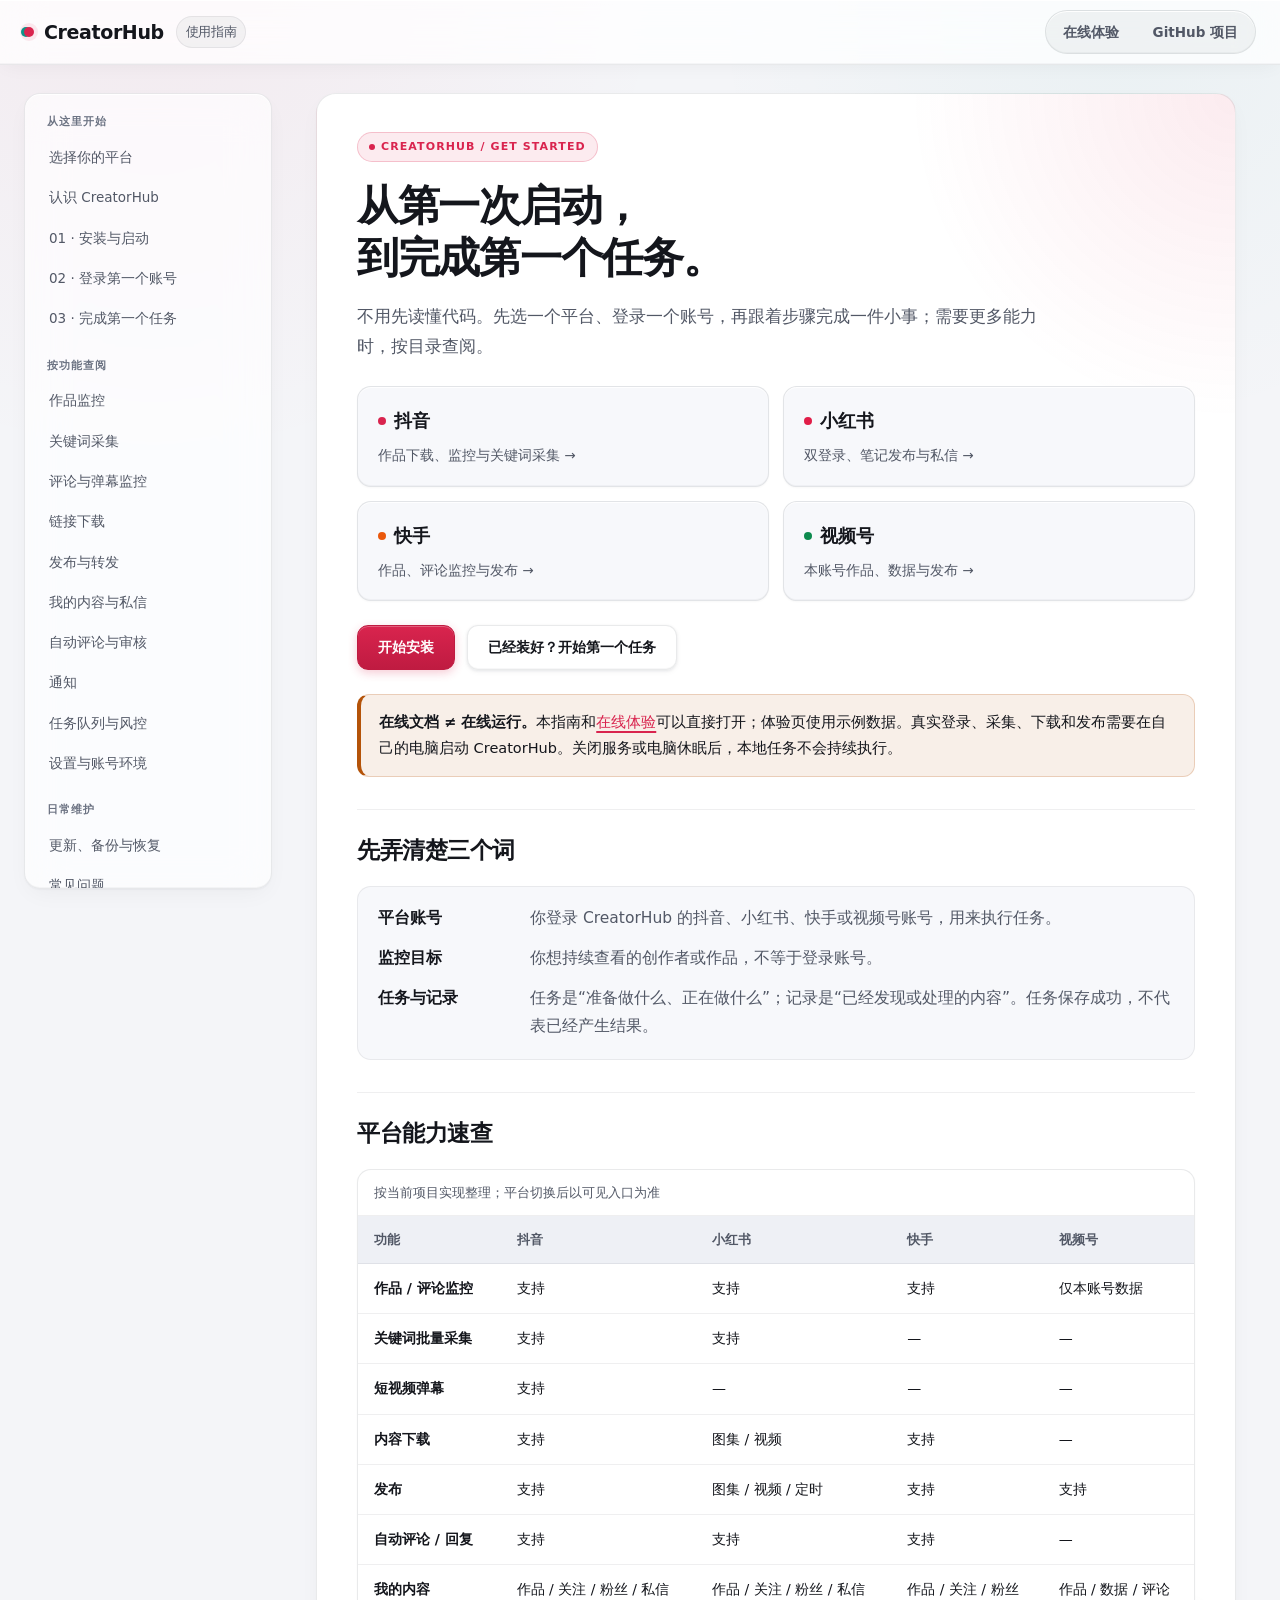
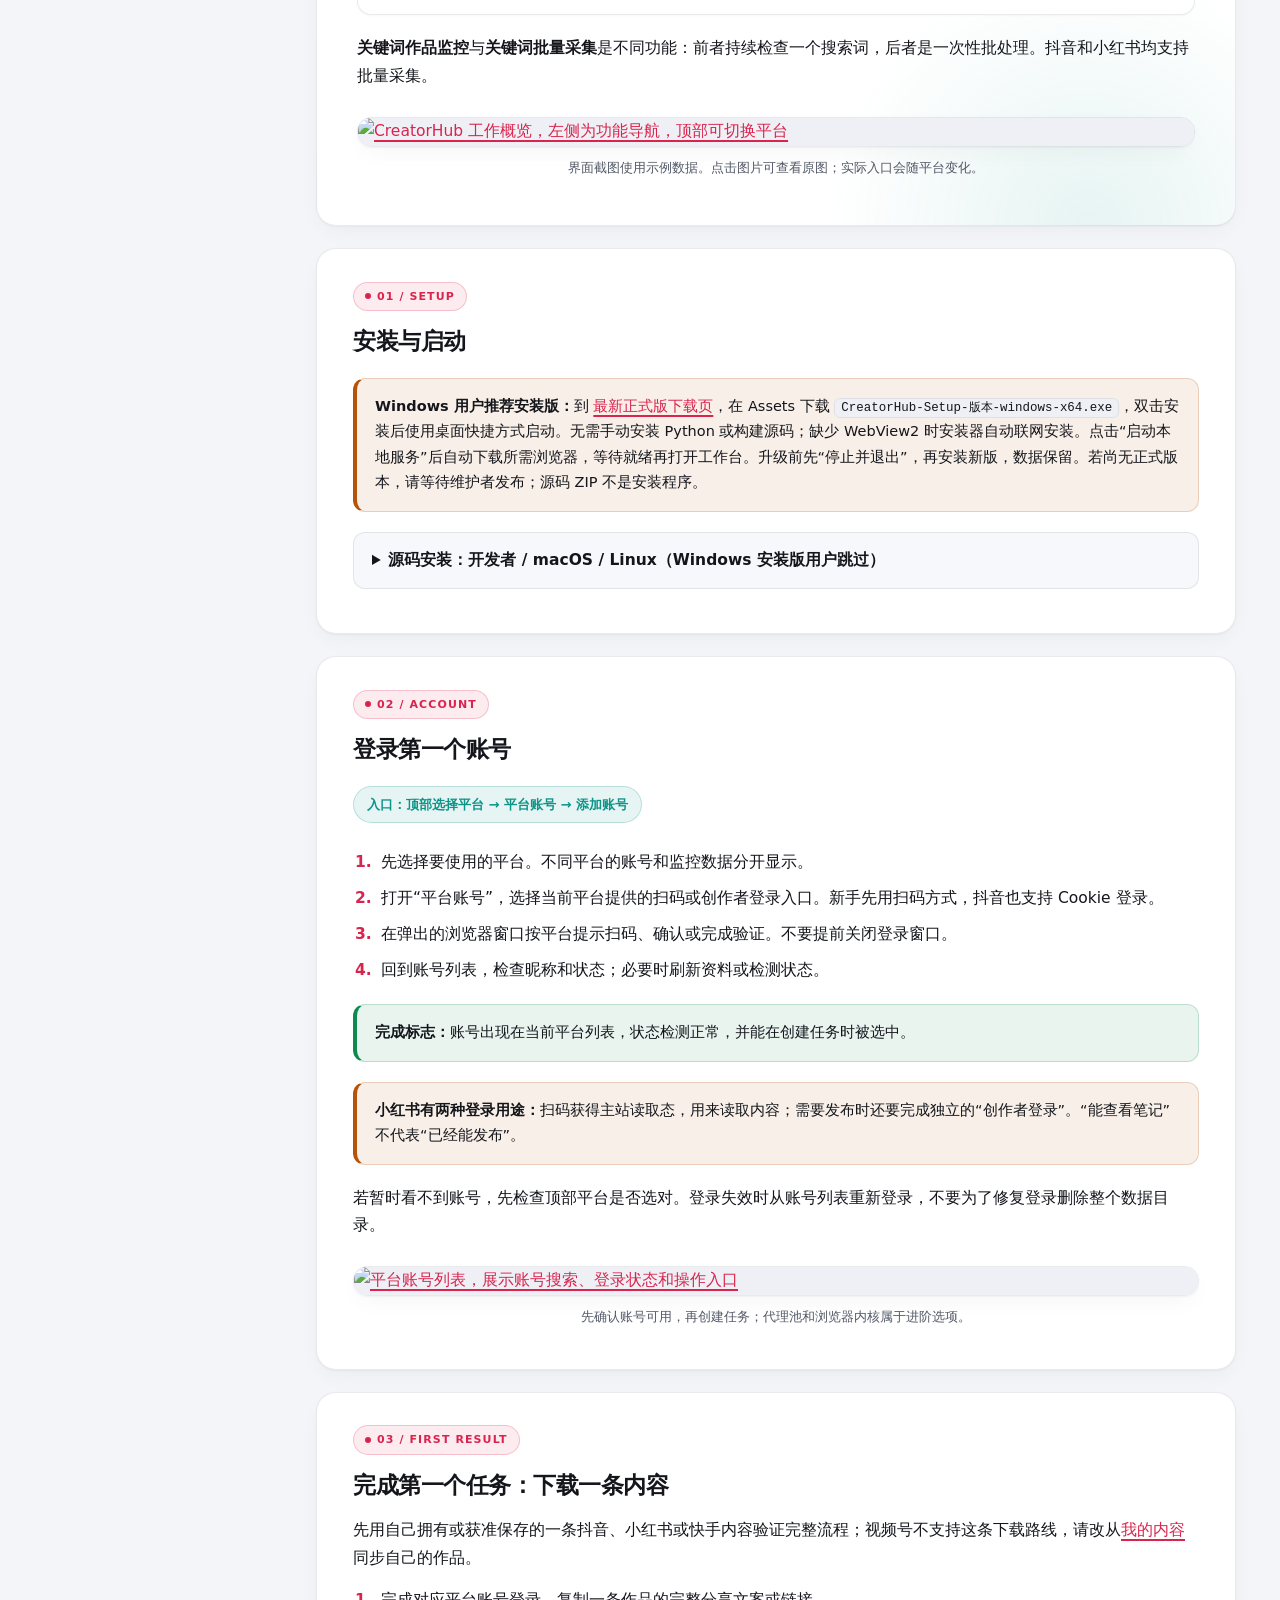
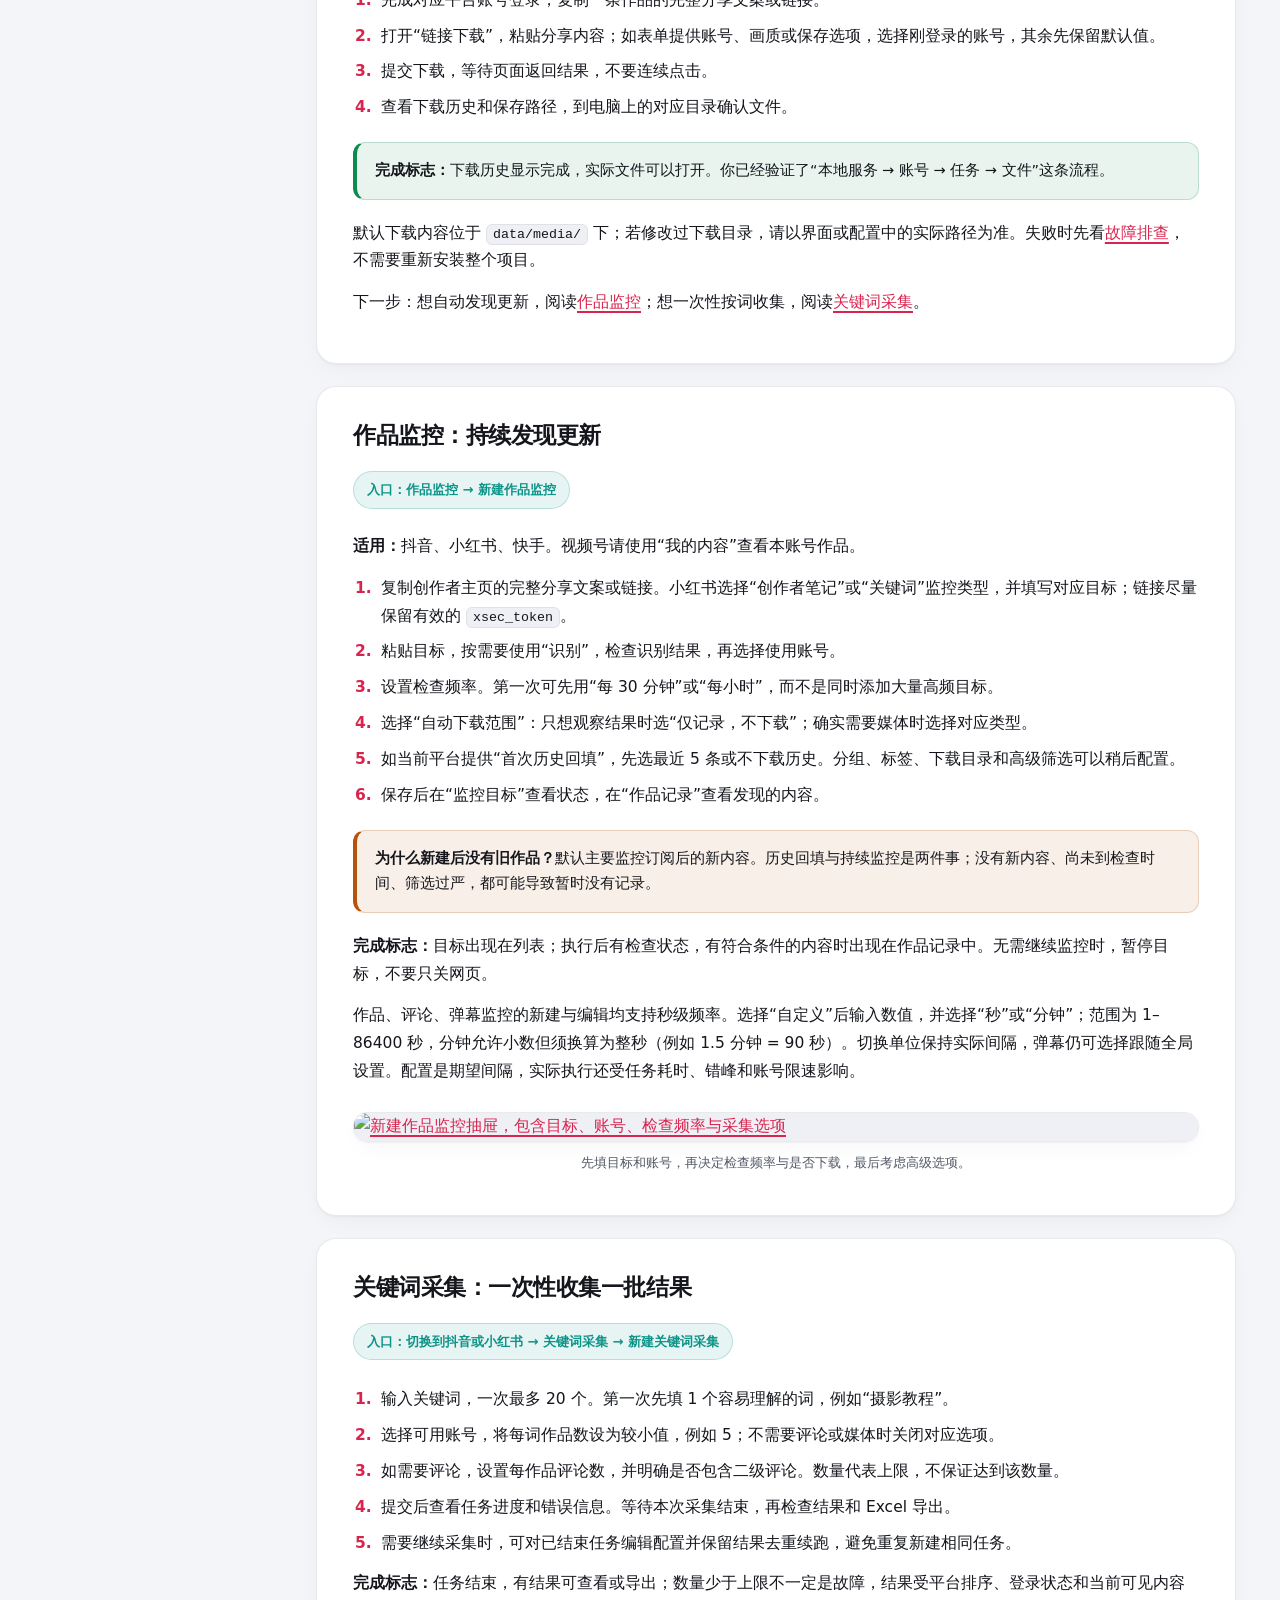
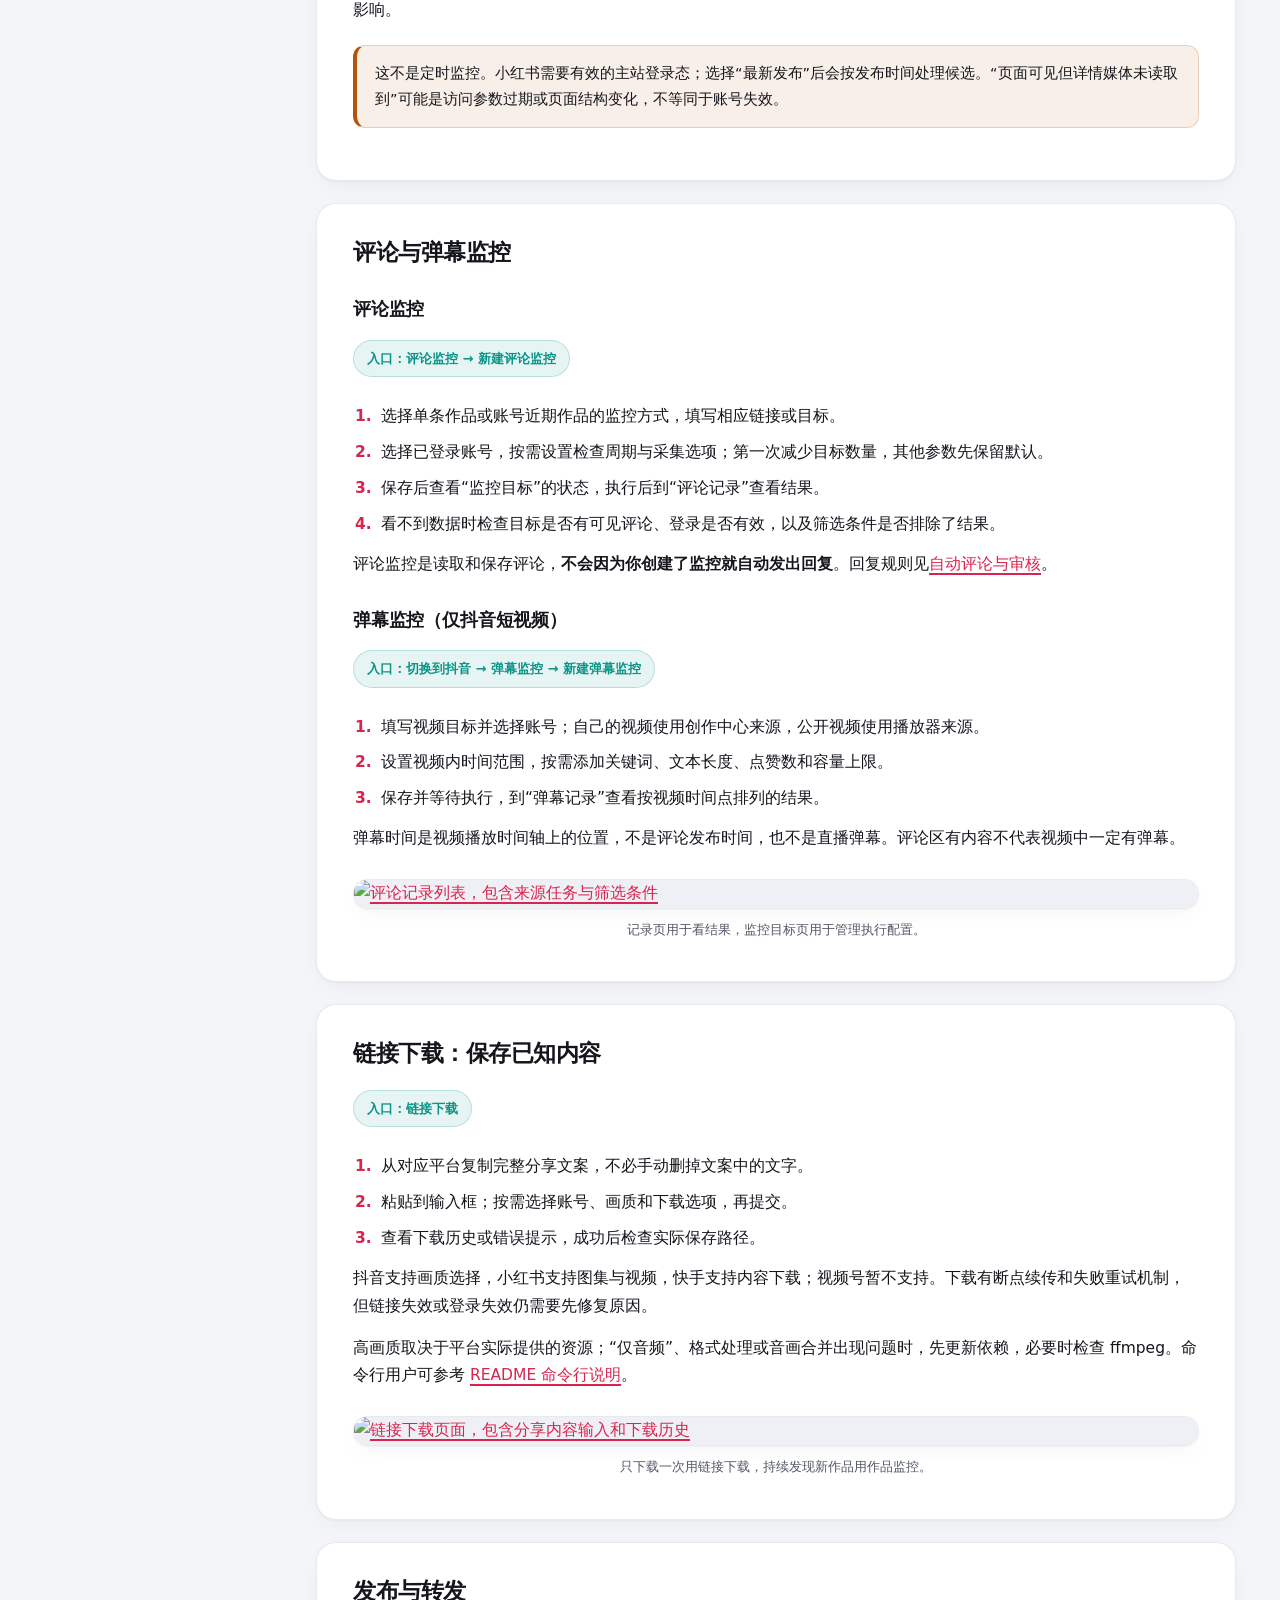
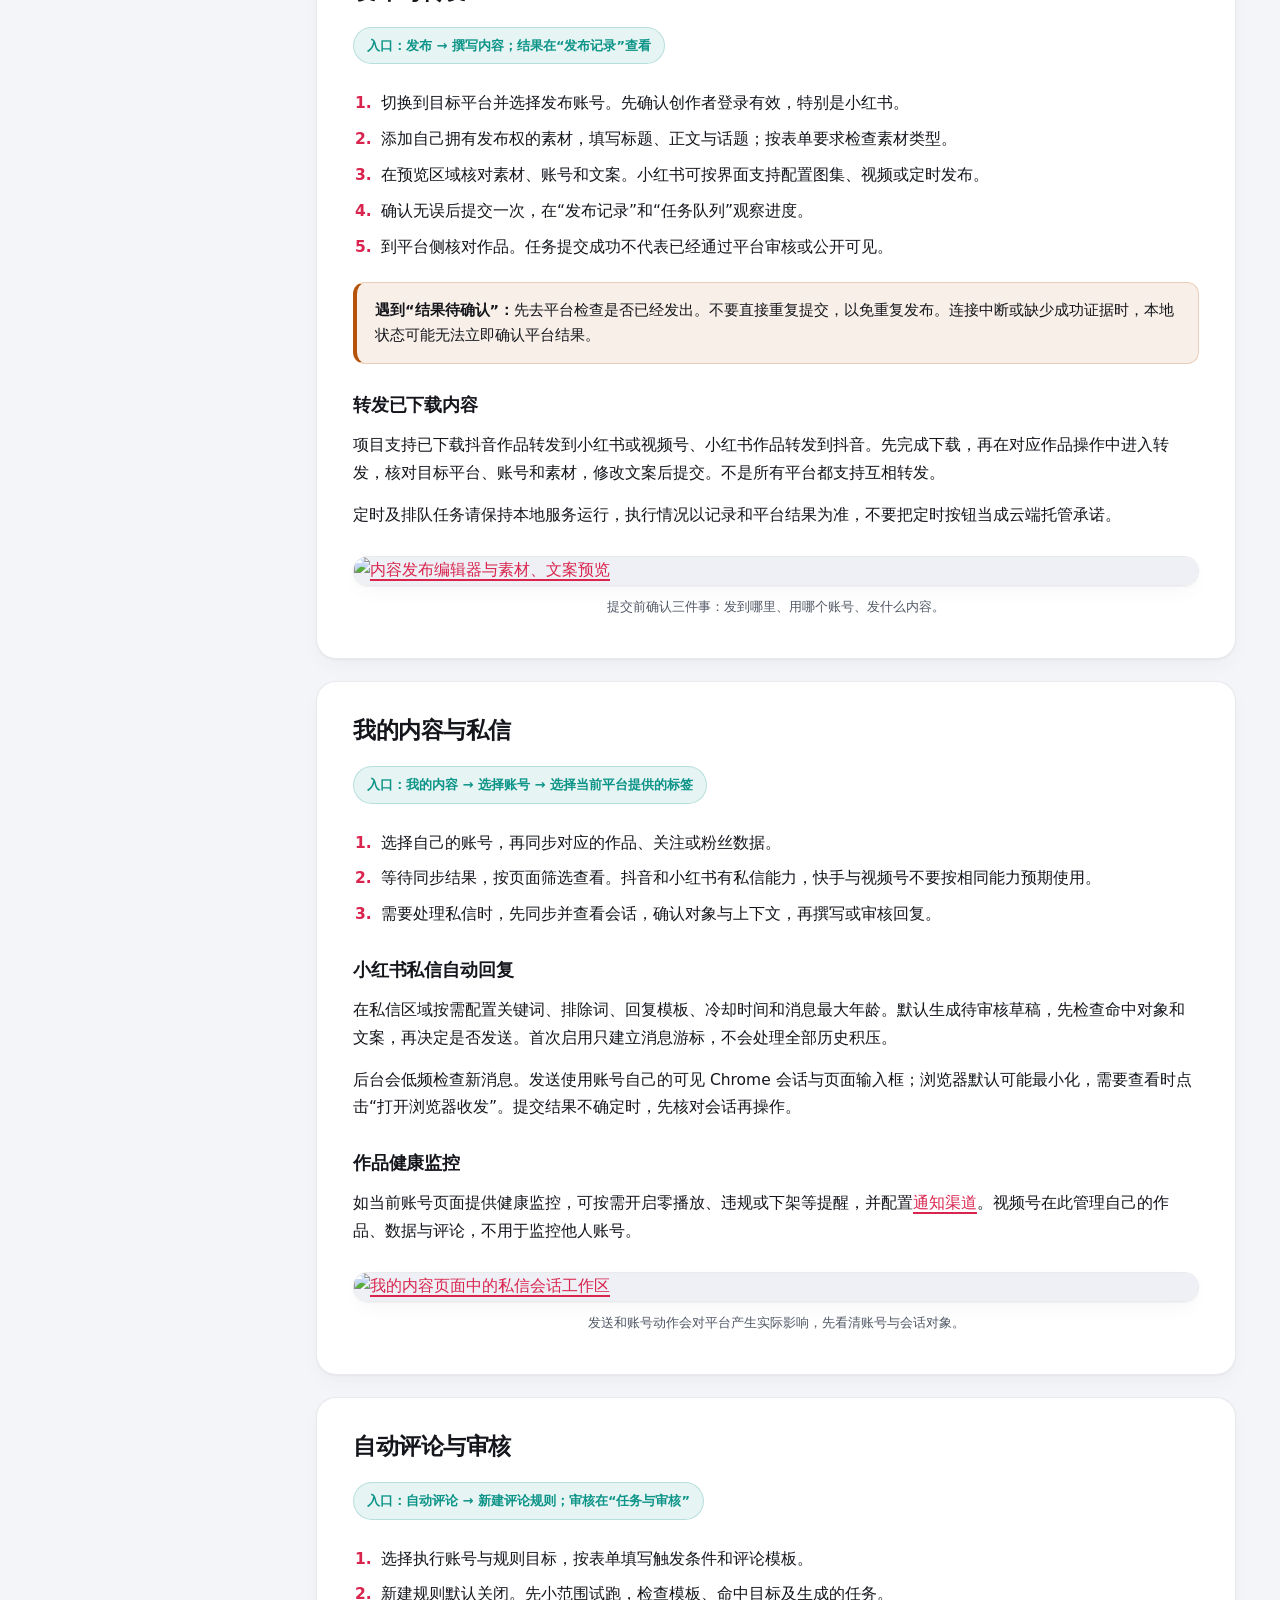
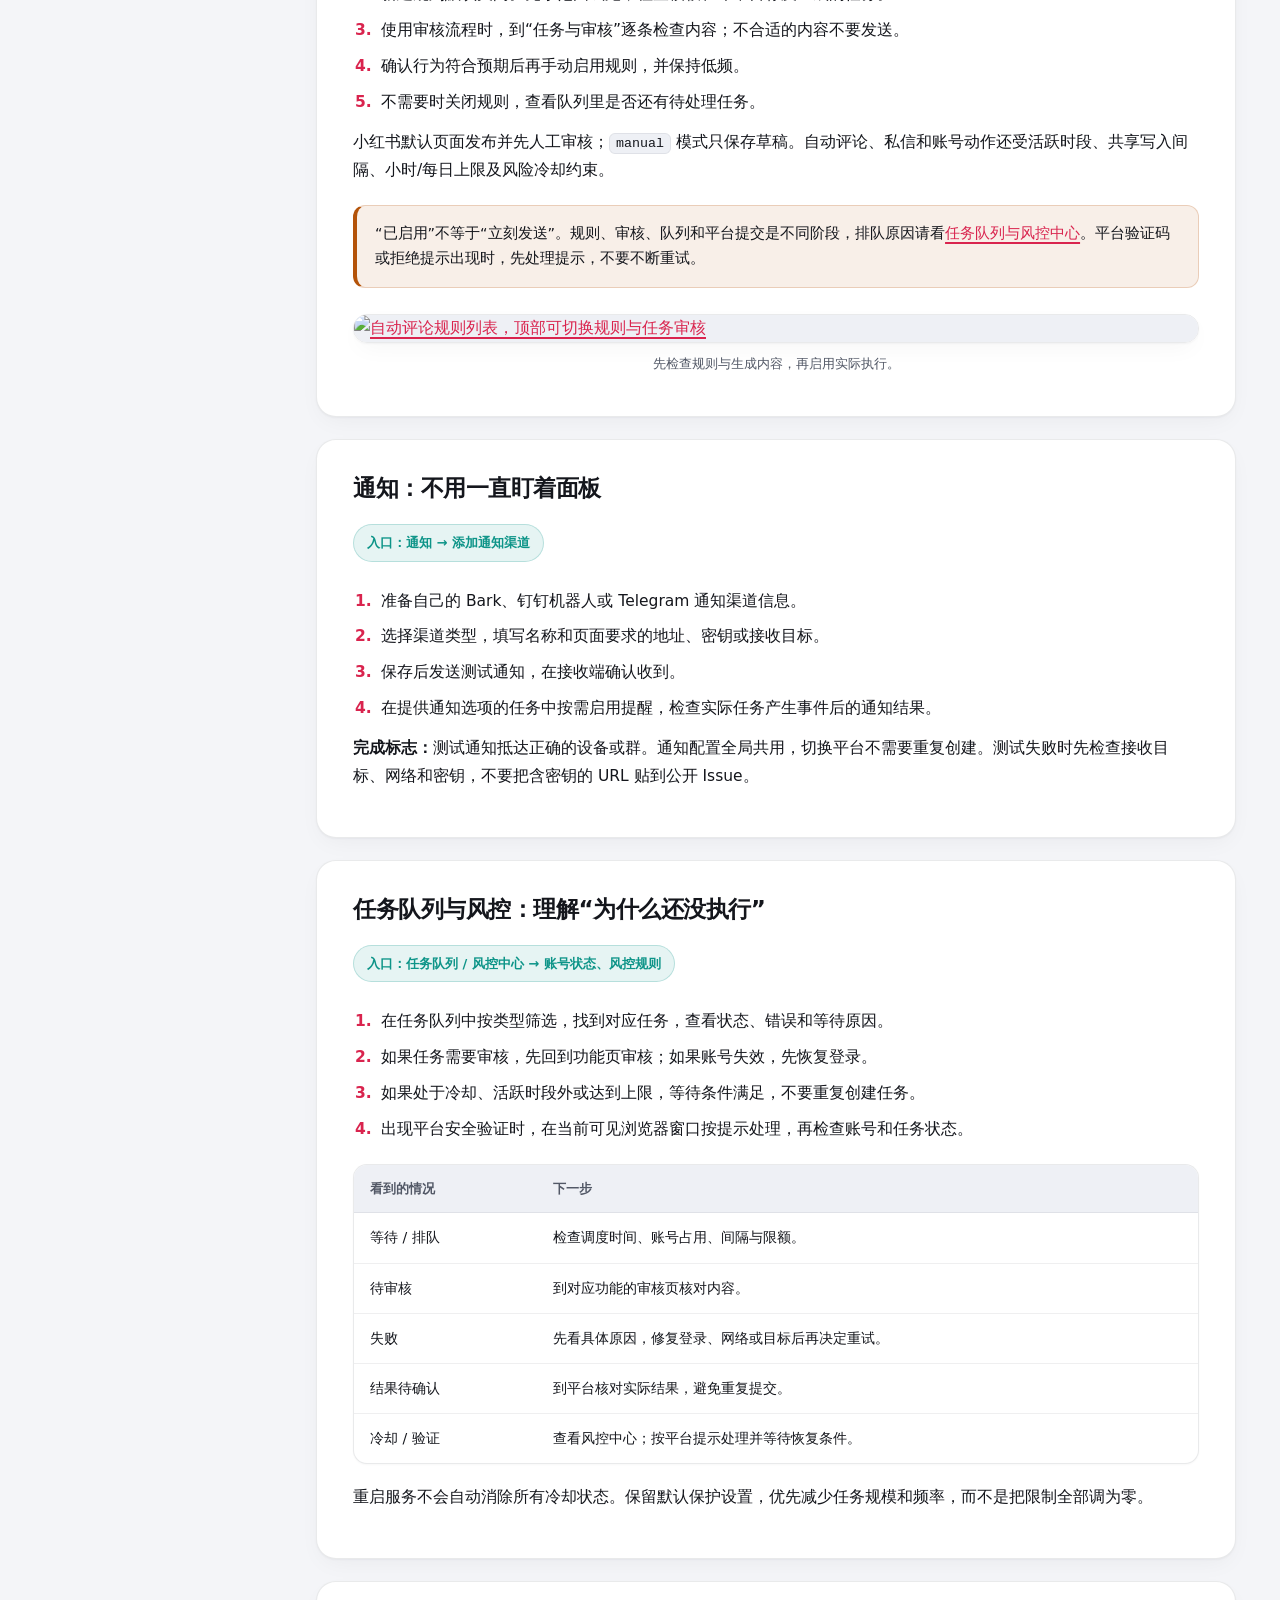
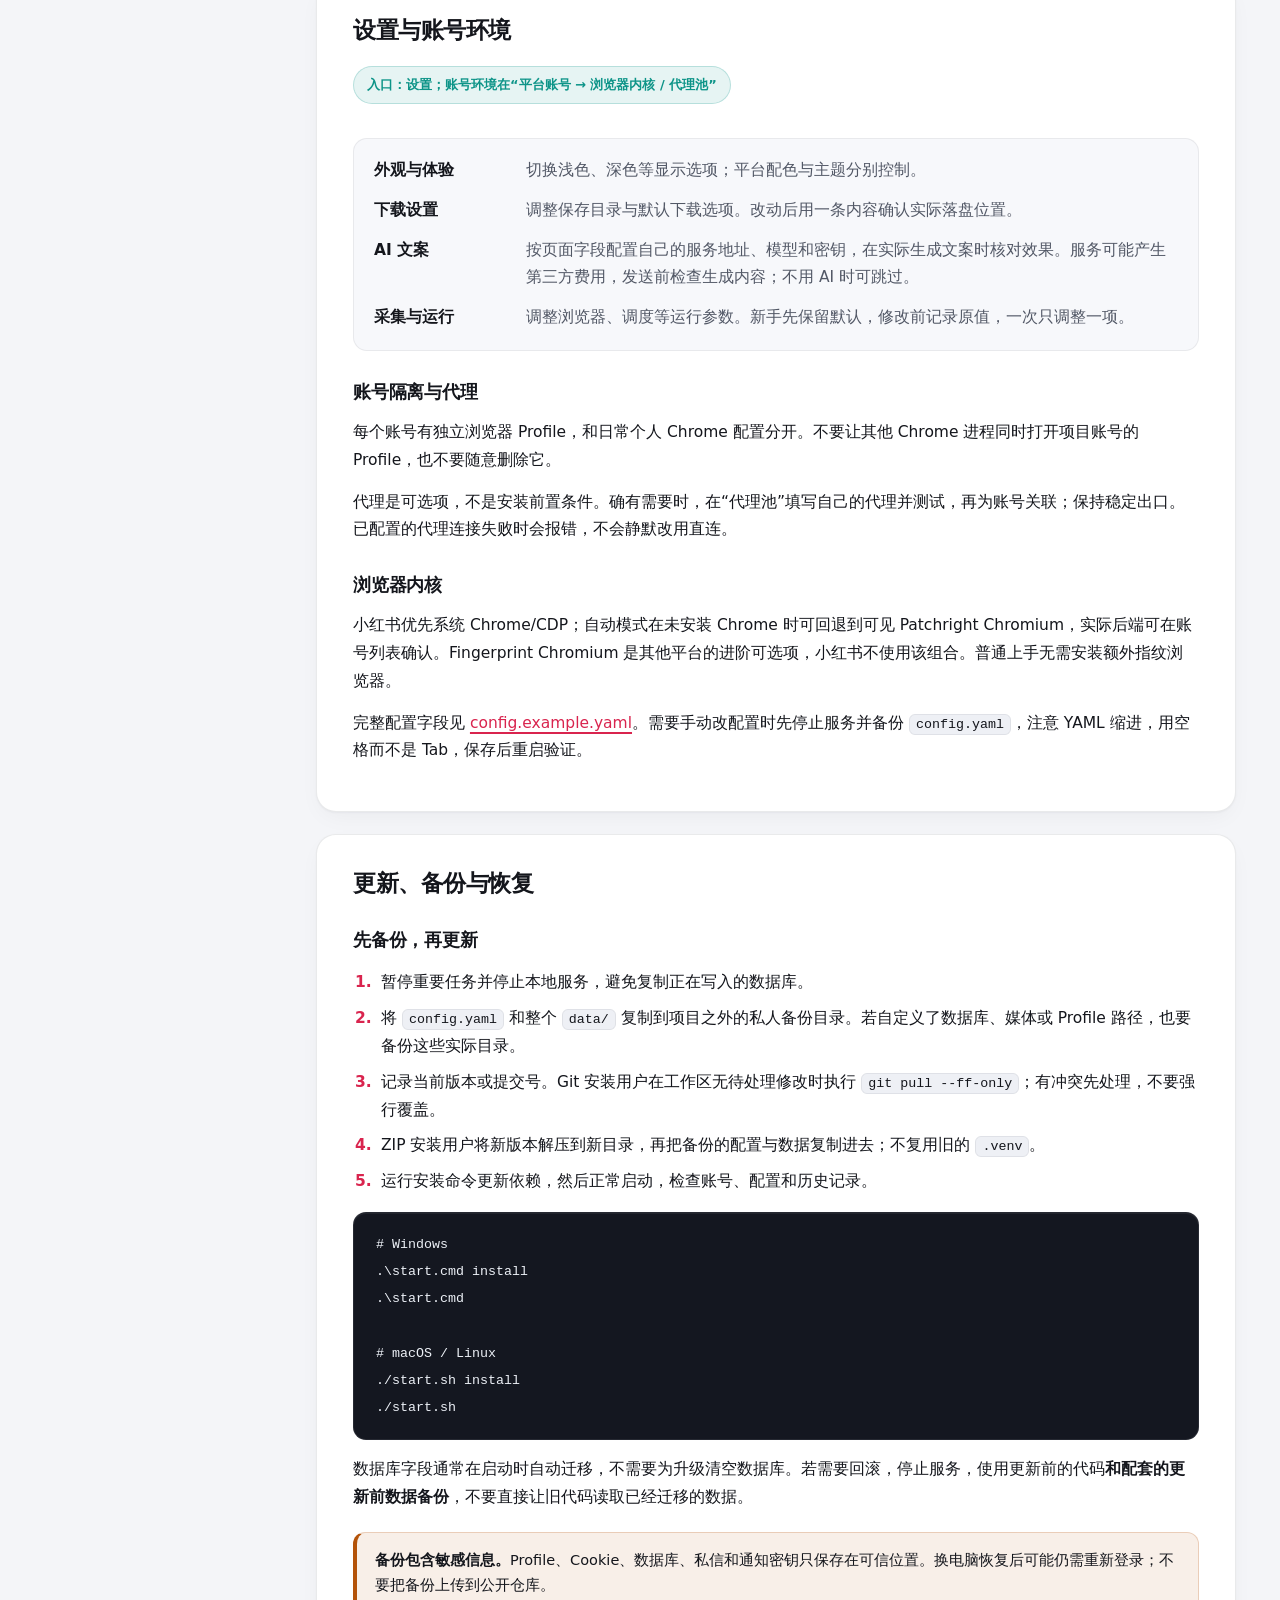
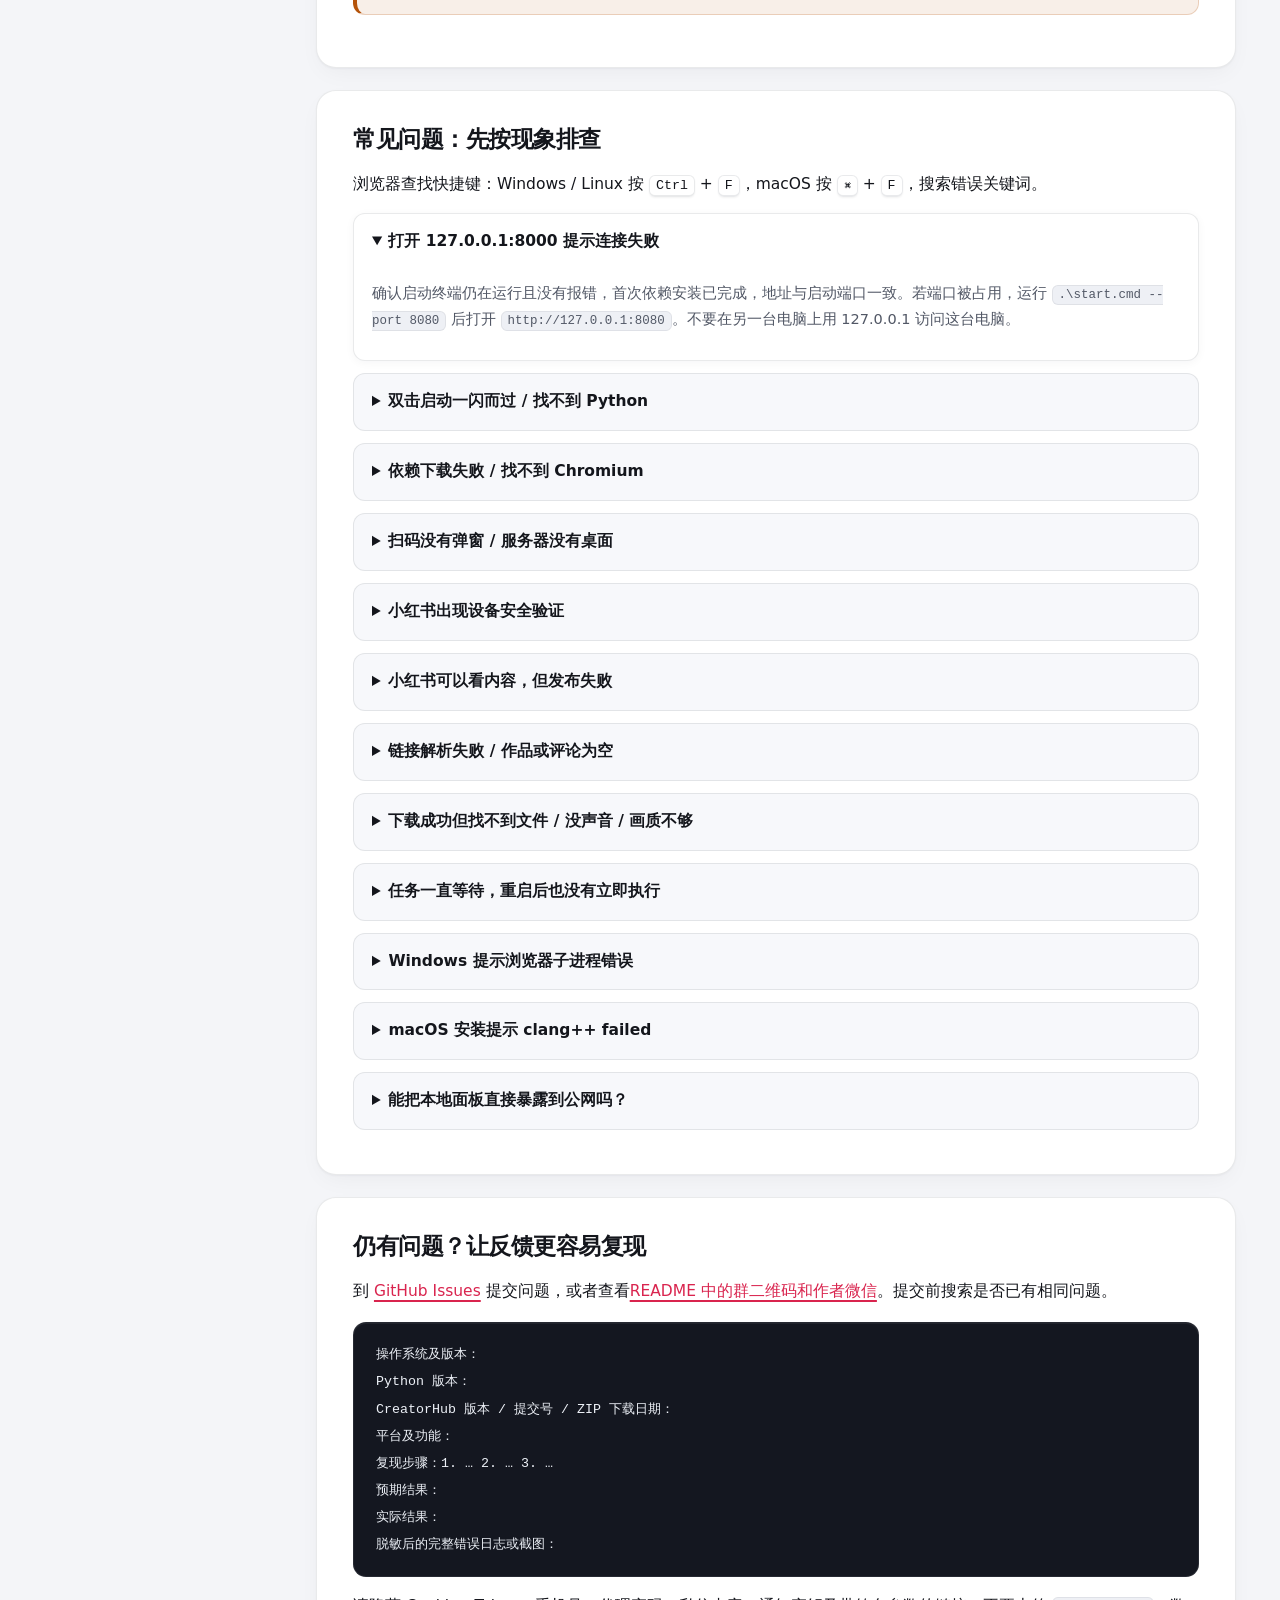
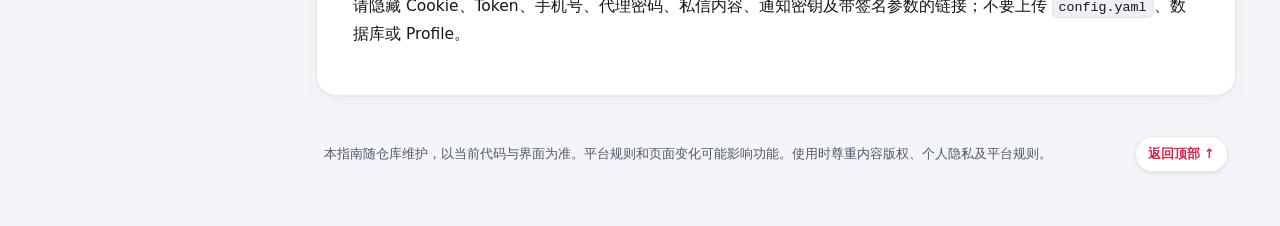
==== guide/index.html @ f1ca38d3 "chore(release): 仓库迁至 ado1270/creatorhub，地址与更新器同步改指新账号 - 18 处旧账号引用改为 ado1270：更新器 REPOSITORY、Release 下" ====
<!doctype html>
<html lang="zh-CN">
<head>
  <meta charset="utf-8">
  <meta name="viewport" content="width=device-width, initial-scale=1">
  <meta name="description" content="CreatorHub 新手使用指南：从下载安装到账号登录、作品监控、关键词采集、发布与常见问题，按步骤完成第一个任务。">
  <title>使用指南 · CreatorHub</title>
  <link rel="stylesheet" href="guide.css">
</head>
<body>
<a class="skip" href="#main">跳到正文</a>
<header class="topbar">
  <a class="brand" href="#welcome">CreatorHub <span>使用指南</span></a>
  <nav aria-label="站点导航"><a href="../">在线体验</a><a href="https://github.com/ado1270/creatorhub">GitHub 项目</a></nav>
</header>
<div class="layout">
  <aside>
    <nav class="toc" aria-label="文档目录">
      <p>从这里开始</p>
      <a href="#platforms">选择你的平台</a>
      <a href="#welcome">认识 CreatorHub</a>
      <a href="#install">01 · 安装与启动</a>
      <a href="#accounts">02 · 登录第一个账号</a>
      <a href="#first-task">03 · 完成第一个任务</a>
      <p>按功能查阅</p>
      <a href="#monitor">作品监控</a><a href="#collection">关键词采集</a>
      <a href="#comments">评论与弹幕监控</a><a href="#download">链接下载</a>
      <a href="#publish">发布与转发</a><a href="#my-content">我的内容与私信</a>
      <a href="#autocomment">自动评论与审核</a><a href="#notifications">通知</a>
      <a href="#queue">任务队列与风控</a><a href="#settings">设置与账号环境</a>
      <p>日常维护</p>
      <a href="#backup">更新、备份与恢复</a><a href="#faq">常见问题</a><a href="#help">反馈问题</a>
    </nav>
  </aside>
  <main id="main">
    <section id="welcome">
      <div class="eyebrow">CREATORHUB / GET STARTED</div>
      <h1>从第一次启动，<br>到完成第一个任务。</h1>
      <p class="lead">不用先读懂代码。先选一个平台、登录一个账号，再跟着步骤完成一件小事；需要更多能力时，按目录查阅。</p>
      <div id="platforms" class="platform-grid" aria-label="按平台开始">
        <a href="douyin/"><strong>抖音</strong><span>作品下载、监控与关键词采集 →</span></a>
        <a href="xhs/"><strong>小红书</strong><span>双登录、笔记发布与私信 →</span></a>
        <a href="kuaishou/"><strong>快手</strong><span>作品、评论监控与发布 →</span></a>
        <a href="shipinhao/"><strong>视频号</strong><span>本账号作品、数据与发布 →</span></a>
      </div>
      <div class="actions"><a class="button" href="#install">开始安装</a><a class="button secondary" href="#first-task">已经装好？开始第一个任务</a></div>
      <div class="note"><strong>在线文档 ≠ 在线运行。</strong>本指南和<a href="../">在线体验</a>可以直接打开；体验页使用示例数据。真实登录、采集、下载和发布需要在自己的电脑启动 CreatorHub。关闭服务或电脑休眠后，本地任务不会持续执行。</div>
      <h2>先弄清楚三个词</h2>
      <dl><dt>平台账号</dt><dd>你登录 CreatorHub 的抖音、小红书、快手或视频号账号，用来执行任务。</dd><dt>监控目标</dt><dd>你想持续查看的创作者或作品，不等于登录账号。</dd><dt>任务与记录</dt><dd>任务是“准备做什么、正在做什么”；记录是“已经发现或处理的内容”。任务保存成功，不代表已经产生结果。</dd></dl>
      <h2>平台能力速查</h2>
      <div class="table-scroll"><table><caption>按当前项目实现整理；平台切换后以可见入口为准</caption><thead><tr><th scope="col">功能</th><th scope="col">抖音</th><th scope="col">小红书</th><th scope="col">快手</th><th scope="col">视频号</th></tr></thead><tbody>
      <tr><th scope="row">作品 / 评论监控</th><td>支持</td><td>支持</td><td>支持</td><td>仅本账号数据</td></tr>
      <tr><th scope="row">关键词批量采集</th><td>支持</td><td>支持</td><td>—</td><td>—</td></tr>
      <tr><th scope="row">短视频弹幕</th><td>支持</td><td>—</td><td>—</td><td>—</td></tr>
      <tr><th scope="row">内容下载</th><td>支持</td><td>图集 / 视频</td><td>支持</td><td>—</td></tr>
      <tr><th scope="row">发布</th><td>支持</td><td>图集 / 视频 / 定时</td><td>支持</td><td>支持</td></tr>
      <tr><th scope="row">自动评论 / 回复</th><td>支持</td><td>支持</td><td>支持</td><td>—</td></tr>
      <tr><th scope="row">我的内容</th><td>作品 / 关注 / 粉丝 / 私信</td><td>作品 / 关注 / 粉丝 / 私信</td><td>作品 / 关注 / 粉丝</td><td>作品 / 数据 / 评论</td></tr>
      </tbody></table></div>
      <p><strong>关键词作品监控</strong>与<strong>关键词批量采集</strong>是不同功能：前者持续检查一个搜索词，后者是一次性批处理。抖音和小红书均支持批量采集。</p>
      <figure><a href="images/overview-douyin.png"><img src="images/overview-douyin.png" alt="CreatorHub 工作概览，左侧为功能导航，顶部可切换平台" width="1600" loading="lazy"></a><figcaption>界面截图使用示例数据。点击图片可查看原图；实际入口会随平台变化。</figcaption></figure>
    </section>

    <section id="install">
      <div class="eyebrow">01 / SETUP</div><h2>安装与启动</h2>
      <div class="note"><strong>Windows 用户推荐安装版：</strong>到 <a href="https://github.com/ado1270/creatorhub/releases/latest">最新正式版下载页</a>，在 Assets 下载 <code>CreatorHub-Setup-版本-windows-x64.exe</code>，双击安装后使用桌面快捷方式启动。无需手动安装 Python 或构建源码；缺少 WebView2 时安装器自动联网安装。点击“启动本地服务”后自动下载所需浏览器，等待就绪再打开工作台。升级前先“停止并退出”，再安装新版，数据保留。若尚无正式版本，请等待维护者发布；源码 ZIP 不是安装程序。</div>
      <details><summary>源码安装：开发者 / macOS / Linux（Windows 安装版用户跳过）</summary>
      <h3>准备什么？</h3>
      <ul><li>一台带桌面环境的 Windows、macOS 或 Linux 电脑，以及能正常访问对应平台的网络。</li><li>Python 3.10 或以上。Windows 安装 Python 时勾选 <code>Add Python to PATH</code>，安装后重新打开终端。</li><li>小红书用户建议准备本机稳定版 Google Chrome。首次安装会下载 Python 依赖和浏览器，请预留时间和磁盘空间。</li></ul>
      <p>正常启动不需要先安装 Node.js，也不需要自行配置数据库。Node.js 仅用于前端开发构建或显式开启小红书 API 发布兼容模式等场景。</p>
      <h3>第一步：下载项目</h3>
      <ol><li>打开 <a href="https://github.com/ado1270/creatorhub">GitHub 项目主页</a>。</li><li>点击 <strong>Code → Download ZIP</strong>，把压缩包完整解压到一个固定文件夹。不要在压缩包里直接启动。</li><li>打开解压后的文件夹，确认能看到 <code>start.cmd</code>、<code>start.sh</code> 和 <code>creatorhub.py</code>。</li></ol>
      <details><summary>已经会用 Git？使用克隆方式</summary><pre><code>git clone https://github.com/ado1270/creatorhub.git
cd creatorhub</code></pre><p>克隆方式便于以后更新；ZIP 方式不要求安装 Git。</p></details>
      <h3>第二步：运行启动脚本</h3>
      <h4>Windows</h4>
      <p>在项目文件夹的地址栏输入 <code>powershell</code> 并回车，打开终端后运行下面这一行。使用终端启动，报错时窗口不会一闪而过。</p>
      <pre><code>.\start.cmd</code></pre>
      <h4>macOS / Linux</h4>
      <p>在终端输入 <code>cd </code>（末尾保留空格），再把项目文件夹拖入终端，回车后运行：</p>
      <pre><code>chmod +x start.sh
./start.sh</code></pre>
      <p>首次运行会创建 <code>.venv</code>、安装依赖和 Chromium，并从示例生成 <code>config.yaml</code>。看到持续下载日志时请等待，不要反复启动。</p>
      <h3>第三步：打开本地面板</h3>
      <p>等待服务启动后，在浏览器打开 <a href="http://127.0.0.1:8000">http://127.0.0.1:8000</a>。这个地址指的是你自己的电脑，不是公共网站。</p>
      <div class="success"><strong>完成标志：</strong>能看到工作概览，切换平台、打开“平台账号”页面。第一次列表为空是正常的。</div>
      <h3>以后怎么启动、怎么停止？</h3>
      <p>下次仍在同一文件夹运行启动脚本。服务运行期间保持终端开启；停止时回到终端按 <kbd>Ctrl</kbd> + <kbd>C</kbd>。仅关闭网页并不会停止后台服务。</p>
      <details><summary>常用排查命令</summary><pre><code>.\start.cmd check
.\start.cmd install
.\start.cmd --port 8080
.\start.cmd --no-open</code></pre><p>依次对应环境自检、安装或更新依赖、换端口、不自动打开网页。换端口后访问 <code>http://127.0.0.1:8080</code>。macOS / Linux 把 <code>.\start.cmd</code> 换成 <code>./start.sh</code>。</p></details>
      </details>
    </section>

    <section id="accounts">
      <div class="eyebrow">02 / ACCOUNT</div><h2>登录第一个账号</h2>
      <p class="path">入口：顶部选择平台 → 平台账号 → 添加账号</p>
      <ol><li>先选择要使用的平台。不同平台的账号和监控数据分开显示。</li><li>打开“平台账号”，选择当前平台提供的扫码或创作者登录入口。新手先用扫码方式，抖音也支持 Cookie 登录。</li><li>在弹出的浏览器窗口按平台提示扫码、确认或完成验证。不要提前关闭登录窗口。</li><li>回到账号列表，检查昵称和状态；必要时刷新资料或检测状态。</li></ol>
      <div class="success"><strong>完成标志：</strong>账号出现在当前平台列表，状态检测正常，并能在创建任务时被选中。</div>
      <div class="note"><strong>小红书有两种登录用途：</strong>扫码获得主站读取态，用来读取内容；需要发布时还要完成独立的“创作者登录”。“能查看笔记”不代表“已经能发布”。</div>
      <p>若暂时看不到账号，先检查顶部平台是否选对。登录失效时从账号列表重新登录，不要为了修复登录删除整个数据目录。</p>
      <figure><a href="images/accounts-list.png"><img src="images/accounts-list.png" alt="平台账号列表，展示账号搜索、登录状态和操作入口" width="1600" loading="lazy"></a><figcaption>先确认账号可用，再创建任务；代理池和浏览器内核属于进阶选项。</figcaption></figure>
    </section>

    <section id="first-task">
      <div class="eyebrow">03 / FIRST RESULT</div><h2>完成第一个任务：下载一条内容</h2>
      <p>先用自己拥有或获准保存的一条抖音、小红书或快手内容验证完整流程；视频号不支持这条下载路线，请改从<a href="#my-content">我的内容</a>同步自己的作品。</p>
      <ol><li>完成对应平台账号登录，复制一条作品的完整分享文案或链接。</li><li>打开“链接下载”，粘贴分享内容；如表单提供账号、画质或保存选项，选择刚登录的账号，其余先保留默认值。</li><li>提交下载，等待页面返回结果，不要连续点击。</li><li>查看下载历史和保存路径，到电脑上的对应目录确认文件。</li></ol>
      <div class="success"><strong>完成标志：</strong>下载历史显示完成，实际文件可以打开。你已经验证了“本地服务 → 账号 → 任务 → 文件”这条流程。</div>
      <p>默认下载内容位于 <code>data/media/</code> 下；若修改过下载目录，请以界面或配置中的实际路径为准。失败时先看<a href="#faq">故障排查</a>，不需要重新安装整个项目。</p>
      <p>下一步：想自动发现更新，阅读<a href="#monitor">作品监控</a>；想一次性按词收集，阅读<a href="#collection">关键词采集</a>。</p>
    </section>

    <section id="monitor">
      <h2>作品监控：持续发现更新</h2><p class="path">入口：作品监控 → 新建作品监控</p>
      <p><strong>适用：</strong>抖音、小红书、快手。视频号请使用“我的内容”查看本账号作品。</p>
      <ol><li>复制创作者主页的完整分享文案或链接。小红书选择“创作者笔记”或“关键词”监控类型，并填写对应目标；链接尽量保留有效的 <code>xsec_token</code>。</li><li>粘贴目标，按需要使用“识别”，检查识别结果，再选择使用账号。</li><li>设置检查频率。第一次可先用“每 30 分钟”或“每小时”，而不是同时添加大量高频目标。</li><li>选择“自动下载范围”：只想观察结果时选“仅记录，不下载”；确实需要媒体时选择对应类型。</li><li>如当前平台提供“首次历史回填”，先选最近 5 条或不下载历史。分组、标签、下载目录和高级筛选可以稍后配置。</li><li>保存后在“监控目标”查看状态，在“作品记录”查看发现的内容。</li></ol>
      <div class="note"><strong>为什么新建后没有旧作品？</strong>默认主要监控订阅后的新内容。历史回填与持续监控是两件事；没有新内容、尚未到检查时间、筛选过严，都可能导致暂时没有记录。</div>
      <p><strong>完成标志：</strong>目标出现在列表；执行后有检查状态，有符合条件的内容时出现在作品记录中。无需继续监控时，暂停目标，不要只关网页。</p>
      <p>作品、评论、弹幕监控的新建与编辑均支持秒级频率。选择“自定义”后输入数值，并选择“秒”或“分钟”；范围为 1–86400 秒，分钟允许小数但须换算为整秒（例如 1.5 分钟 = 90 秒）。切换单位保持实际间隔，弹幕仍可选择跟随全局设置。配置是期望间隔，实际执行还受任务耗时、错峰和账号限速影响。</p>
      <figure><a href="images/monitor-create.png"><img src="images/monitor-create.png" alt="新建作品监控抽屉，包含目标、账号、检查频率与采集选项" width="1600" loading="lazy"></a><figcaption>先填目标和账号，再决定检查频率与是否下载，最后考虑高级选项。</figcaption></figure>
    </section>

    <section id="collection">
      <h2>关键词采集：一次性收集一批结果</h2><p class="path">入口：切换到抖音或小红书 → 关键词采集 → 新建关键词采集</p>
      <ol><li>输入关键词，一次最多 20 个。第一次先填 1 个容易理解的词，例如“摄影教程”。</li><li>选择可用账号，将每词作品数设为较小值，例如 5；不需要评论或媒体时关闭对应选项。</li><li>如需要评论，设置每作品评论数，并明确是否包含二级评论。数量代表上限，不保证达到该数量。</li><li>提交后查看任务进度和错误信息。等待本次采集结束，再检查结果和 Excel 导出。</li><li>需要继续采集时，可对已结束任务编辑配置并保留结果去重续跑，避免重复新建相同任务。</li></ol>
      <p><strong>完成标志：</strong>任务结束，有结果可查看或导出；数量少于上限不一定是故障，结果受平台排序、登录状态和当前可见内容影响。</p>
      <div class="note">这不是定时监控。小红书需要有效的主站登录态；选择“最新发布”后会按发布时间处理候选。“页面可见但详情媒体未读取到”可能是访问参数过期或页面结构变化，不等同于账号失效。</div>
    </section>

    <section id="comments">
      <h2>评论与弹幕监控</h2>
      <h3>评论监控</h3><p class="path">入口：评论监控 → 新建评论监控</p>
      <ol><li>选择单条作品或账号近期作品的监控方式，填写相应链接或目标。</li><li>选择已登录账号，按需设置检查周期与采集选项；第一次减少目标数量，其他参数先保留默认。</li><li>保存后查看“监控目标”的状态，执行后到“评论记录”查看结果。</li><li>看不到数据时检查目标是否有可见评论、登录是否有效，以及筛选条件是否排除了结果。</li></ol>
      <p>评论监控是读取和保存评论，<strong>不会因为你创建了监控就自动发出回复</strong>。回复规则见<a href="#autocomment">自动评论与审核</a>。</p>
      <h3>弹幕监控（仅抖音短视频）</h3><p class="path">入口：切换到抖音 → 弹幕监控 → 新建弹幕监控</p>
      <ol><li>填写视频目标并选择账号；自己的视频使用创作中心来源，公开视频使用播放器来源。</li><li>设置视频内时间范围，按需添加关键词、文本长度、点赞数和容量上限。</li><li>保存并等待执行，到“弹幕记录”查看按视频时间点排列的结果。</li></ol>
      <p>弹幕时间是视频播放时间轴上的位置，不是评论发布时间，也不是直播弹幕。评论区有内容不代表视频中一定有弹幕。</p>
      <figure><a href="images/monitor-comments.png"><img src="images/monitor-comments.png" alt="评论记录列表，包含来源任务与筛选条件" width="1600" loading="lazy"></a><figcaption>记录页用于看结果，监控目标页用于管理执行配置。</figcaption></figure>
    </section>

    <section id="download">
      <h2>链接下载：保存已知内容</h2><p class="path">入口：链接下载</p>
      <ol><li>从对应平台复制完整分享文案，不必手动删掉文案中的文字。</li><li>粘贴到输入框；按需选择账号、画质和下载选项，再提交。</li><li>查看下载历史或错误提示，成功后检查实际保存路径。</li></ol>
      <p>抖音支持画质选择，小红书支持图集与视频，快手支持内容下载；视频号暂不支持。下载有断点续传和失败重试机制，但链接失效或登录失效仍需要先修复原因。</p>
      <p>高画质取决于平台实际提供的资源；“仅音频”、格式处理或音画合并出现问题时，先更新依赖，必要时检查 ffmpeg。命令行用户可参考 <a href="https://github.com/ado1270/creatorhub#分享链接命令行下载">README 命令行说明</a>。</p>
      <figure><a href="images/share-download.png"><img src="images/share-download.png" alt="链接下载页面，包含分享内容输入和下载历史" width="1600" loading="lazy"></a><figcaption>只下载一次用链接下载，持续发现新作品用作品监控。</figcaption></figure>
    </section>

    <section id="publish">
      <h2>发布与转发</h2><p class="path">入口：发布 → 撰写内容；结果在“发布记录”查看</p>
      <ol><li>切换到目标平台并选择发布账号。先确认创作者登录有效，特别是小红书。</li><li>添加自己拥有发布权的素材，填写标题、正文与话题；按表单要求检查素材类型。</li><li>在预览区域核对素材、账号和文案。小红书可按界面支持配置图集、视频或定时发布。</li><li>确认无误后提交一次，在“发布记录”和“任务队列”观察进度。</li><li>到平台侧核对作品。任务提交成功不代表已经通过平台审核或公开可见。</li></ol>
      <div class="note"><strong>遇到“结果待确认”：</strong>先去平台检查是否已经发出。不要直接重复提交，以免重复发布。连接中断或缺少成功证据时，本地状态可能无法立即确认平台结果。</div>
      <h3>转发已下载内容</h3><p>项目支持已下载抖音作品转发到小红书或视频号、小红书作品转发到抖音。先完成下载，再在对应作品操作中进入转发，核对目标平台、账号和素材，修改文案后提交。不是所有平台都支持互相转发。</p>
      <p>定时及排队任务请保持本地服务运行，执行情况以记录和平台结果为准，不要把定时按钮当成云端托管承诺。</p>
      <figure><a href="images/publish-workflow.png"><img src="images/publish-workflow.png" alt="内容发布编辑器与素材、文案预览" width="1600" loading="lazy"></a><figcaption>提交前确认三件事：发到哪里、用哪个账号、发什么内容。</figcaption></figure>
    </section>

    <section id="my-content">
      <h2>我的内容与私信</h2><p class="path">入口：我的内容 → 选择账号 → 选择当前平台提供的标签</p>
      <ol><li>选择自己的账号，再同步对应的作品、关注或粉丝数据。</li><li>等待同步结果，按页面筛选查看。抖音和小红书有私信能力，快手与视频号不要按相同能力预期使用。</li><li>需要处理私信时，先同步并查看会话，确认对象与上下文，再撰写或审核回复。</li></ol>
      <h3>小红书私信自动回复</h3><p>在私信区域按需配置关键词、排除词、回复模板、冷却时间和消息最大年龄。默认生成待审核草稿，先检查命中对象和文案，再决定是否发送。首次启用只建立消息游标，不会处理全部历史积压。</p>
      <p>后台会低频检查新消息。发送使用账号自己的可见 Chrome 会话与页面输入框；浏览器默认可能最小化，需要查看时点击“打开浏览器收发”。提交结果不确定时，先核对会话再操作。</p>
      <h3>作品健康监控</h3><p>如当前账号页面提供健康监控，可按需开启零播放、违规或下架等提醒，并配置<a href="#notifications">通知渠道</a>。视频号在此管理自己的作品、数据与评论，不用于监控他人账号。</p>
      <figure><a href="images/account-hub-dm.png"><img src="images/account-hub-dm.png" alt="我的内容页面中的私信会话工作区" width="1600" loading="lazy"></a><figcaption>发送和账号动作会对平台产生实际影响，先看清账号与会话对象。</figcaption></figure>
    </section>

    <section id="autocomment">
      <h2>自动评论与审核</h2><p class="path">入口：自动评论 → 新建评论规则；审核在“任务与审核”</p>
      <ol><li>选择执行账号与规则目标，按表单填写触发条件和评论模板。</li><li>新建规则默认关闭。先小范围试跑，检查模板、命中目标及生成的任务。</li><li>使用审核流程时，到“任务与审核”逐条检查内容；不合适的内容不要发送。</li><li>确认行为符合预期后再手动启用规则，并保持低频。</li><li>不需要时关闭规则，查看队列里是否还有待处理任务。</li></ol>
      <p>小红书默认页面发布并先人工审核；<code>manual</code> 模式只保存草稿。自动评论、私信和账号动作还受活跃时段、共享写入间隔、小时/每日上限及风险冷却约束。</p>
      <div class="note">“已启用”不等于“立刻发送”。规则、审核、队列和平台提交是不同阶段，排队原因请看<a href="#queue">任务队列与风控中心</a>。平台验证码或拒绝提示出现时，先处理提示，不要不断重试。</div>
      <figure><a href="images/autocomment-rules.png"><img src="images/autocomment-rules.png" alt="自动评论规则列表，顶部可切换规则与任务审核" width="1600" loading="lazy"></a><figcaption>先检查规则与生成内容，再启用实际执行。</figcaption></figure>
    </section>

    <section id="notifications">
      <h2>通知：不用一直盯着面板</h2><p class="path">入口：通知 → 添加通知渠道</p>
      <ol><li>准备自己的 Bark、钉钉机器人或 Telegram 通知渠道信息。</li><li>选择渠道类型，填写名称和页面要求的地址、密钥或接收目标。</li><li>保存后发送测试通知，在接收端确认收到。</li><li>在提供通知选项的任务中按需启用提醒，检查实际任务产生事件后的通知结果。</li></ol>
      <p><strong>完成标志：</strong>测试通知抵达正确的设备或群。通知配置全局共用，切换平台不需要重复创建。测试失败时先检查接收目标、网络和密钥，不要把含密钥的 URL 贴到公开 Issue。</p>
    </section>

    <section id="queue">
      <h2>任务队列与风控：理解“为什么还没执行”</h2><p class="path">入口：任务队列 / 风控中心 → 账号状态、风控规则</p>
      <ol><li>在任务队列中按类型筛选，找到对应任务，查看状态、错误和等待原因。</li><li>如果任务需要审核，先回到功能页审核；如果账号失效，先恢复登录。</li><li>如果处于冷却、活跃时段外或达到上限，等待条件满足，不要重复创建任务。</li><li>出现平台安全验证时，在当前可见浏览器窗口按提示处理，再检查账号和任务状态。</li></ol>
      <div class="table-scroll"><table><thead><tr><th scope="col">看到的情况</th><th scope="col">下一步</th></tr></thead><tbody><tr><td>等待 / 排队</td><td>检查调度时间、账号占用、间隔与限额。</td></tr><tr><td>待审核</td><td>到对应功能的审核页核对内容。</td></tr><tr><td>失败</td><td>先看具体原因，修复登录、网络或目标后再决定重试。</td></tr><tr><td>结果待确认</td><td>到平台核对实际结果，避免重复提交。</td></tr><tr><td>冷却 / 验证</td><td>查看风控中心；按平台提示处理并等待恢复条件。</td></tr></tbody></table></div>
      <p>重启服务不会自动消除所有冷却状态。保留默认保护设置，优先减少任务规模和频率，而不是把限制全部调为零。</p>
    </section>

    <section id="settings">
      <h2>设置与账号环境</h2><p class="path">入口：设置；账号环境在“平台账号 → 浏览器内核 / 代理池”</p>
      <dl><dt>外观与体验</dt><dd>切换浅色、深色等显示选项；平台配色与主题分别控制。</dd><dt>下载设置</dt><dd>调整保存目录与默认下载选项。改动后用一条内容确认实际落盘位置。</dd><dt>AI 文案</dt><dd>按页面字段配置自己的服务地址、模型和密钥，在实际生成文案时核对效果。服务可能产生第三方费用，发送前检查生成内容；不用 AI 时可跳过。</dd><dt>采集与运行</dt><dd>调整浏览器、调度等运行参数。新手先保留默认，修改前记录原值，一次只调整一项。</dd></dl>
      <h3>账号隔离与代理</h3><p>每个账号有独立浏览器 Profile，和日常个人 Chrome 配置分开。不要让其他 Chrome 进程同时打开项目账号的 Profile，也不要随意删除它。</p>
      <p>代理是可选项，不是安装前置条件。确有需要时，在“代理池”填写自己的代理并测试，再为账号关联；保持稳定出口。已配置的代理连接失败时会报错，不会静默改用直连。</p>
      <h3>浏览器内核</h3><p>小红书优先系统 Chrome/CDP；自动模式在未安装 Chrome 时可回退到可见 Patchright Chromium，实际后端可在账号列表确认。Fingerprint Chromium 是其他平台的进阶可选项，小红书不使用该组合。普通上手无需安装额外指纹浏览器。</p>
      <p>完整配置字段见 <a href="https://github.com/ado1270/creatorhub/blob/main/config.example.yaml">config.example.yaml</a>。需要手动改配置时先停止服务并备份 <code>config.yaml</code>，注意 YAML 缩进，用空格而不是 Tab，保存后重启验证。</p>
    </section>

    <section id="backup">
      <h2>更新、备份与恢复</h2>
      <h3>先备份，再更新</h3><ol><li>暂停重要任务并停止本地服务，避免复制正在写入的数据库。</li><li>将 <code>config.yaml</code> 和整个 <code>data/</code> 复制到项目之外的私人备份目录。若自定义了数据库、媒体或 Profile 路径，也要备份这些实际目录。</li><li>记录当前版本或提交号。Git 安装用户在工作区无待处理修改时执行 <code>git pull --ff-only</code>；有冲突先处理，不要强行覆盖。</li><li>ZIP 安装用户将新版本解压到新目录，再把备份的配置与数据复制进去；不复用旧的 <code>.venv</code>。</li><li>运行安装命令更新依赖，然后正常启动，检查账号、配置和历史记录。</li></ol>
      <pre><code># Windows
.\start.cmd install
.\start.cmd

# macOS / Linux
./start.sh install
./start.sh</code></pre>
      <p>数据库字段通常在启动时自动迁移，不需要为升级清空数据库。若需要回滚，停止服务，使用更新前的代码<strong>和配套的更新前数据备份</strong>，不要直接让旧代码读取已经迁移的数据。</p>
      <div class="note"><strong>备份包含敏感信息。</strong>Profile、Cookie、数据库、私信和通知密钥只保存在可信位置。换电脑恢复后可能仍需重新登录；不要把备份上传到公开仓库。</div>
    </section>

    <section id="faq">
      <h2>常见问题：先按现象排查</h2>
      <p>浏览器查找快捷键：Windows / Linux 按 <kbd>Ctrl</kbd> + <kbd>F</kbd>，macOS 按 <kbd>⌘</kbd> + <kbd>F</kbd>，搜索错误关键词。</p>
      <details open><summary>打开 127.0.0.1:8000 提示连接失败</summary><p>确认启动终端仍在运行且没有报错，首次依赖安装已完成，地址与启动端口一致。若端口被占用，运行 <code>.\start.cmd --port 8080</code> 后打开 <code>http://127.0.0.1:8080</code>。不要在另一台电脑上用 127.0.0.1 访问这台电脑。</p></details>
      <details><summary>双击启动一闪而过 / 找不到 Python</summary><p>按安装章节在终端中启动以保留错误信息。确认安装了 Python 3.10+ 并加入 PATH，重新打开终端；Windows 可用 <code>py -3 --version</code> 查看版本，macOS / Linux 使用 <code>python3 --version</code>。</p></details>
      <details><summary>依赖下载失败 / 找不到 Chromium</summary><p>先检查网络和磁盘，再在项目目录运行 <code>.\start.cmd install</code>（macOS / Linux：<code>./start.sh install</code>）。若仍提示浏览器缺失，使用项目虚拟环境修复，避免把浏览器装到另一个 Python 环境：</p><pre><code># Windows
.\.venv\Scripts\python.exe -m patchright install chromium
# macOS / Linux
./.venv/bin/python -m patchright install chromium</code></pre></details>
      <details><summary>扫码没有弹窗 / 服务器没有桌面</summary><p>扫码需要桌面环境，检查窗口是否最小化、后台打开或被其他窗口遮住。无桌面的服务器不是本指南的入门运行方式；先在自己的桌面电脑完成安装与登录。</p></details>
      <details><summary>小红书出现设备安全验证</summary><p>使用本机稳定版 Chrome，保持原账号 Profile 和网络稳定，在当前浏览器窗口完成平台验证。自动任务会暂停，不要反复刷新、重新建号或删除登录目录。</p></details>
      <details><summary>小红书可以看内容，但发布失败</summary><p>主站扫码登录与创作者登录相互独立。先完成创作者登录，再检查素材要求和发布记录。若提示“结果待确认”，先在平台核对，不要立即重发。</p></details>
      <details><summary>链接解析失败 / 作品或评论为空</summary><p>确认平台选对、账号有效、作品在浏览器里可见，重新复制完整分享文案。小红书保留有效的 <code>xsec_token</code>。检查任务执行时间、历史回填、筛选条件及平台本身是否有可见结果。</p></details>
      <details><summary>下载成功但找不到文件 / 没声音 / 画质不够</summary><p>查看下载记录与当前保存目录，默认文件在 <code>data/media/</code> 下。媒体处理异常先更新依赖；项目可使用 Python 依赖附带的 ffmpeg，也可使用加入 PATH 的系统 ffmpeg。画质还受源资源限制。</p></details>
      <details><summary>任务一直等待，重启后也没有立即执行</summary><p>查看“任务队列”和“风控中心”的账号状态，确认审核、活跃时段、限额、共享间隔、代理和风险冷却。等待不是卡死的充分证据，重复提交可能制造重复任务。</p></details>
      <details><summary>Windows 提示浏览器子进程错误</summary><p>先使用项目启动脚本和单 worker，不要额外添加 <code>--workers</code>。更新依赖并运行 <code>.\start.cmd check</code>，仍失败时保留完整错误日志。</p></details>
      <details><summary>macOS 安装提示 clang++ failed</summary><p>先备份数据并更新项目，停止服务，把项目内的旧 <code>.venv</code> 重命名留作排查，再执行 <code>./start.sh install</code> 重建环境。不要改动系统 Python 或误删 <code>data/</code>。</p></details>
      <details><summary>能把本地面板直接暴露到公网吗？</summary><p>入门时保持默认回环地址，仅在本机使用。面板管理登录态及真实发布操作，公开访问需要另行评估身份认证、访问控制和网络保护，不要直接做公网端口映射。</p></details>
    </section>

    <section id="help">
      <h2>仍有问题？让反馈更容易复现</h2>
      <p>到 <a href="https://github.com/ado1270/creatorhub/issues">GitHub Issues</a> 提交问题，或者查看<a href="https://github.com/ado1270/creatorhub#交流群">README 中的群二维码和作者微信</a>。提交前搜索是否已有相同问题。</p>
      <pre><code>操作系统及版本：
Python 版本：
CreatorHub 版本 / 提交号 / ZIP 下载日期：
平台及功能：
复现步骤：1. … 2. … 3. …
预期结果：
实际结果：
脱敏后的完整错误日志或截图：</code></pre>
      <p>请隐藏 Cookie、Token、手机号、代理密码、私信内容、通知密钥及带签名参数的链接；不要上传 <code>config.yaml</code>、数据库或 Profile。</p>
    </section>
    <footer>本指南随仓库维护，以当前代码与界面为准。平台规则和页面变化可能影响功能。使用时尊重内容版权、个人隐私及平台规则。<a href="#welcome">返回顶部 ↑</a></footer>
  </main>
</div>
</body>
</html>
---- guide/guide.css ----
/* CreatorHub Documentation Guide — iOS Liquid Glass Three-Tier Material Language */
:root {
  color-scheme: light dark;
  /* Layer 1: Quiet neutral canvas with subtle ambient atmosphere */
  --bg: #f4f5f8;
  --ambient-glow:
    radial-gradient(840px circle at 12% -6%, rgba(217, 36, 78, 0.055), transparent 62%),
    radial-gradient(720px circle at 88% 2%, rgba(13, 148, 136, 0.045), transparent 58%);

  /* Layer 2: Solid content surfaces for cards, tables, callouts & accordions */
  --paper: #ffffff;
  --surface-2: #f7f8fb;
  --soft: #eef0f5;
  --line: rgba(15, 23, 42, 0.09);
  --line-soft: rgba(15, 23, 42, 0.065);
  --sh-card: 0 1px 2px rgba(15, 23, 42, 0.04), 0 8px 24px -6px rgba(15, 23, 42, 0.05);
  --sh-card-hover: 0 3px 8px rgba(15, 23, 42, 0.06), 0 14px 32px -8px rgba(15, 23, 42, 0.09);

  /* Layer 3: Liquid Glass topbar, sticky TOC & floating pills */
  --glass-bg: rgba(255, 255, 255, 0.76);
  --glass-sidebar-bg: rgba(255, 255, 255, 0.68);
  --glass-well-bg: rgba(15, 23, 42, 0.045);
  --glass-pill-bg: rgba(255, 255, 255, 0.94);
  --glass-border: rgba(255, 255, 255, 0.84);
  --glass-rim: rgba(15, 23, 42, 0.085);
  --glass-specular: inset 0 1px 0 rgba(255, 255, 255, 0.92), inset 0 -1px 0 rgba(15, 23, 42, 0.03);
  --glass-blur: blur(20px) saturate(180%);
  --sh-pill: 0 1px 3px rgba(15, 23, 42, 0.08), 0 2px 6px rgba(15, 23, 42, 0.04);

  /* Typography & semantic accents (WCAG AA >= 4.5:1) */
  --ink: #14161c;
  --muted: #525866;
  --faint: #6c7383;
  --accent: #d9244e;
  --accent-hover: #bf1b41;
  --accent-soft: rgba(217, 36, 78, 0.09);
  --accent-rim: rgba(217, 36, 78, 0.22);
  --teal: #0d9488;
  --teal-soft: rgba(13, 148, 136, 0.10);
  --ok: #0d8a4e;
  --ok-bg: rgba(13, 138, 78, 0.09);
  --ok-rim: rgba(13, 138, 78, 0.22);
  --warn: #b45309;
  --warn-bg: rgba(180, 83, 9, 0.09);
  --warn-rim: rgba(180, 83, 9, 0.22);
  --code-bg: #141720;
  --code-ink: #edf1f7;
}

@media (prefers-color-scheme: dark) {
  :root:not([data-theme="light"]) {
    --bg: #0d0e12;
    --ambient-glow:
      radial-gradient(840px circle at 12% -6%, rgba(244, 63, 94, 0.075), transparent 62%),
      radial-gradient(720px circle at 88% 2%, rgba(45, 212, 191, 0.05), transparent 58%);
    --paper: #161820;
    --surface-2: #1b1e28;
    --soft: #1f2330;
    --line: rgba(255, 255, 255, 0.095);
    --line-soft: rgba(255, 255, 255, 0.065);
    --sh-card: 0 1px 2px rgba(0, 0, 0, 0.34), 0 10px 28px -8px rgba(0, 0, 0, 0.44);
    --sh-card-hover: 0 3px 8px rgba(0, 0, 0, 0.44), 0 16px 36px -8px rgba(0, 0, 0, 0.56);
    --glass-bg: rgba(22, 25, 34, 0.76);
    --glass-sidebar-bg: rgba(20, 23, 31, 0.72);
    --glass-well-bg: rgba(255, 255, 255, 0.055);
    --glass-pill-bg: rgba(36, 40, 52, 0.92);
    --glass-border: rgba(255, 255, 255, 0.11);
    --glass-rim: rgba(255, 255, 255, 0.09);
    --glass-specular: inset 0 1px 0 rgba(255, 255, 255, 0.11), inset 0 -1px 0 rgba(0, 0, 0, 0.32);
    --sh-pill: 0 1px 3px rgba(0, 0, 0, 0.38), 0 2px 8px rgba(0, 0, 0, 0.24);
    --ink: #f1f3f8;
    --muted: #9ba3b4;
    --faint: #788093;
    --accent: #f43f5e;
    --accent-hover: #fb5673;
    --accent-soft: rgba(244, 63, 94, 0.15);
    --accent-rim: rgba(244, 63, 94, 0.30);
    --teal: #2dd4bf;
    --teal-soft: rgba(45, 212, 191, 0.14);
    --ok: #34d399;
    --ok-bg: rgba(52, 211, 153, 0.12);
    --ok-rim: rgba(52, 211, 153, 0.25);
    --warn: #fbbf24;
    --warn-bg: rgba(251, 191, 36, 0.12);
    --warn-rim: rgba(251, 191, 36, 0.25);
    --code-bg: #0f1117;
    --code-ink: #e8ecf4;
  }
}

:root[data-theme="dark"] {
  --bg: #0d0e12;
  --ambient-glow:
    radial-gradient(840px circle at 12% -6%, rgba(244, 63, 94, 0.075), transparent 62%),
    radial-gradient(720px circle at 88% 2%, rgba(45, 212, 191, 0.05), transparent 58%);
  --paper: #161820;
  --surface-2: #1b1e28;
  --soft: #1f2330;
  --line: rgba(255, 255, 255, 0.095);
  --line-soft: rgba(255, 255, 255, 0.065);
  --sh-card: 0 1px 2px rgba(0, 0, 0, 0.34), 0 10px 28px -8px rgba(0, 0, 0, 0.44);
  --sh-card-hover: 0 3px 8px rgba(0, 0, 0, 0.44), 0 16px 36px -8px rgba(0, 0, 0, 0.56);
  --glass-bg: rgba(22, 25, 34, 0.76);
  --glass-sidebar-bg: rgba(20, 23, 31, 0.72);
  --glass-well-bg: rgba(255, 255, 255, 0.055);
  --glass-pill-bg: rgba(36, 40, 52, 0.92);
  --glass-border: rgba(255, 255, 255, 0.11);
  --glass-rim: rgba(255, 255, 255, 0.09);
  --glass-specular: inset 0 1px 0 rgba(255, 255, 255, 0.11), inset 0 -1px 0 rgba(0, 0, 0, 0.32);
  --sh-pill: 0 1px 3px rgba(0, 0, 0, 0.38), 0 2px 8px rgba(0, 0, 0, 0.24);
  --ink: #f1f3f8;
  --muted: #9ba3b4;
  --faint: #788093;
  --accent: #f43f5e;
  --accent-hover: #fb5673;
  --accent-soft: rgba(244, 63, 94, 0.15);
  --accent-rim: rgba(244, 63, 94, 0.30);
  --teal: #2dd4bf;
  --teal-soft: rgba(45, 212, 191, 0.14);
  --ok: #34d399;
  --ok-bg: rgba(52, 211, 153, 0.12);
  --ok-rim: rgba(52, 211, 153, 0.25);
  --warn: #fbbf24;
  --warn-bg: rgba(251, 191, 36, 0.12);
  --warn-rim: rgba(251, 191, 36, 0.25);
  --code-bg: #0f1117;
  --code-ink: #e8ecf4;
}

@supports not ((backdrop-filter: blur(1px)) or (-webkit-backdrop-filter: blur(1px))) {
  :root {
    --glass-bg: var(--paper);
    --glass-sidebar-bg: var(--paper);
  }
}

* { box-sizing: border-box; }
html {
  scroll-padding-top: 88px;
  scroll-behavior: smooth;
}
body {
  margin: 0;
  background: var(--bg);
  background-image: var(--ambient-glow);
  background-attachment: fixed;
  color: var(--ink);
  font-family: -apple-system, BlinkMacSystemFont, "SF Pro Text", "PingFang SC", "Segoe UI Variable Text", "Segoe UI", "Microsoft YaHei UI", system-ui, sans-serif;
  font-size: 15.5px;
  line-height: 1.8;
  -webkit-font-smoothing: antialiased;
  text-rendering: optimizeLegibility;
}
::selection {
  background: var(--accent-soft);
  color: var(--ink);
}

a {
  color: var(--accent);
  text-underline-offset: 4px;
  text-decoration-thickness: 1.5px;
  transition: color .15s ease, background-color .15s ease, border-color .15s ease, box-shadow .15s ease;
}
a:hover {
  color: var(--accent-hover);
  text-decoration-thickness: 2px;
}
a:focus-visible, summary:focus-visible {
  outline: none;
  box-shadow: 0 0 0 3px var(--accent-soft), 0 0 0 1.5px var(--accent);
  border-radius: 6px;
}

/* Layer 3: Sticky Liquid Glass Topbar */
.topbar {
  position: sticky;
  top: 0;
  z-index: 30;
  min-height: 64px;
  display: flex;
  align-items: center;
  justify-content: space-between;
  gap: 20px;
  padding: 10px max(24px, calc((100vw - 1280px) / 2));
  background: var(--glass-bg);
  backdrop-filter: var(--glass-blur);
  -webkit-backdrop-filter: var(--glass-blur);
  border-bottom: 1px solid var(--glass-rim);
  box-shadow: var(--glass-specular), 0 4px 20px -4px rgba(15, 23, 42, 0.05);
}
.brand {
  display: inline-flex;
  align-items: center;
  gap: 10px;
  font-weight: 760;
  font-size: 19px;
  letter-spacing: -0.02em;
  color: var(--ink);
  text-decoration: none;
  white-space: nowrap;
}
.brand::before {
  content: "";
  width: 10px;
  height: 10px;
  border-radius: 999px;
  background: var(--accent);
  box-shadow: -3px 0 0 var(--teal), 0 0 0 4px var(--accent-soft);
}
.brand span {
  font-weight: 560;
  font-size: 13px;
  margin-left: 2px;
  padding: 3px 9px;
  border-radius: 999px;
  background: var(--glass-well-bg);
  border: 1px solid var(--line-soft);
  color: var(--muted);
}
.topbar nav {
  display: flex;
  align-items: center;
  gap: 8px;
  padding: 4px;
  border-radius: 999px;
  background: var(--glass-well-bg);
  border: 1px solid var(--glass-rim);
  box-shadow: var(--glass-specular);
  font-size: 13.5px;
}
.topbar nav a {
  padding: 5px 13px;
  border-radius: 999px;
  text-decoration: none;
  font-weight: 600;
  color: var(--muted);
}
.topbar nav a:hover {
  color: var(--ink);
  background: var(--glass-pill-bg);
  box-shadow: var(--sh-pill), var(--glass-specular);
}

/* Main Documentation Layout */
.layout {
  max-width: 1280px;
  margin: 0 auto;
  display: grid;
  grid-template-columns: 248px minmax(0, 1fr);
  gap: 44px;
  padding: 28px 24px 56px;
  align-items: start;
}

/* Layer 3: Liquid Glass Sticky Sidebar TOC */
.toc {
  position: sticky;
  top: 86px;
  max-height: calc(100vh - 104px);
  overflow-y: auto;
  padding: 14px 12px 18px;
  border-radius: 16px;
  background: var(--glass-sidebar-bg);
  backdrop-filter: var(--glass-blur);
  -webkit-backdrop-filter: var(--glass-blur);
  border: 1px solid var(--glass-rim);
  box-shadow: var(--sh-card), var(--glass-specular);
  font-size: 13.5px;
  scrollbar-width: thin;
}
.toc p {
  font-weight: 700;
  color: var(--faint);
  margin: 18px 10px 6px;
  font-size: 11px;
  letter-spacing: 0.08em;
  text-transform: uppercase;
}
.toc p:first-child {
  margin-top: 4px;
}
.toc a {
  display: flex;
  align-items: center;
  padding: 6px 11px;
  margin: 2px 0;
  border-radius: 9px;
  text-decoration: none;
  color: var(--muted);
  font-weight: 540;
  border: 1px solid transparent;
}
.toc a:hover {
  color: var(--ink);
  background: var(--glass-pill-bg);
  border-color: var(--glass-rim);
  box-shadow: var(--sh-pill), var(--glass-specular);
}

/* Layer 2: Solid Editorial Content Sections */
main {
  min-width: 0;
  max-width: 920px;
  display: grid;
  grid-template-columns: minmax(0, 1fr);
  gap: 22px;
}
section {
  padding: 32px 36px;
  border-radius: 20px;
  background: var(--paper);
  border: 1px solid var(--line);
  box-shadow: var(--sh-card);
  scroll-margin-top: 84px;
}
section#welcome, section#start {
  position: relative;
  overflow: hidden;
  padding: 38px 40px;
  background:
    radial-gradient(480px circle at 100% 0%, var(--accent-soft), transparent 68%),
    radial-gradient(380px circle at 84% 100%, var(--teal-soft), transparent 68%),
    var(--paper);
}
section:target {
  border-color: var(--accent-rim);
  box-shadow: 0 0 0 3px var(--accent-soft), var(--sh-card);
}
section:target > h2 {
  color: var(--accent);
}

.eyebrow {
  display: inline-flex;
  align-items: center;
  gap: 6px;
  padding: 4px 11px;
  border-radius: 999px;
  background: var(--accent-soft);
  border: 1px solid var(--accent-rim);
  color: var(--accent);
  font-size: 11px;
  font-weight: 700;
  letter-spacing: 0.1em;
  margin: 0 0 14px;
}
.eyebrow::before {
  content: "";
  width: 6px;
  height: 6px;
  border-radius: 50%;
  background: var(--accent);
}

h1 {
  font-size: clamp(28px, 3.6vw, 42px);
  line-height: 1.24;
  letter-spacing: -0.03em;
  font-weight: 760;
  margin: 4px 0 18px;
}
h2 {
  font-size: 23px;
  line-height: 1.4;
  font-weight: 720;
  margin: 0 0 16px;
  letter-spacing: -0.02em;
}
section h2:not(:first-child):not(.eyebrow + h2) {
  margin-top: 32px;
  padding-top: 24px;
  border-top: 1px solid var(--line-soft);
}
h3 {
  font-size: 17.5px;
  font-weight: 680;
  margin: 26px 0 10px;
  letter-spacing: -0.01em;
}
h4 {
  font-size: 15px;
  font-weight: 650;
  margin: 18px 0 6px;
}
p {
  margin: 10px 0 14px;
}
.lead {
  font-size: 17px;
  line-height: 1.75;
  color: var(--muted);
  max-width: 66ch;
}

/* Platform Cards Grid */
.platform-grid {
  display: grid;
  grid-template-columns: repeat(2, minmax(0, 1fr));
  gap: 14px;
  margin: 24px 0;
}
.platform-grid a {
  position: relative;
  border: 1px solid var(--line);
  border-radius: 14px;
  padding: 18px 20px;
  text-decoration: none;
  background: var(--surface-2);
  box-shadow: 0 1px 2px rgba(15, 23, 42, 0.03), var(--glass-specular);
  transition: transform .16s cubic-bezier(.22, 1, .36, 1), border-color .16s ease, box-shadow .16s ease, background .16s ease;
}
.platform-grid a:hover {
  background: var(--paper);
  border-color: var(--accent-rim);
  box-shadow: var(--sh-card-hover);
  transform: translateY(-2px);
}
.platform-grid strong {
  display: flex;
  align-items: center;
  gap: 8px;
  font-size: 18px;
  font-weight: 700;
  color: var(--ink);
}
.platform-grid strong::before {
  content: "";
  width: 8px;
  height: 8px;
  border-radius: 999px;
  background: var(--accent);
}
.platform-grid a:nth-child(2) strong::before { background: #e11d48; }
.platform-grid a:nth-child(3) strong::before { background: #ea580c; }
.platform-grid a:nth-child(4) strong::before { background: var(--ok); }
.platform-grid span {
  display: block;
  color: var(--muted);
  font-size: 13.5px;
  margin-top: 6px;
}

/* Buttons & Actions */
.actions {
  display: flex;
  flex-wrap: wrap;
  gap: 12px;
  margin: 24px 0;
}
.button {
  display: inline-flex;
  align-items: center;
  justify-content: center;
  min-height: 40px;
  padding: 9px 20px;
  border-radius: 11px;
  background: linear-gradient(180deg, var(--accent) 0%, var(--accent-hover) 100%);
  border: 1px solid var(--accent-hover);
  box-shadow: 0 3px 10px rgba(217, 36, 78, 0.24), inset 0 1px 0 rgba(255, 255, 255, 0.26);
  color: #ffffff;
  text-decoration: none;
  font-weight: 650;
  font-size: 14px;
  transition: transform .14s ease, box-shadow .14s ease, background .14s ease;
}
.button:hover {
  color: #ffffff;
  background: var(--accent-hover);
  box-shadow: 0 6px 16px rgba(217, 36, 78, 0.32), inset 0 1px 0 rgba(255, 255, 255, 0.30);
  text-decoration: none;
}
.button:active {
  transform: scale(0.98);
}
.button.secondary {
  background: var(--glass-pill-bg);
  color: var(--ink);
  border: 1px solid var(--line);
  box-shadow: var(--sh-pill), var(--glass-specular);
}
.button.secondary:hover {
  color: var(--accent);
  border-color: var(--accent-rim);
  background: var(--paper);
}

/* Callouts & Breadcrumb Path */
.note, .success {
  padding: 15px 18px;
  margin: 20px 0;
  border-radius: 12px;
  border: 1px solid var(--warn-rim);
  border-left: 4px solid var(--warn);
  background: var(--warn-bg);
  font-size: 14.5px;
  line-height: 1.75;
}
.success {
  border-color: var(--ok-rim);
  border-left-color: var(--ok);
  background: var(--ok-bg);
}
.path {
  display: inline-block;
  font-size: 13px;
  font-weight: 600;
  color: var(--teal);
  padding: 6px 13px;
  margin: 4px 0 14px;
  background: var(--teal-soft);
  border: 1px solid rgba(13, 148, 136, 0.22);
  border-radius: 999px;
}

ol, ul {
  padding-left: 24px;
  margin: 12px 0;
}
li {
  padding-left: 4px;
  margin: 8px 0;
}
li::marker {
  color: var(--accent);
  font-weight: 650;
}

dl {
  display: grid;
  grid-template-columns: 132px 1fr;
  gap: 12px 20px;
  margin: 20px 0;
  padding: 18px 20px;
  border-radius: 14px;
  background: var(--surface-2);
  border: 1px solid var(--line-soft);
}
dt {
  font-weight: 700;
  color: var(--ink);
}
dd {
  margin: 0;
  color: var(--muted);
}

code, kbd {
  font-family: "SF Mono", "JetBrains Mono", Consolas, monospace;
  font-size: .86em;
  background: var(--soft);
  border: 1px solid var(--line-soft);
  padding: 2px 6px;
  border-radius: 6px;
  overflow-wrap: anywhere;
}
pre {
  padding: 18px 22px;
  margin: 16px 0;
  background: var(--code-bg);
  color: var(--code-ink);
  border: 1px solid rgba(255, 255, 255, 0.08);
  border-radius: 13px;
  box-shadow: inset 0 1px 0 rgba(255, 255, 255, 0.06);
  overflow: auto;
  line-height: 1.75;
}
pre code {
  background: transparent;
  border: 0;
  padding: 0;
  color: inherit;
  overflow-wrap: normal;
}
kbd {
  background: var(--glass-pill-bg);
  border: 1px solid var(--line);
  border-bottom-width: 2px;
  box-shadow: 0 1px 2px rgba(0, 0, 0, 0.05);
}

/* Tables */
.table-scroll {
  overflow-x: auto;
  margin: 20px 0;
  border: 1px solid var(--line);
  border-radius: 14px;
  background: var(--paper);
  box-shadow: 0 1px 2px rgba(15, 23, 42, 0.03);
}
table {
  border-collapse: collapse;
  width: 100%;
  font-size: 14px;
  min-width: 560px;
}
caption {
  text-align: left;
  color: var(--muted);
  padding: 12px 16px 10px;
  font-size: 12.5px;
  border-bottom: 1px solid var(--line-soft);
}
th, td {
  padding: 12px 16px;
  text-align: left;
  border-bottom: 1px solid var(--line-soft);
  vertical-align: top;
}
tbody tr:last-child th,
tbody tr:last-child td {
  border-bottom: 0;
}
tbody tr:hover {
  background: var(--surface-2);
}
thead {
  background: var(--soft);
  font-size: 13px;
  color: var(--muted);
}
tbody th {
  font-weight: 650;
  min-width: 135px;
  color: var(--ink);
}

/* Figures & Screenshots */
figure {
  margin: 26px 0 8px;
}
figure a {
  display: block;
  border-radius: 14px;
  overflow: hidden;
  border: 1px solid var(--line);
  box-shadow: var(--sh-card);
  transition: box-shadow .18s ease, border-color .18s ease, transform .18s ease;
}
figure a:hover {
  border-color: var(--accent-rim);
  box-shadow: var(--sh-card-hover);
  transform: translateY(-1px);
}
img {
  display: block;
  max-width: 100%;
  height: auto;
  background: var(--soft);
}
figcaption {
  font-size: 12.5px;
  color: var(--muted);
  margin-top: 10px;
  text-align: center;
}

/* Accordions (details/summary) */
details {
  border: 1px solid var(--line);
  border-radius: 12px;
  background: var(--surface-2);
  margin: 12px 0;
  padding: 0 18px;
  transition: border-color .15s ease, background .15s ease;
}
details:hover {
  border-color: color-mix(in srgb, var(--ink) 16%, var(--line));
}
details[open] {
  background: var(--paper);
  padding-bottom: 14px;
  box-shadow: 0 2px 10px rgba(15, 23, 42, 0.04);
}
summary {
  padding: 14px 0;
  cursor: pointer;
  font-weight: 650;
  color: var(--ink);
  user-select: none;
}
details p {
  font-size: 14.5px;
  color: var(--muted);
}

footer {
  font-size: 13px;
  color: var(--muted);
  padding: 18px 8px 0;
  display: flex;
  align-items: center;
  justify-content: space-between;
  flex-wrap: wrap;
  gap: 12px;
}
footer a {
  font-weight: 650;
  text-decoration: none;
  padding: 5px 12px;
  border-radius: 999px;
  background: var(--glass-pill-bg);
  border: 1px solid var(--line);
  box-shadow: var(--sh-pill);
}

.skip {
  position: fixed;
  top: -100px;
  left: 16px;
  background: var(--accent);
  color: #fff;
  font-weight: 650;
  padding: 10px 16px;
  border-radius: 10px;
  box-shadow: var(--sh-card-hover);
  z-index: 50;
  text-decoration: none;
}
.skip:focus { top: 12px; }

@media (max-width: 1000px) {
  .layout {
    gap: 24px;
    grid-template-columns: 210px minmax(0, 1fr);
  }
  section, section#welcome, section#start {
    padding: 26px 26px;
  }
}

@media (max-width: 760px) {
  .topbar {
    position: sticky;
    align-items: center;
    flex-wrap: wrap;
    gap: 10px;
    padding: 12px 18px;
  }
  .layout {
    display: block;
    padding: 16px 16px 40px;
  }
  .toc {
    position: static;
    max-height: none;
    display: flex;
    flex-wrap: wrap;
    gap: 6px;
    padding: 14px;
    margin-bottom: 18px;
  }
  .toc p {
    flex-basis: 100%;
    margin: 8px 4px 2px;
  }
  .toc a {
    padding: 5px 10px;
    background: var(--glass-pill-bg);
    border: 1px solid var(--line-soft);
    border-radius: 999px;
    font-size: 12.5px;
  }
  section, section#welcome, section#start {
    padding: 22px 18px;
    border-radius: 16px;
  }
  html { scroll-padding-top: 72px; }
  h2 { font-size: 21px; }
  dl { grid-template-columns: 1fr; gap: 4px; }
  dd { margin-bottom: 10px; }
  .note, .success { padding: 14px 16px; }
  pre { padding: 14px 16px; }
  .actions { flex-direction: column; align-items: stretch; }
}

@media (max-width: 550px) {
  .platform-grid { grid-template-columns: 1fr; }
  .topbar nav { flex-wrap: wrap; }
}

@media (prefers-reduced-motion: reduce) {
  *, *::before, *::after {
    transition: none !important;
    animation: none !important;
    scroll-behavior: auto !important;
  }
}

@media print {
  .topbar, aside, .actions, .skip { display: none; }
  .layout { display: block; padding: 0; }
  main { max-width: none; }
  section { padding: 20px 0; border: 0; box-shadow: none; }
  details { break-inside: avoid; }
  pre { white-space: pre-wrap; }
  figure { break-inside: avoid; }
  a { color: inherit; }
  body { font-size: 11pt; background: #fff; }
}
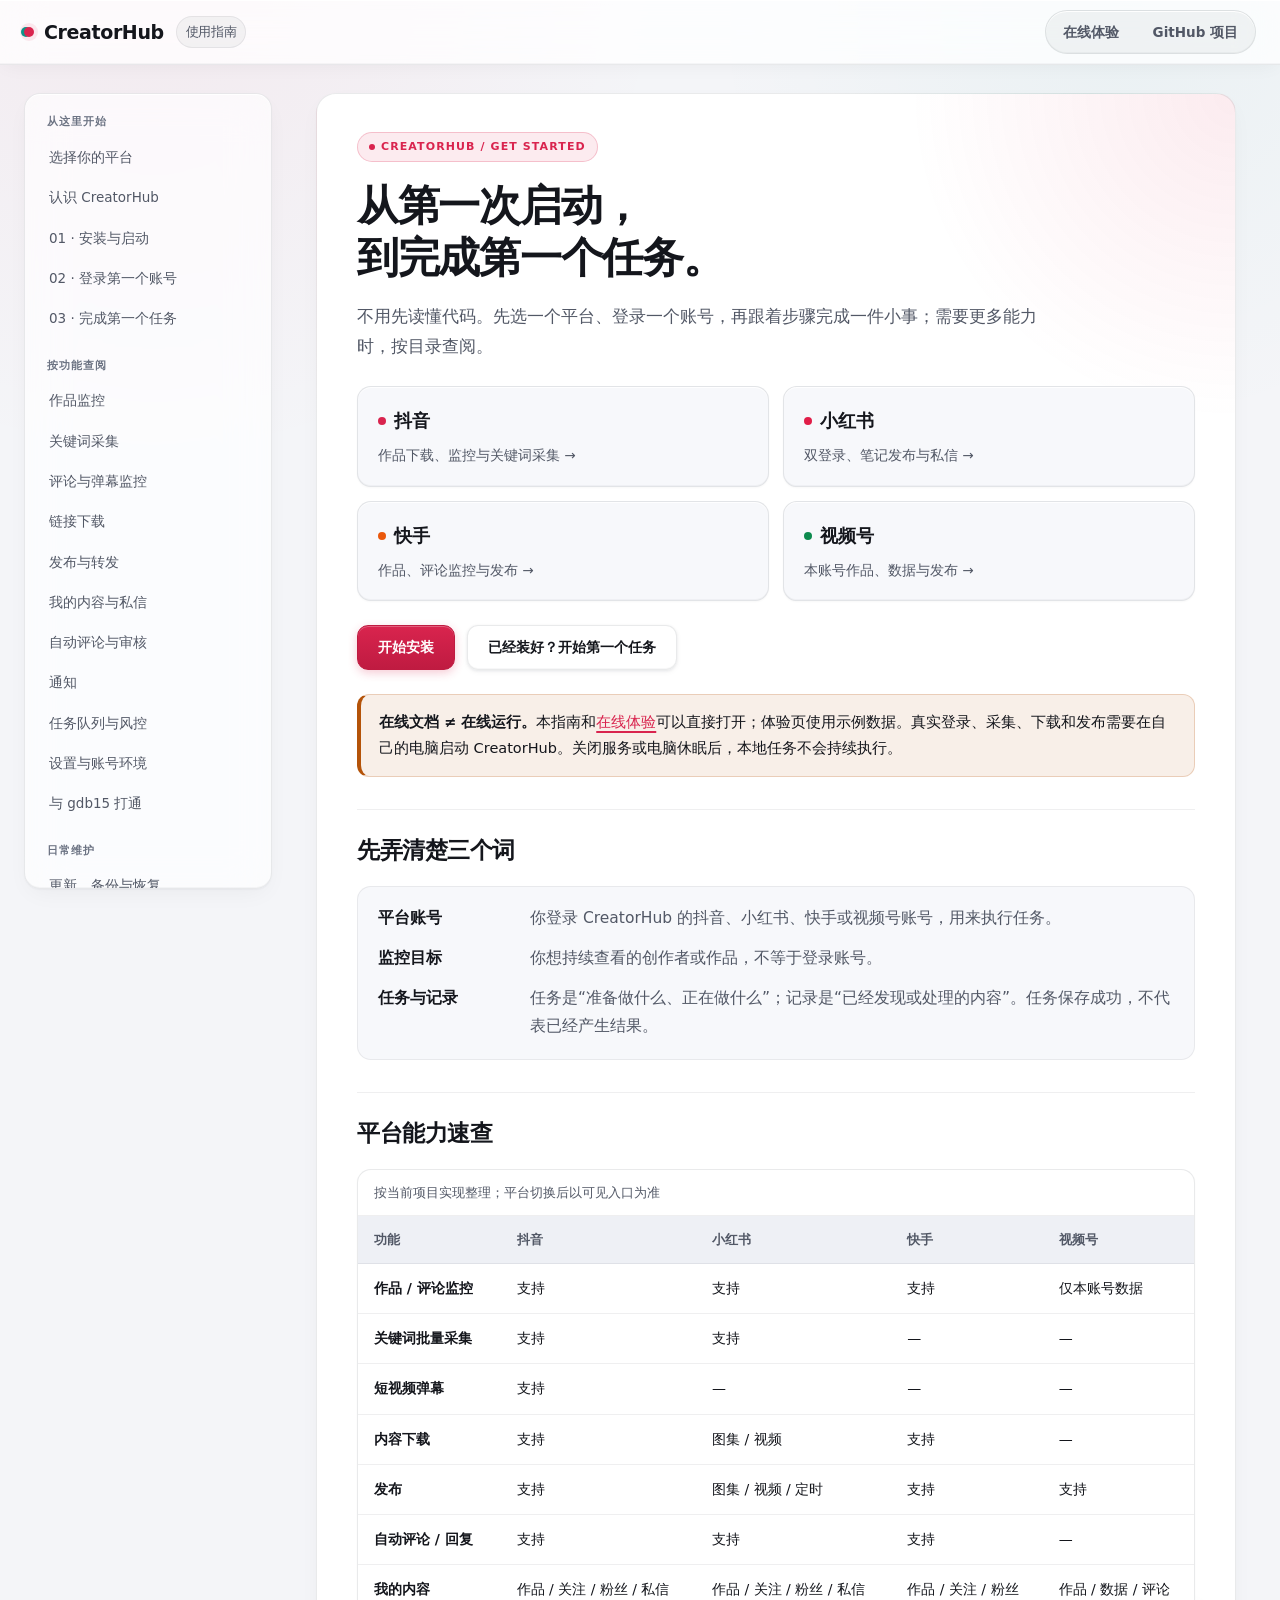
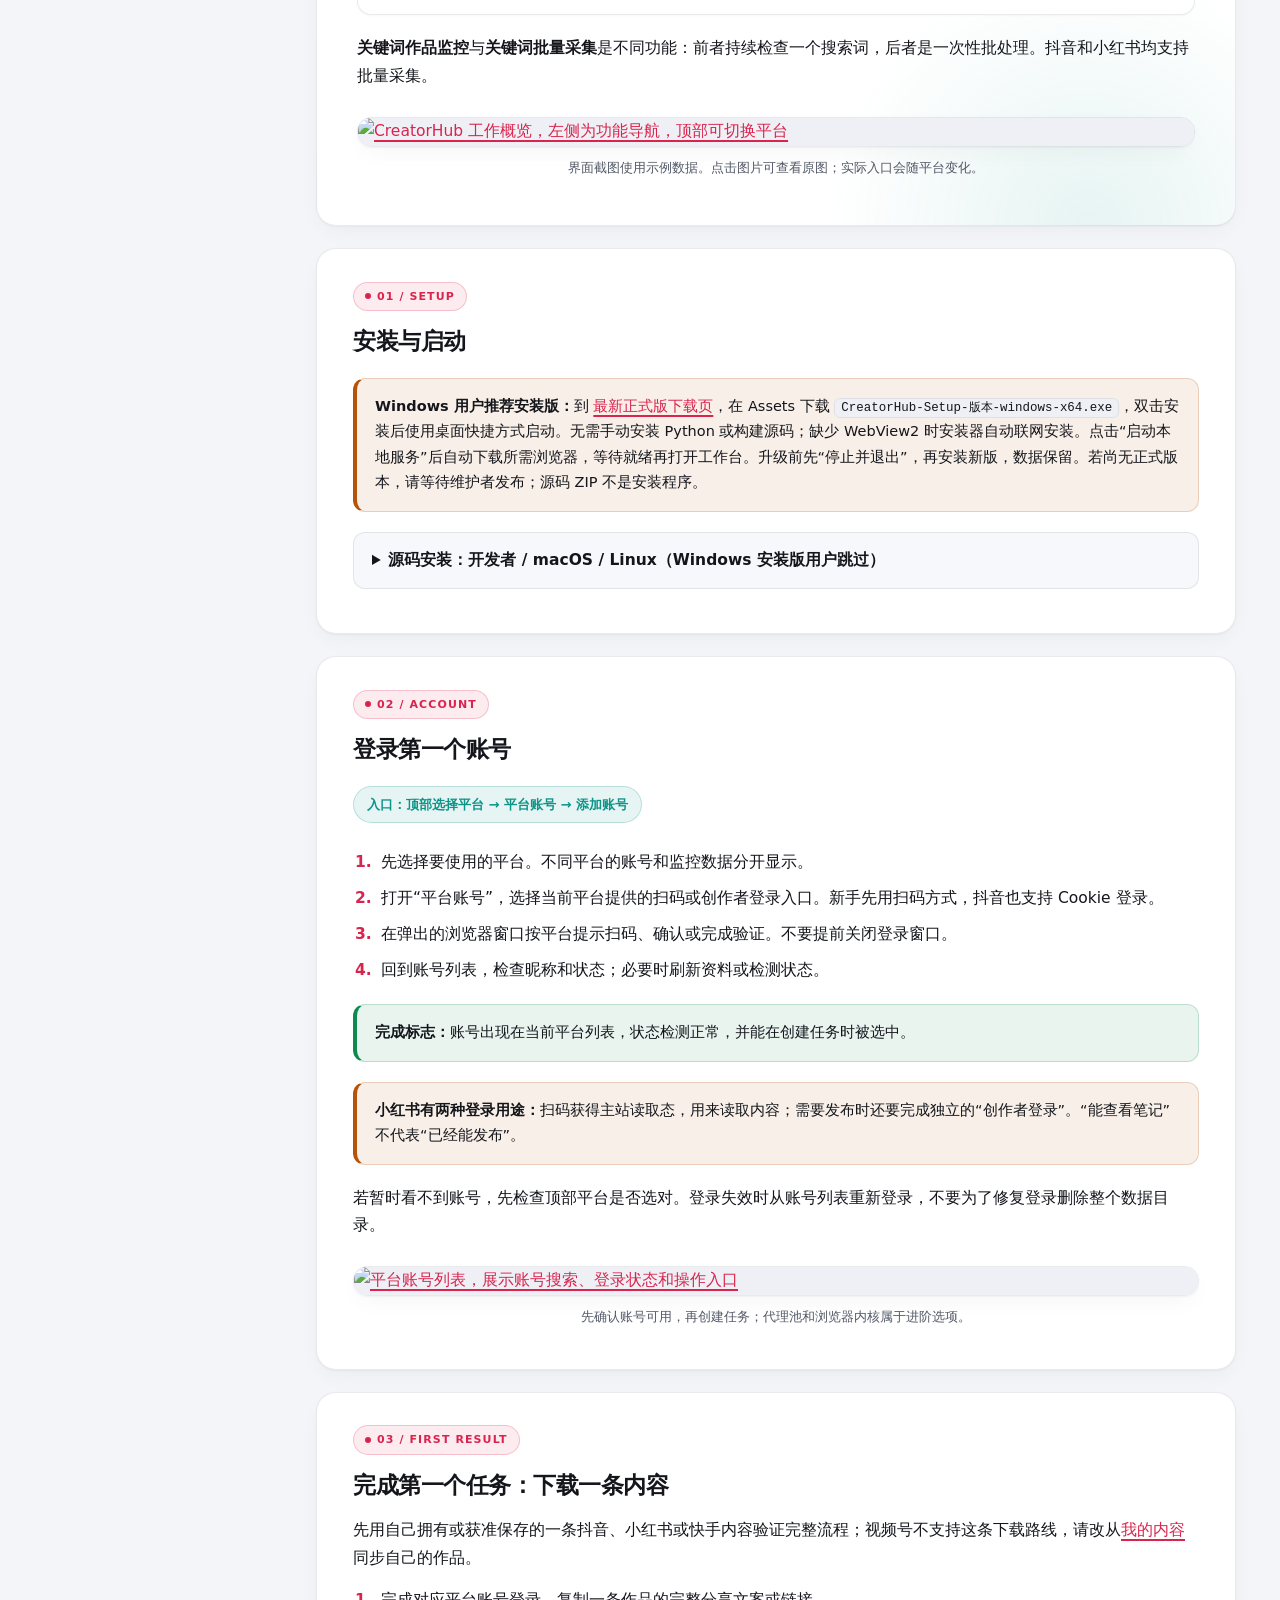
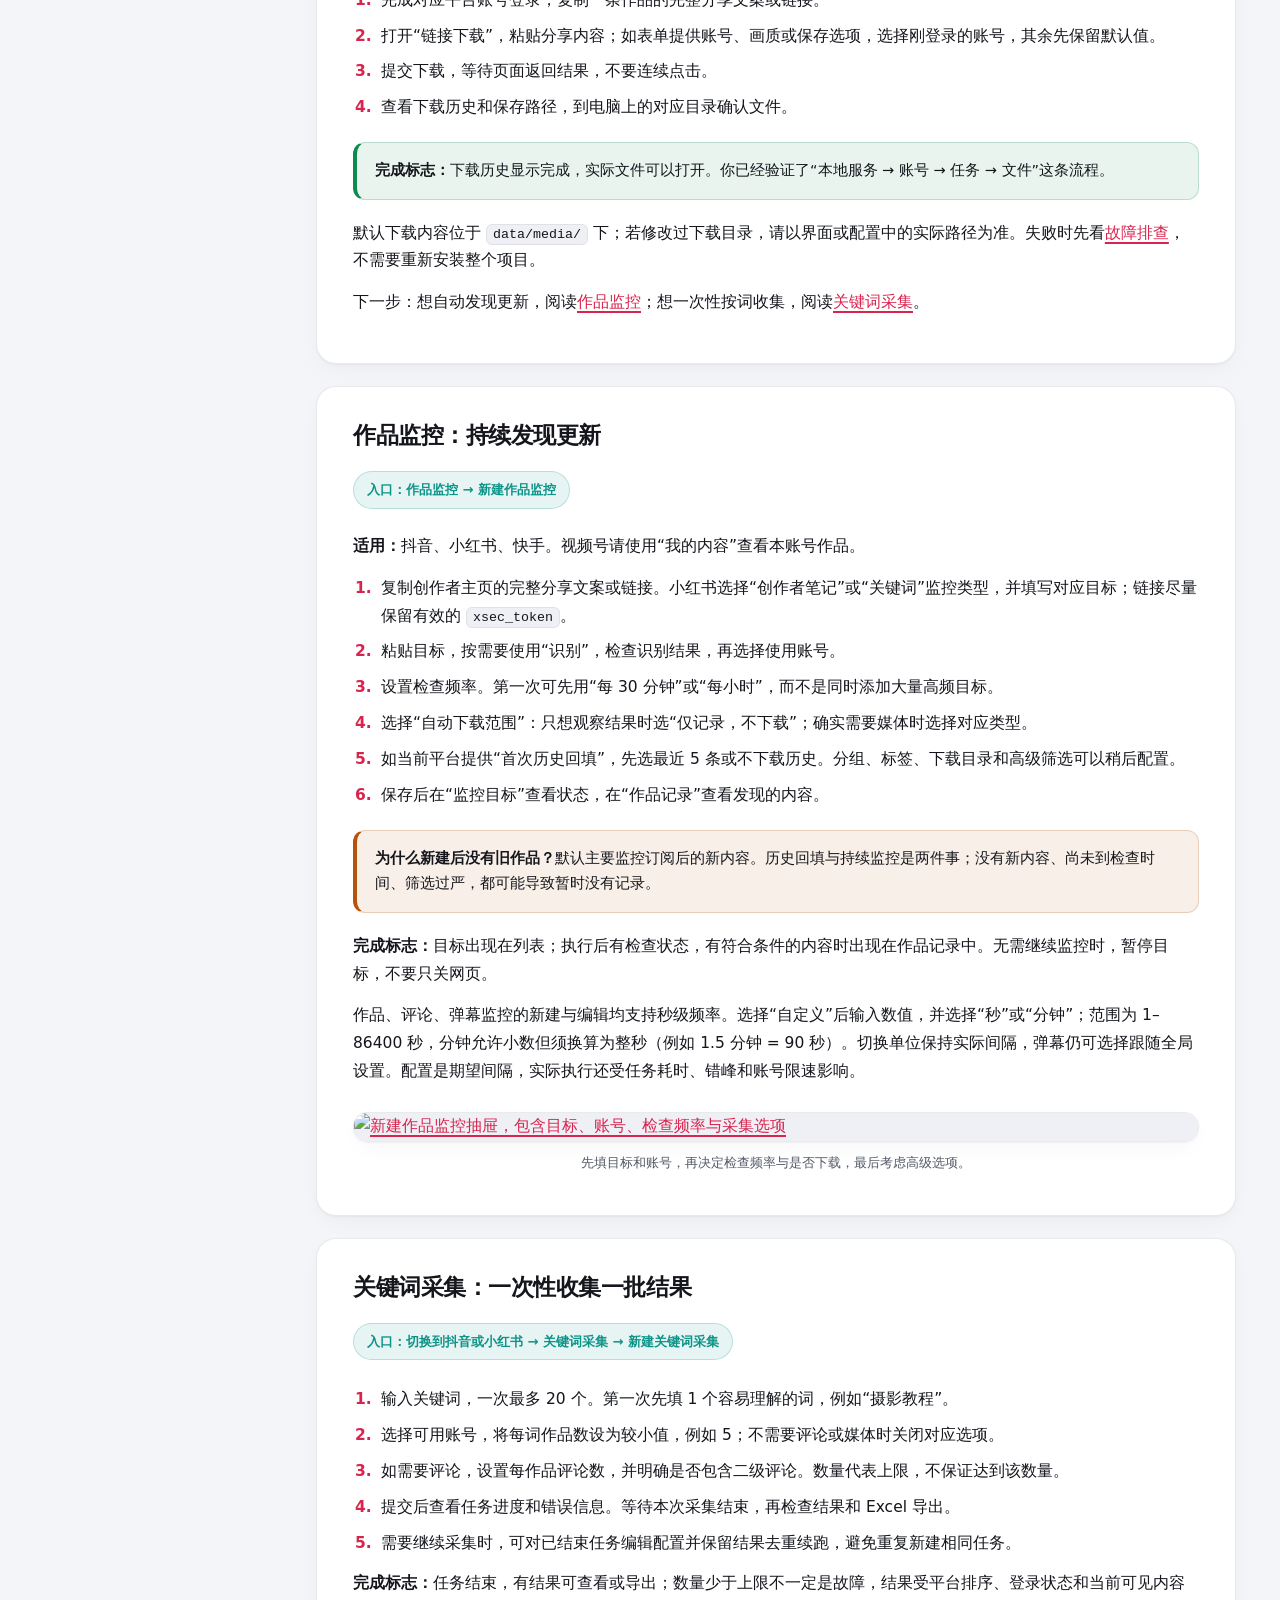
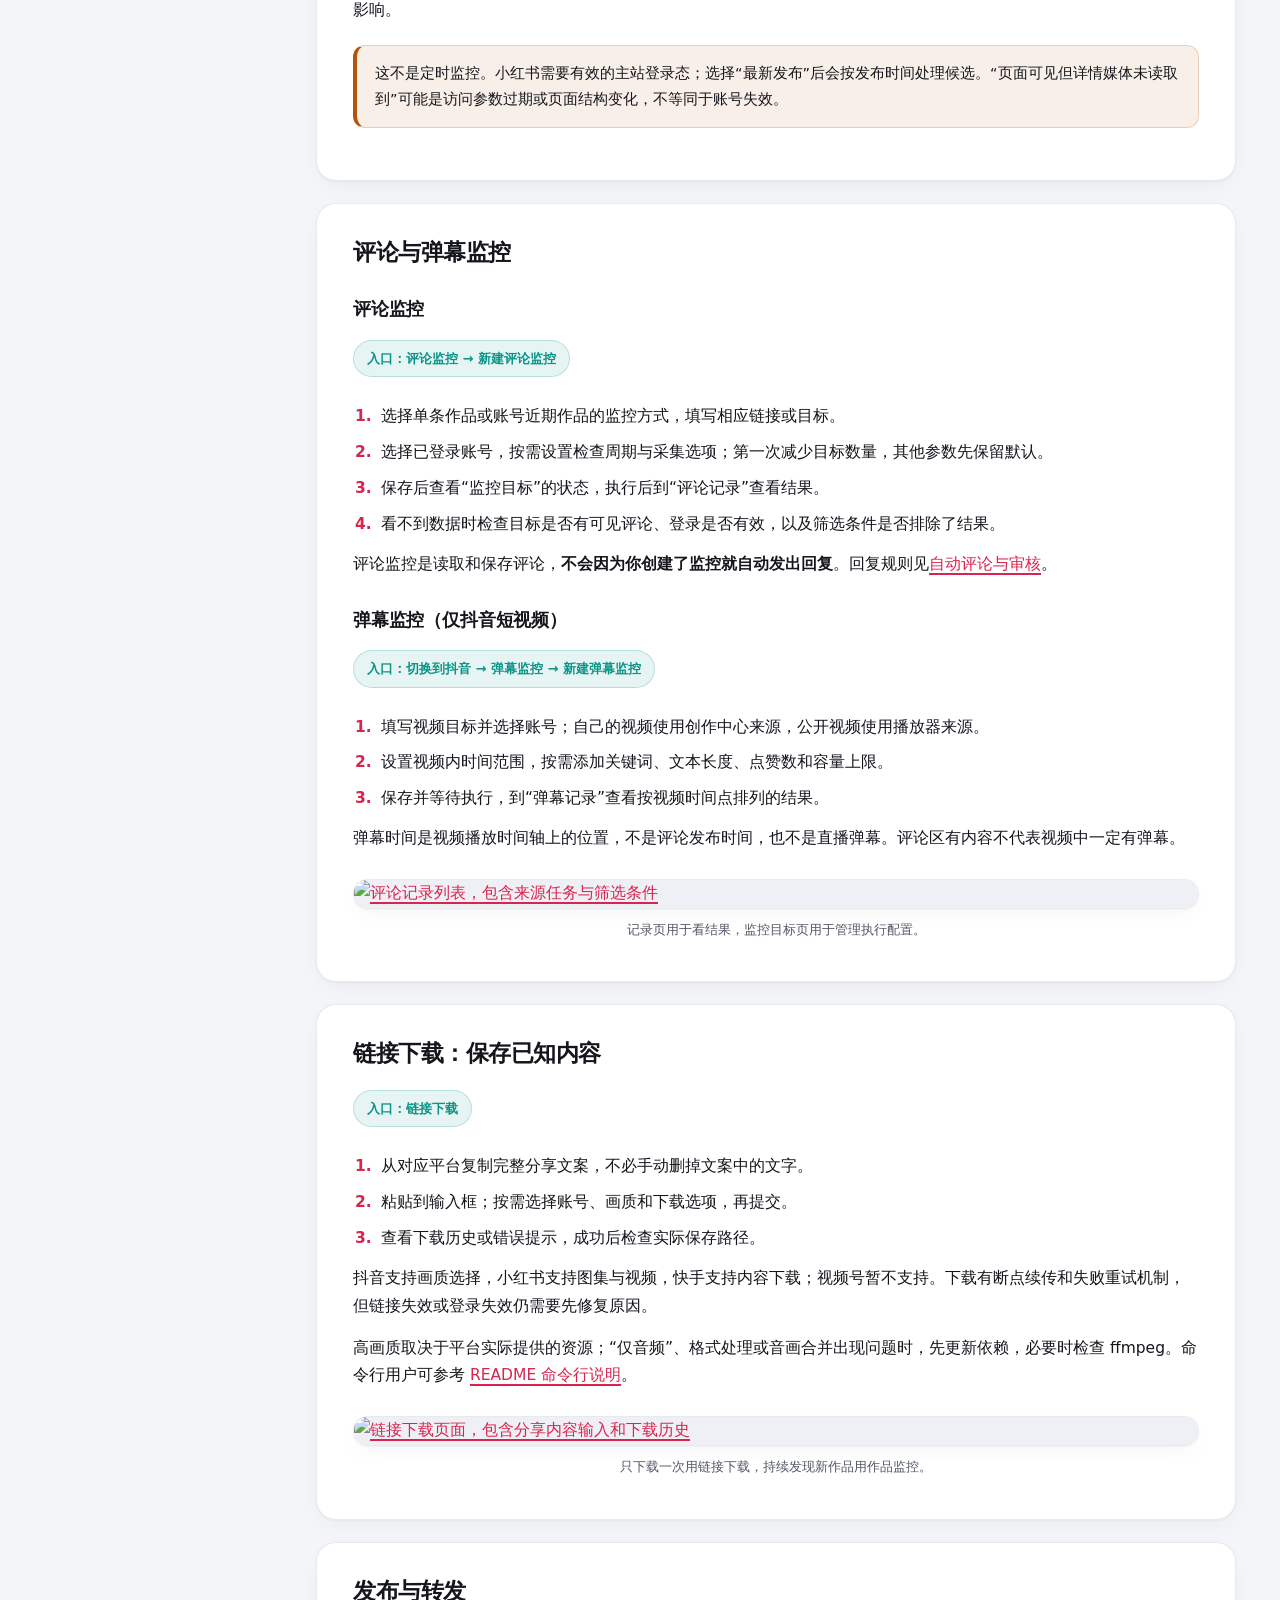
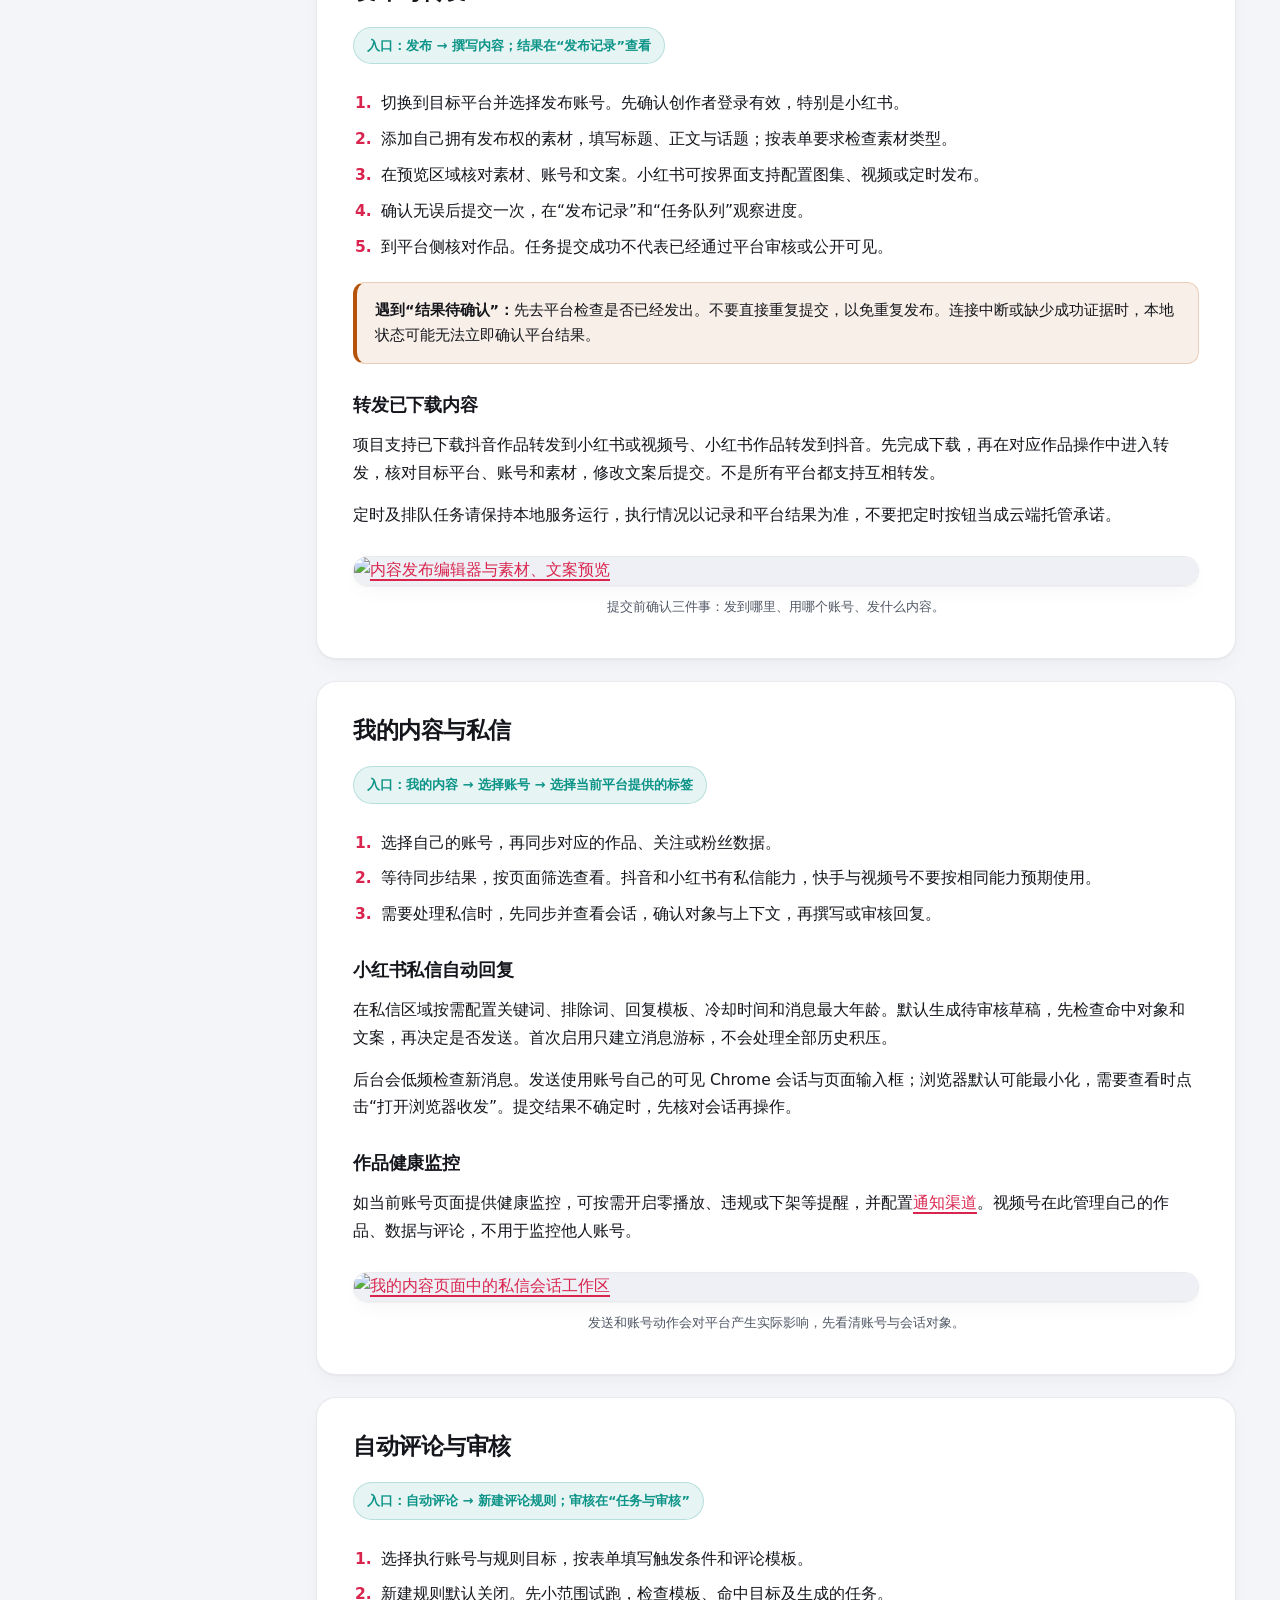
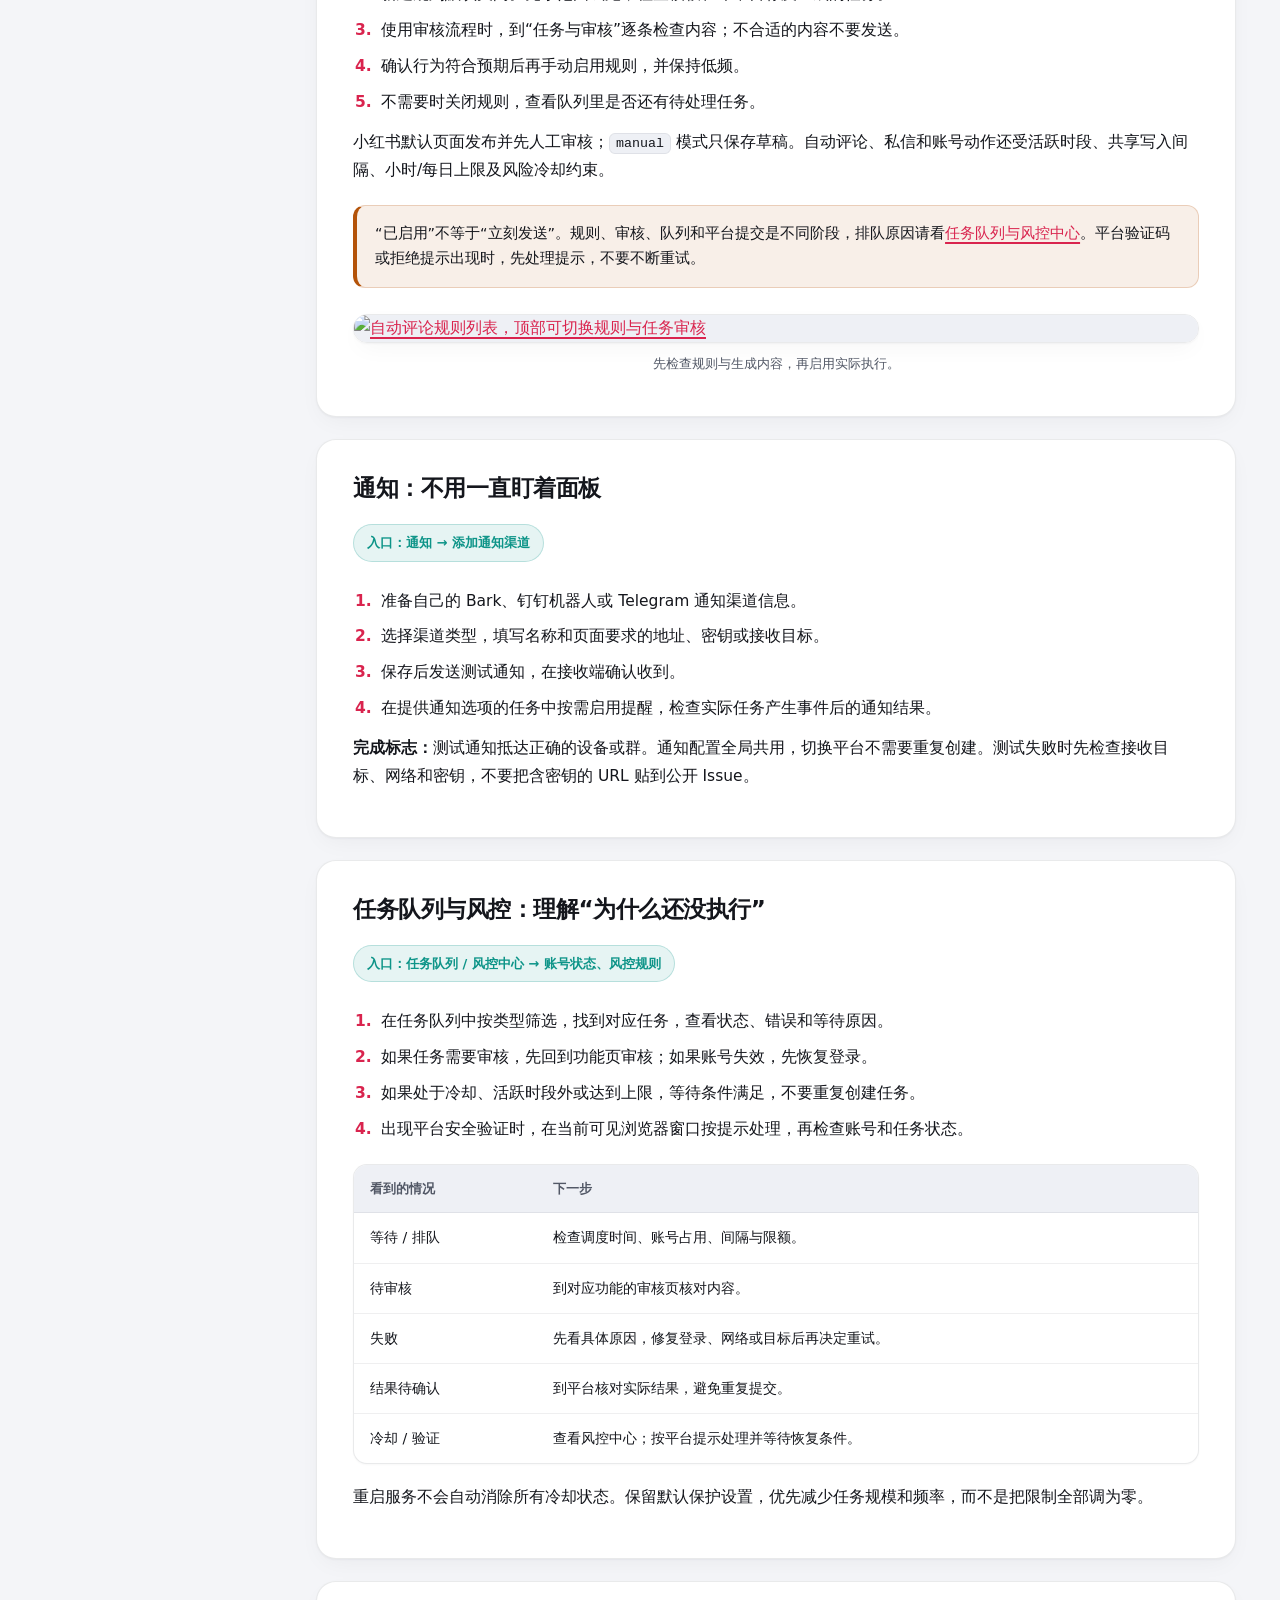
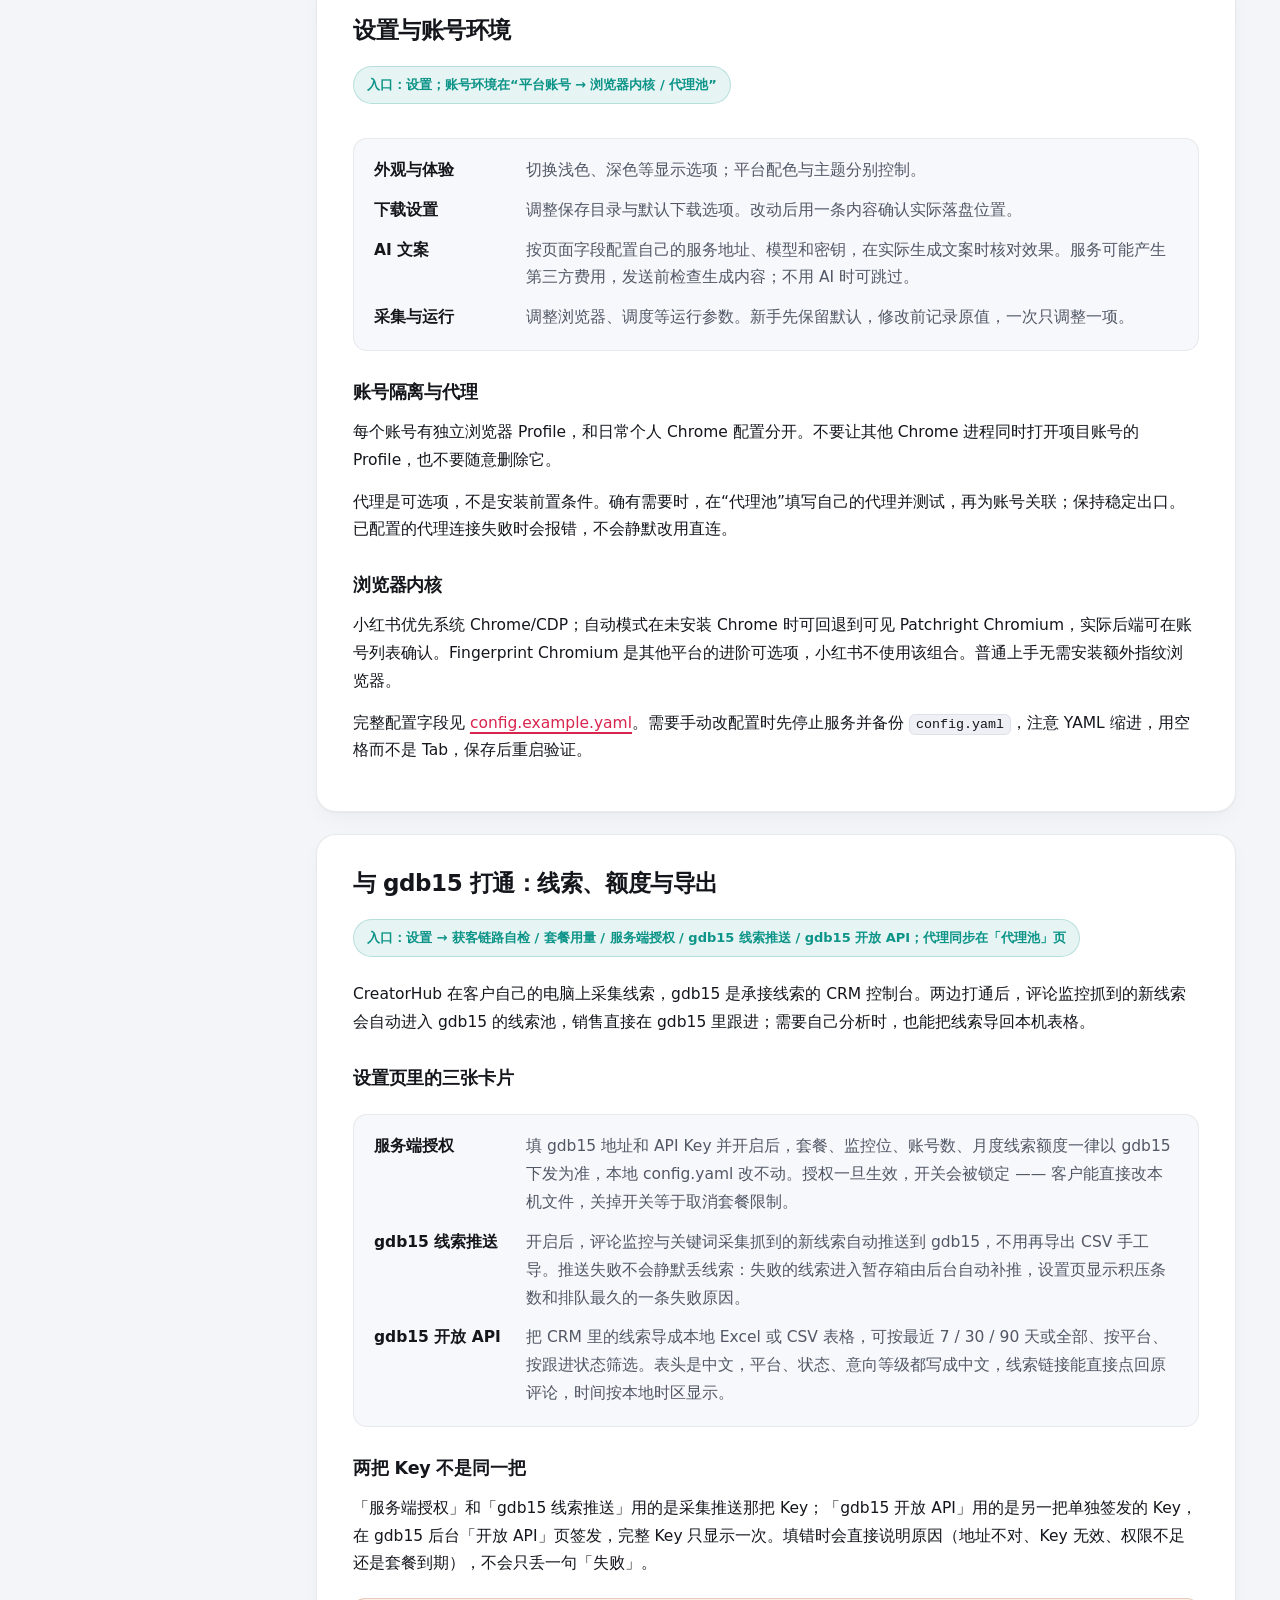
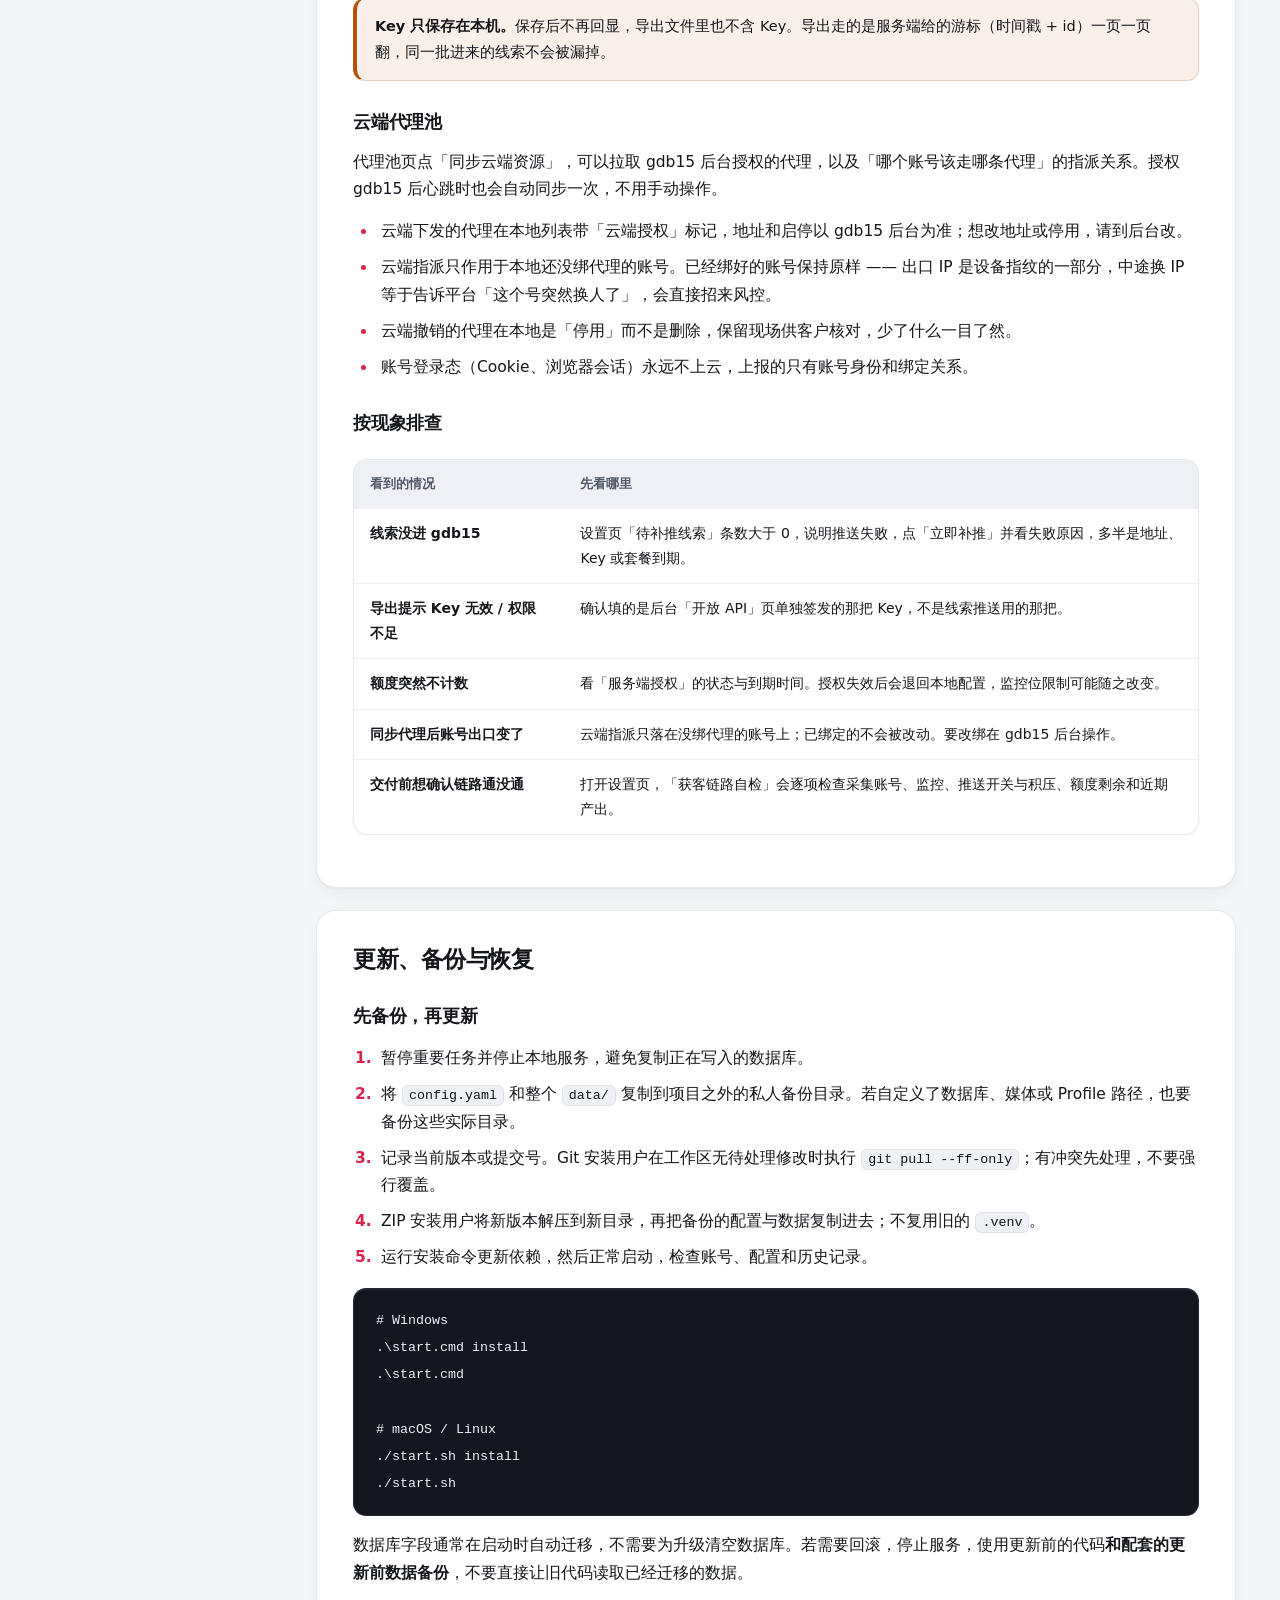
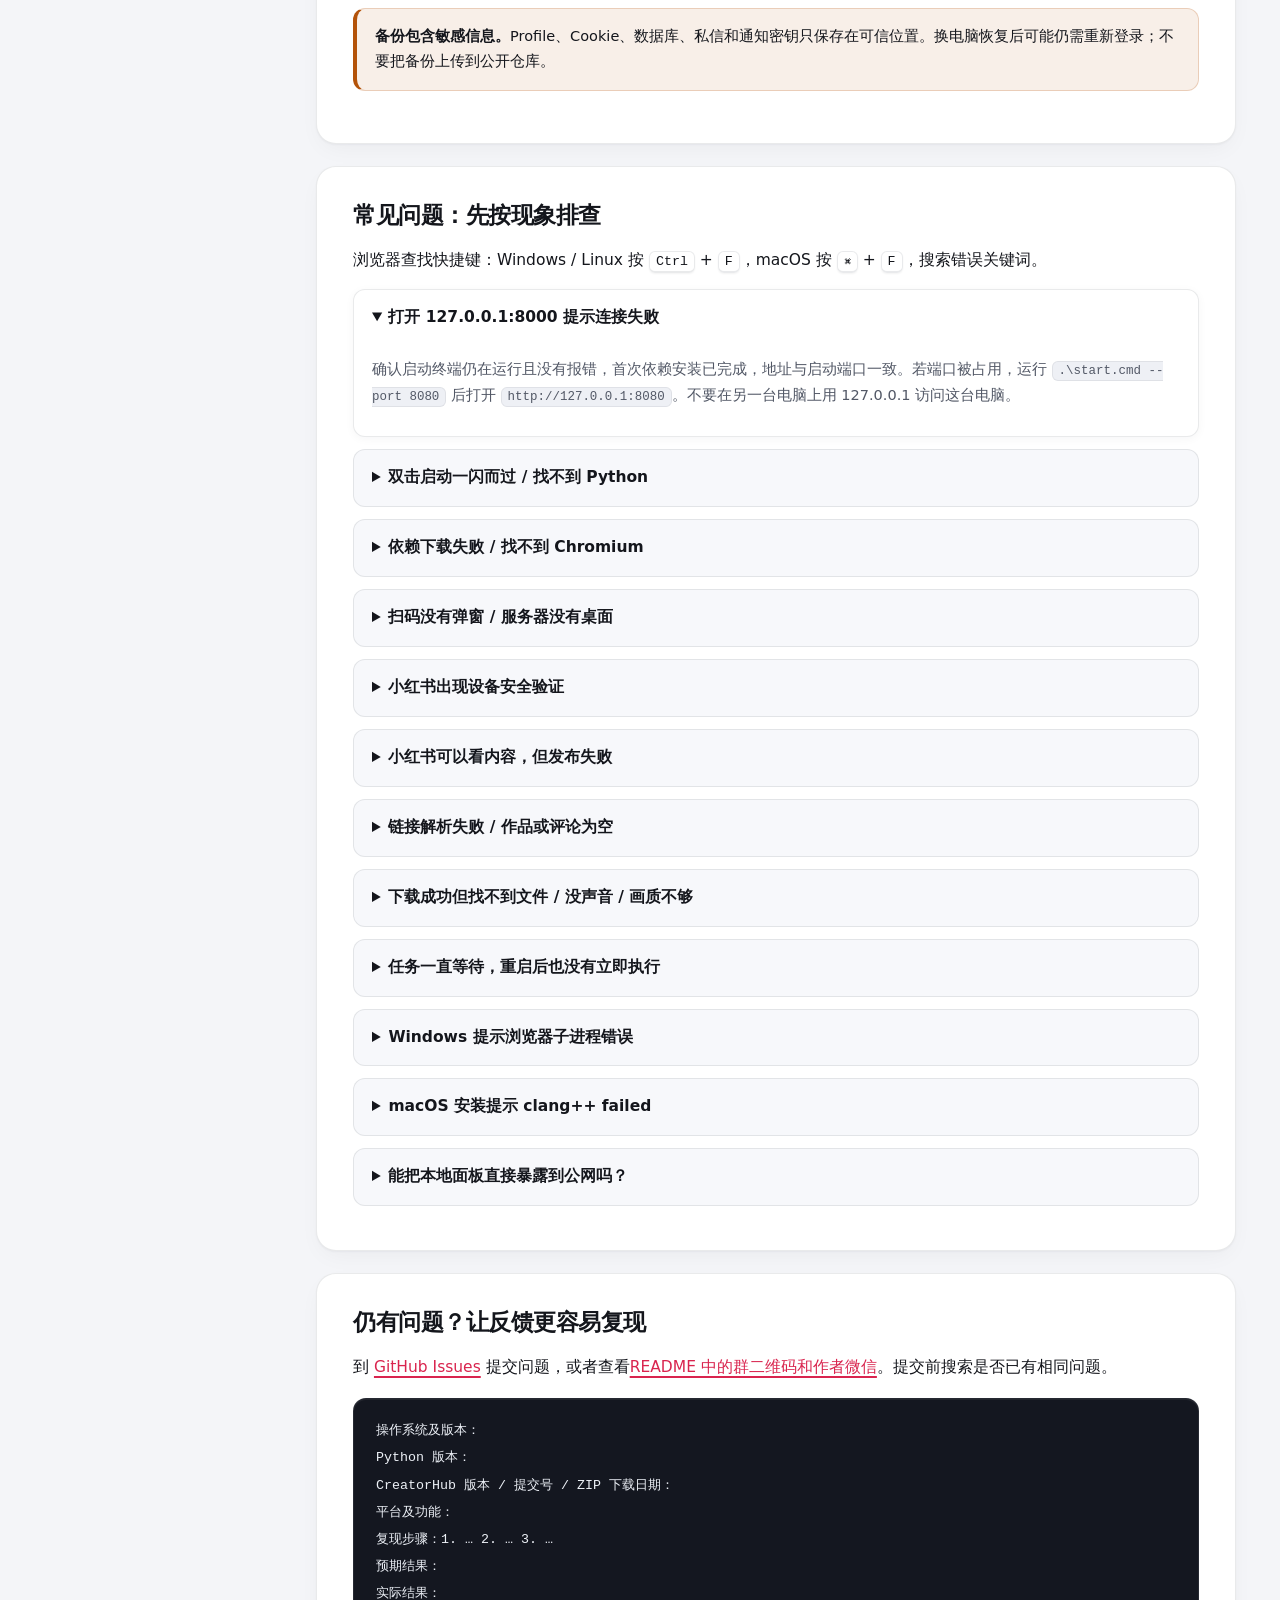
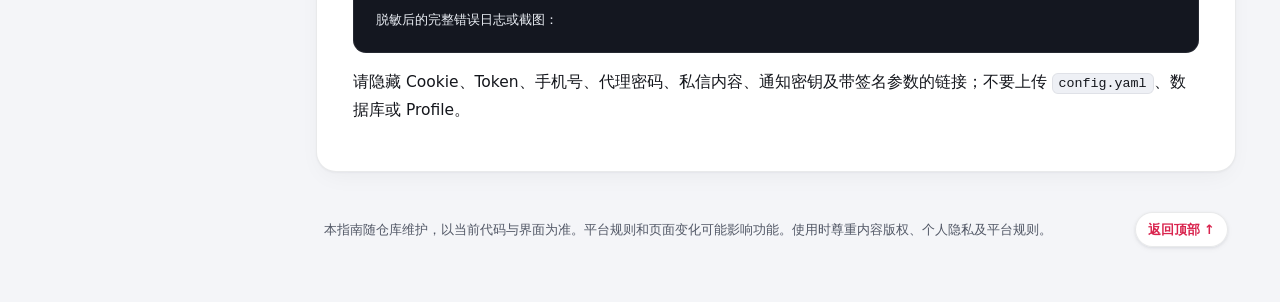
==== commit 90bba3da: "docs: guide 增加「与 gdb15 打通」章节（推送/额度/代理池/开放 API）" ====
--- a/guide/index.html
+++ b/guide/index.html
@@ -28,6 +28,7 @@
       <a href="#publish">发布与转发</a><a href="#my-content">我的内容与私信</a>
       <a href="#autocomment">自动评论与审核</a><a href="#notifications">通知</a>
       <a href="#queue">任务队列与风控</a><a href="#settings">设置与账号环境</a>
+      <a href="#gdb15">与 gdb15 打通</a>
       <p>日常维护</p>
       <a href="#backup">更新、备份与恢复</a><a href="#faq">常见问题</a><a href="#help">反馈问题</a>
     </nav>
@@ -196,6 +197,43 @@
       <p>完整配置字段见 <a href="https://github.com/ado1270/creatorhub/blob/main/config.example.yaml">config.example.yaml</a>。需要手动改配置时先停止服务并备份 <code>config.yaml</code>，注意 YAML 缩进，用空格而不是 Tab，保存后重启验证。</p>
     </section>
 
+    <section id="gdb15">
+      <h2>与 gdb15 打通：线索、额度与导出</h2><p class="path">入口：设置 → 获客链路自检 / 套餐用量 / 服务端授权 / gdb15 线索推送 / gdb15 开放 API；代理同步在「代理池」页</p>
+      <p>CreatorHub 在客户自己的电脑上采集线索，gdb15 是承接线索的 CRM 控制台。两边打通后，评论监控抓到的新线索会自动进入 gdb15 的线索池，销售直接在 gdb15 里跟进；需要自己分析时，也能把线索导回本机表格。</p>
+
+      <h3>设置页里的三张卡片</h3>
+      <dl>
+        <dt>服务端授权</dt>
+        <dd>填 gdb15 地址和 API Key 并开启后，套餐、监控位、账号数、月度线索额度一律以 gdb15 下发为准，本地 config.yaml 改不动。授权一旦生效，开关会被锁定 —— 客户能直接改本机文件，关掉开关等于取消套餐限制。</dd>
+        <dt>gdb15 线索推送</dt>
+        <dd>开启后，评论监控与关键词采集抓到的新线索自动推送到 gdb15，不用再导出 CSV 手工导。推送失败不会静默丢线索：失败的线索进入暂存箱由后台自动补推，设置页显示积压条数和排队最久的一条失败原因。</dd>
+        <dt>gdb15 开放 API</dt>
+        <dd>把 CRM 里的线索导成本地 Excel 或 CSV 表格，可按最近 7 / 30 / 90 天或全部、按平台、按跟进状态筛选。表头是中文，平台、状态、意向等级都写成中文，线索链接能直接点回原评论，时间按本地时区显示。</dd>
+      </dl>
+
+      <h3>两把 Key 不是同一把</h3>
+      <p>「服务端授权」和「gdb15 线索推送」用的是采集推送那把 Key；「gdb15 开放 API」用的是另一把单独签发的 Key，在 gdb15 后台「开放 API」页签发，完整 Key 只显示一次。填错时会直接说明原因（地址不对、Key 无效、权限不足还是套餐到期），不会只丢一句「失败」。</p>
+      <div class="note"><strong>Key 只保存在本机。</strong>保存后不再回显，导出文件里也不含 Key。导出走的是服务端给的游标（时间戳 + id）一页一页翻，同一批进来的线索不会被漏掉。</div>
+
+      <h3>云端代理池</h3>
+      <p>代理池页点「同步云端资源」，可以拉取 gdb15 后台授权的代理，以及「哪个账号该走哪条代理」的指派关系。授权 gdb15 后心跳时也会自动同步一次，不用手动操作。</p>
+      <ul>
+        <li>云端下发的代理在本地列表带「云端授权」标记，地址和启停以 gdb15 后台为准；想改地址或停用，请到后台改。</li>
+        <li>云端指派只作用于本地还没绑代理的账号。已经绑好的账号保持原样 —— 出口 IP 是设备指纹的一部分，中途换 IP 等于告诉平台「这个号突然换人了」，会直接招来风控。</li>
+        <li>云端撤销的代理在本地是「停用」而不是删除，保留现场供客户核对，少了什么一目了然。</li>
+        <li>账号登录态（Cookie、浏览器会话）永远不上云，上报的只有账号身份和绑定关系。</li>
+      </ul>
+
+      <h3>按现象排查</h3>
+      <div class="table-scroll"><table><thead><tr><th scope="col">看到的情况</th><th scope="col">先看哪里</th></tr></thead><tbody>
+        <tr><th scope="row">线索没进 gdb15</th><td>设置页「待补推线索」条数大于 0，说明推送失败，点「立即补推」并看失败原因，多半是地址、Key 或套餐到期。</td></tr>
+        <tr><th scope="row">导出提示 Key 无效 / 权限不足</th><td>确认填的是后台「开放 API」页单独签发的那把 Key，不是线索推送用的那把。</td></tr>
+        <tr><th scope="row">额度突然不计数</th><td>看「服务端授权」的状态与到期时间。授权失效后会退回本地配置，监控位限制可能随之改变。</td></tr>
+        <tr><th scope="row">同步代理后账号出口变了</th><td>云端指派只落在没绑代理的账号上；已绑定的不会被改动。要改绑在 gdb15 后台操作。</td></tr>
+        <tr><th scope="row">交付前想确认链路通没通</th><td>打开设置页，「获客链路自检」会逐项检查采集账号、监控、推送开关与积压、额度剩余和近期产出。</td></tr>
+      </tbody></table></div>
+    </section>
+
     <section id="backup">
       <h2>更新、备份与恢复</h2>
       <h3>先备份，再更新</h3><ol><li>暂停重要任务并停止本地服务，避免复制正在写入的数据库。</li><li>将 <code>config.yaml</code> 和整个 <code>data/</code> 复制到项目之外的私人备份目录。若自定义了数据库、媒体或 Profile 路径，也要备份这些实际目录。</li><li>记录当前版本或提交号。Git 安装用户在工作区无待处理修改时执行 <code>git pull --ff-only</code>；有冲突先处理，不要强行覆盖。</li><li>ZIP 安装用户将新版本解压到新目录，再把备份的配置与数据复制进去；不复用旧的 <code>.venv</code>。</li><li>运行安装命令更新依赖，然后正常启动，检查账号、配置和历史记录。</li></ol>
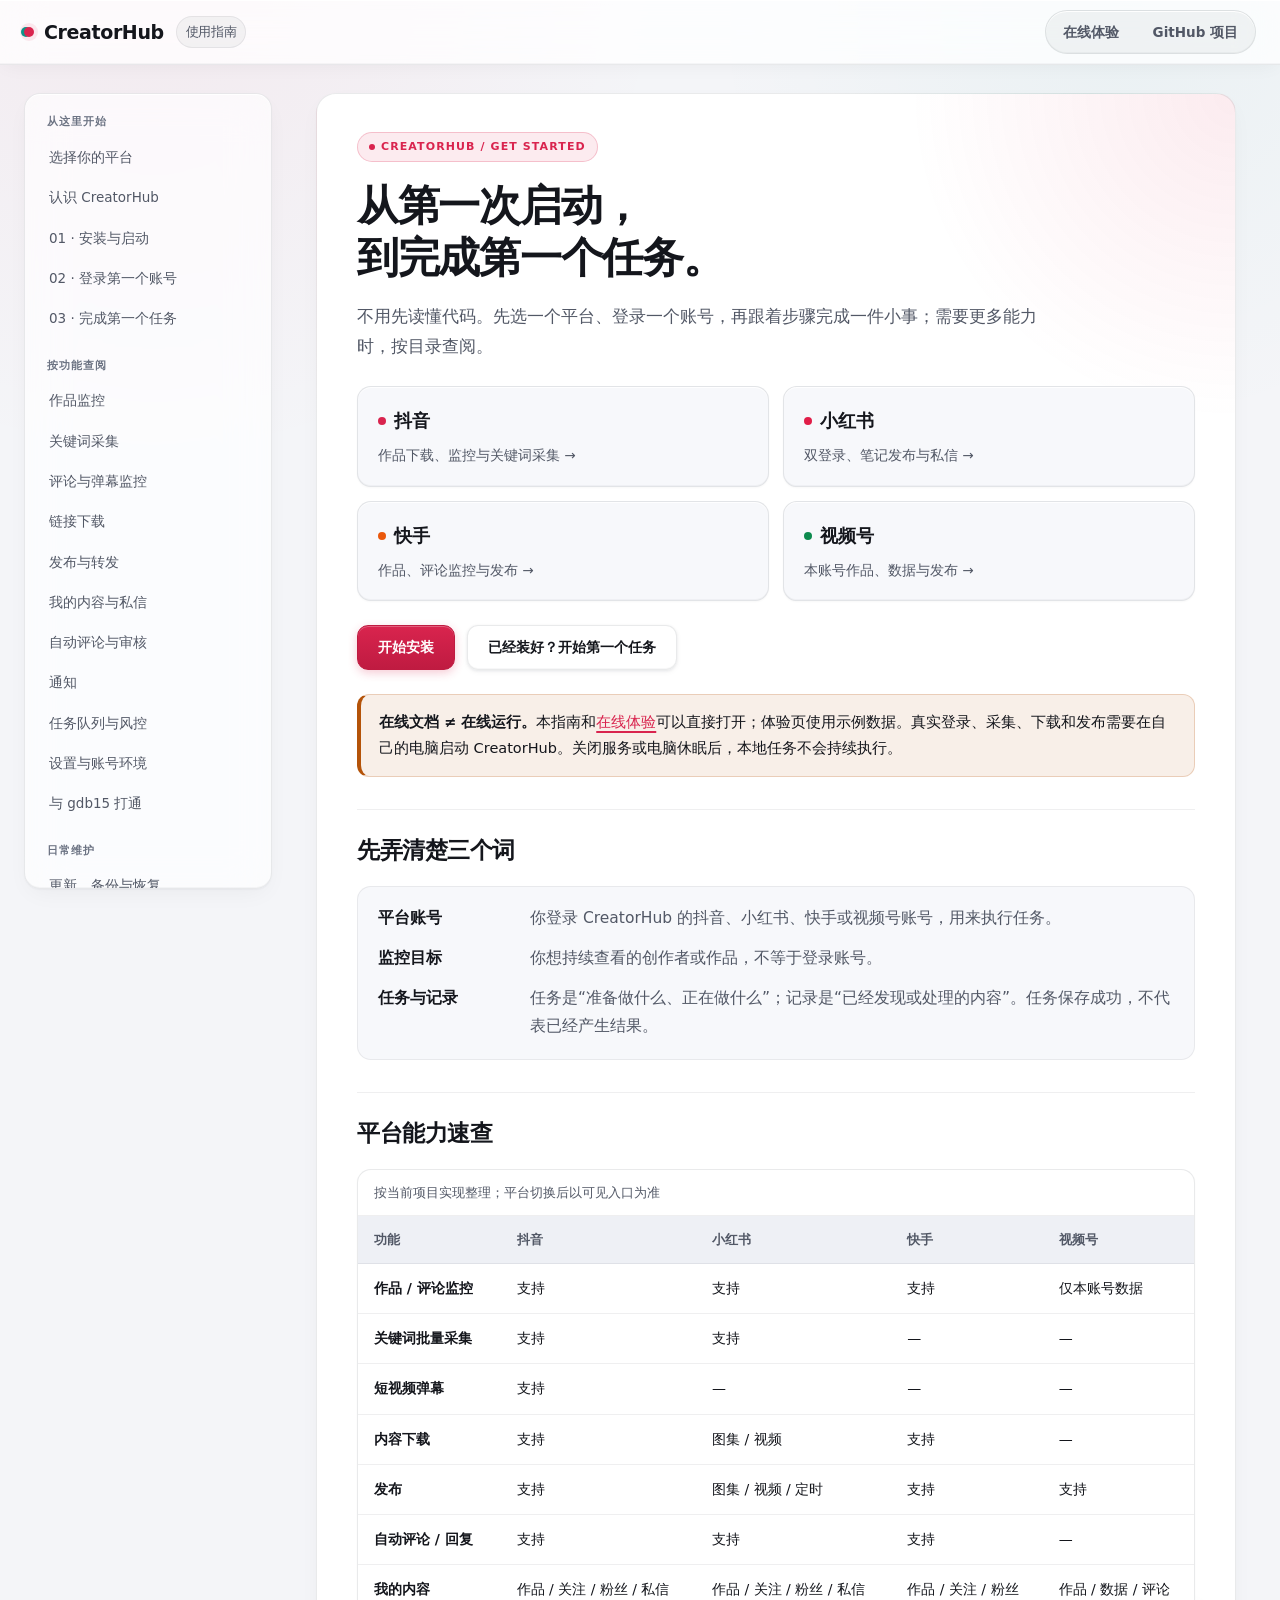
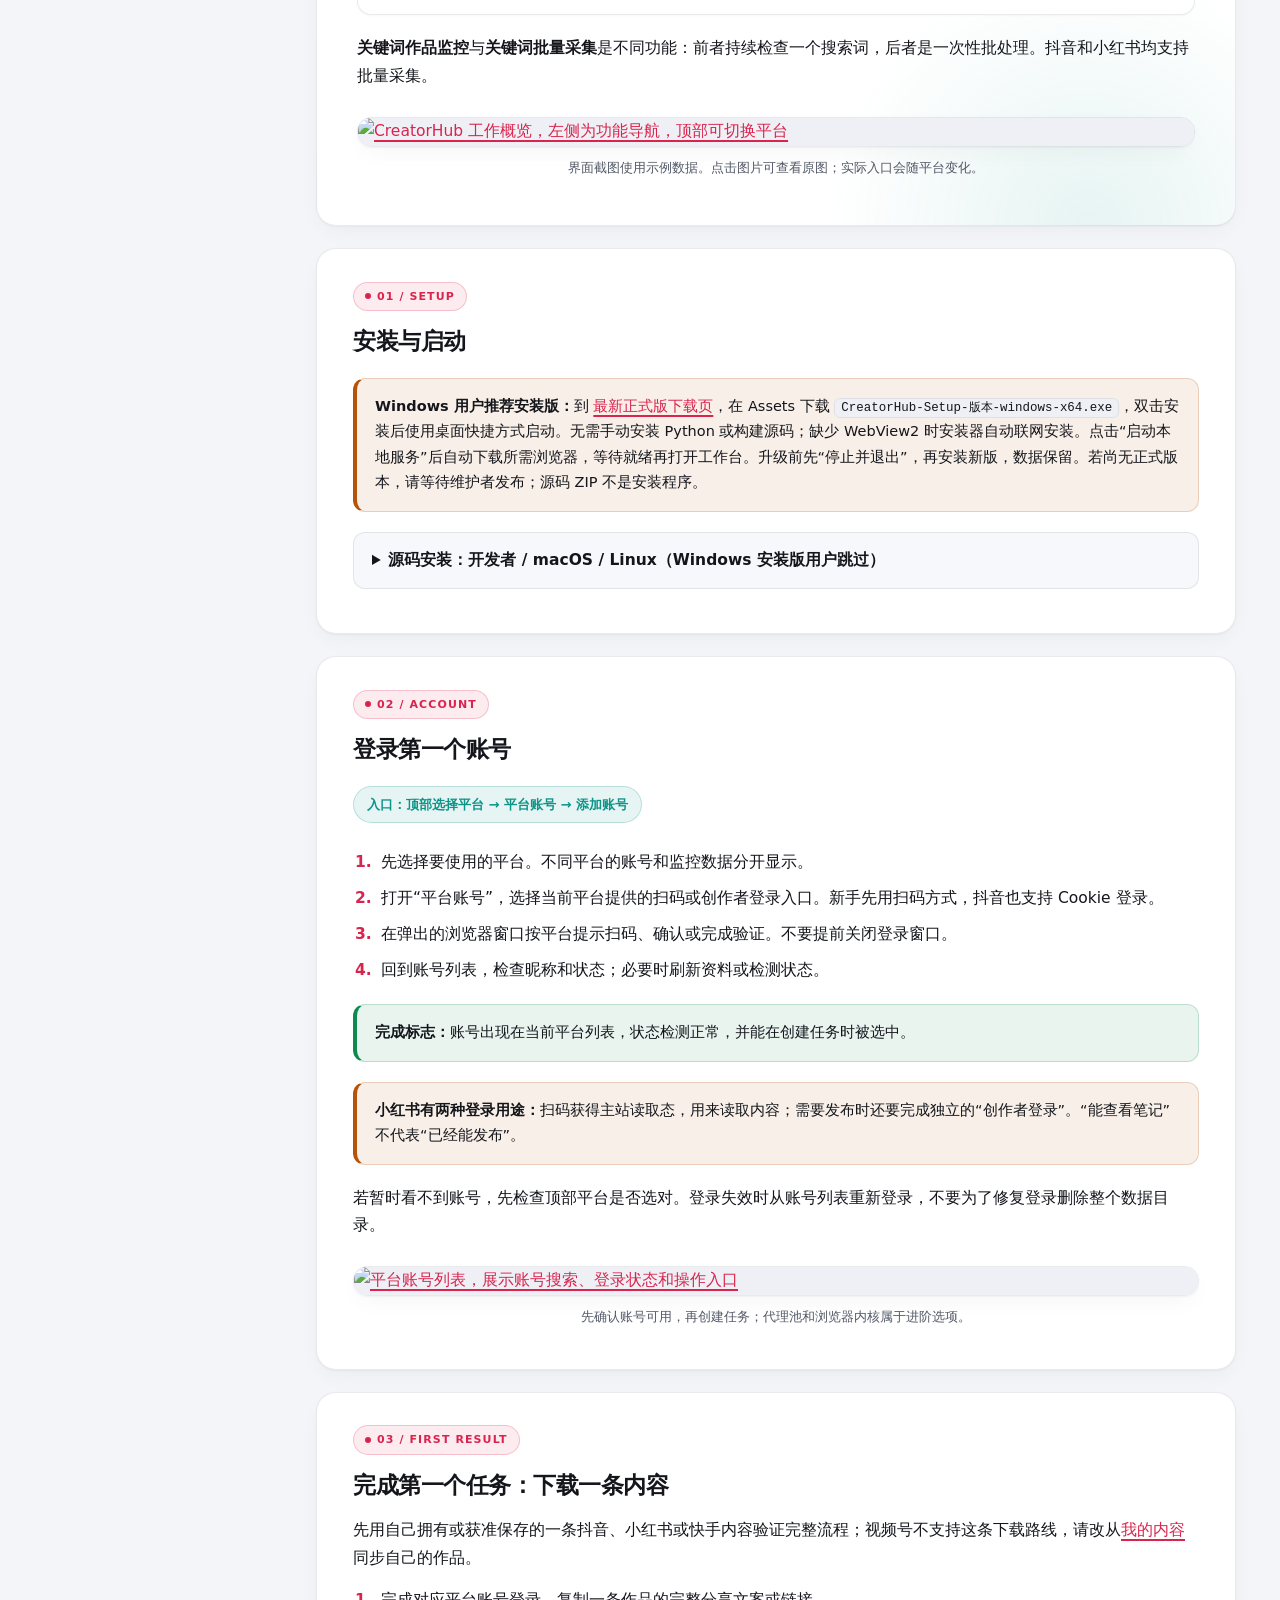
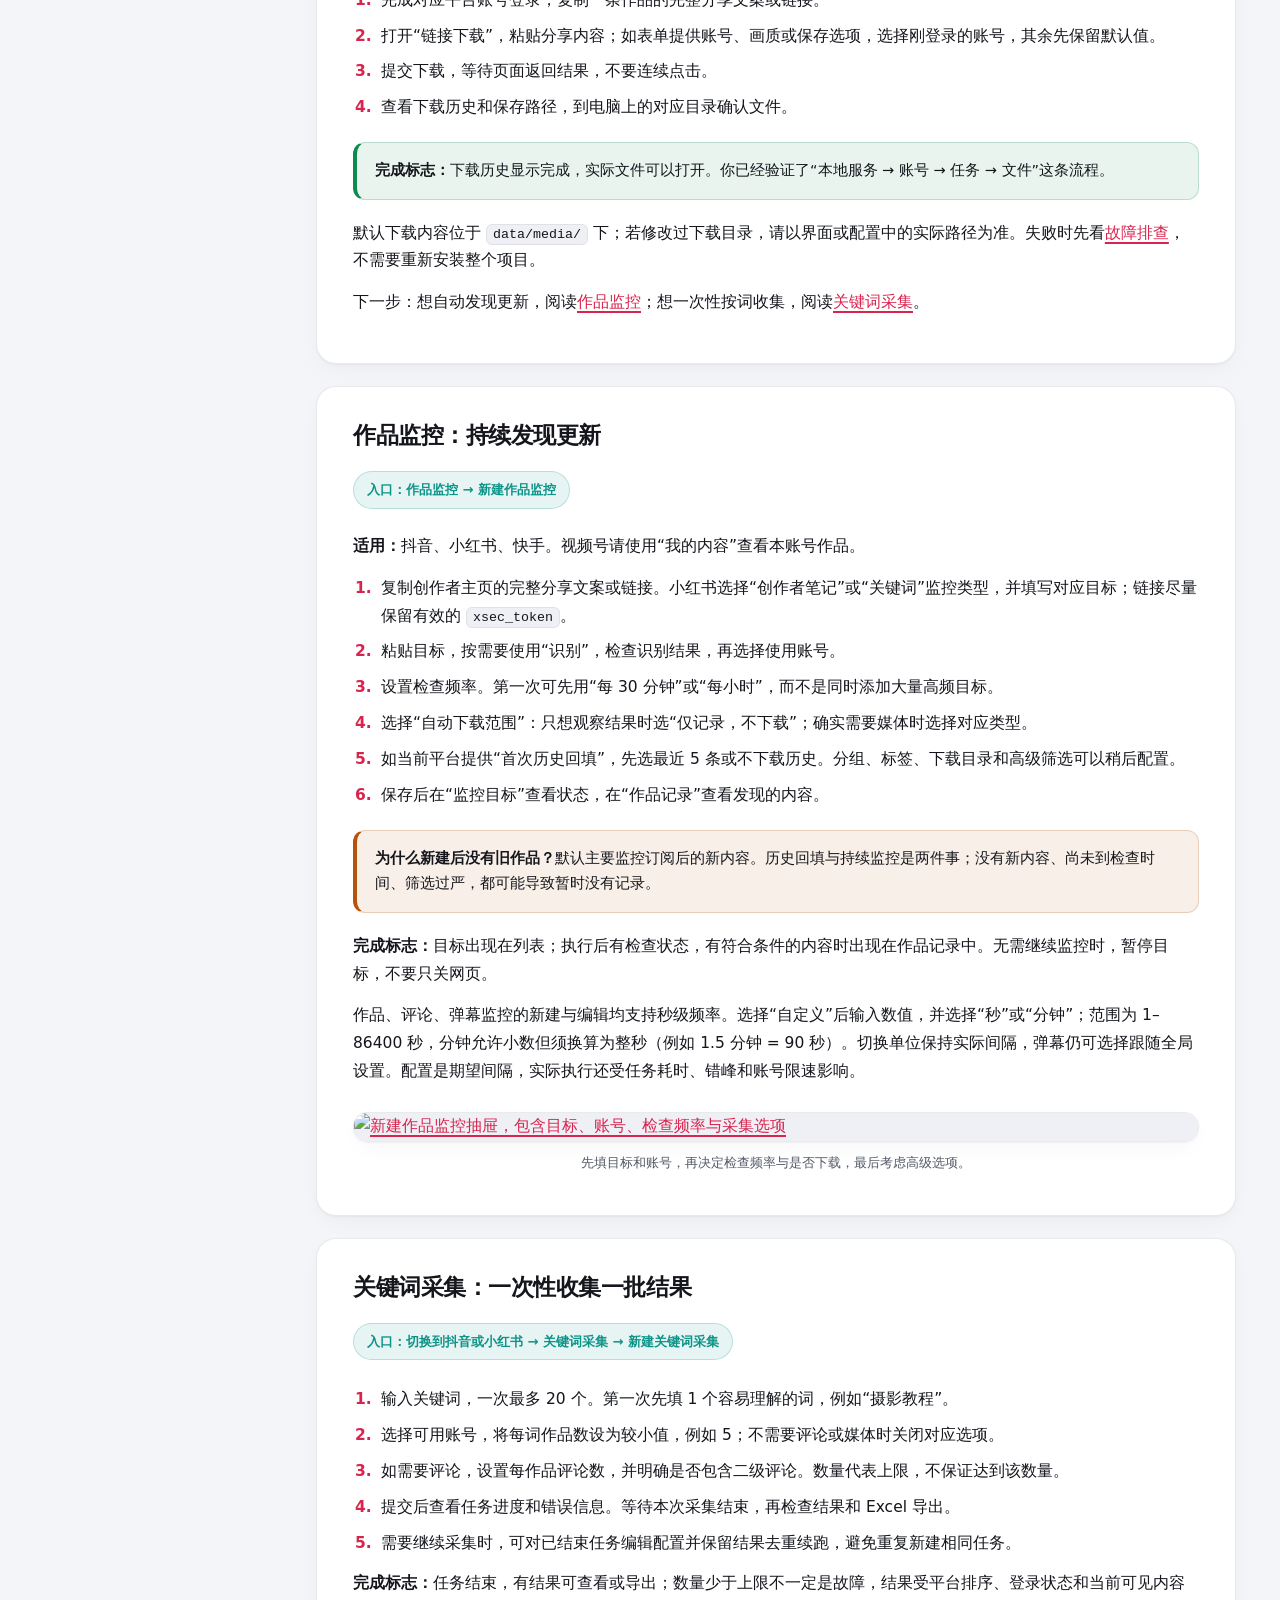
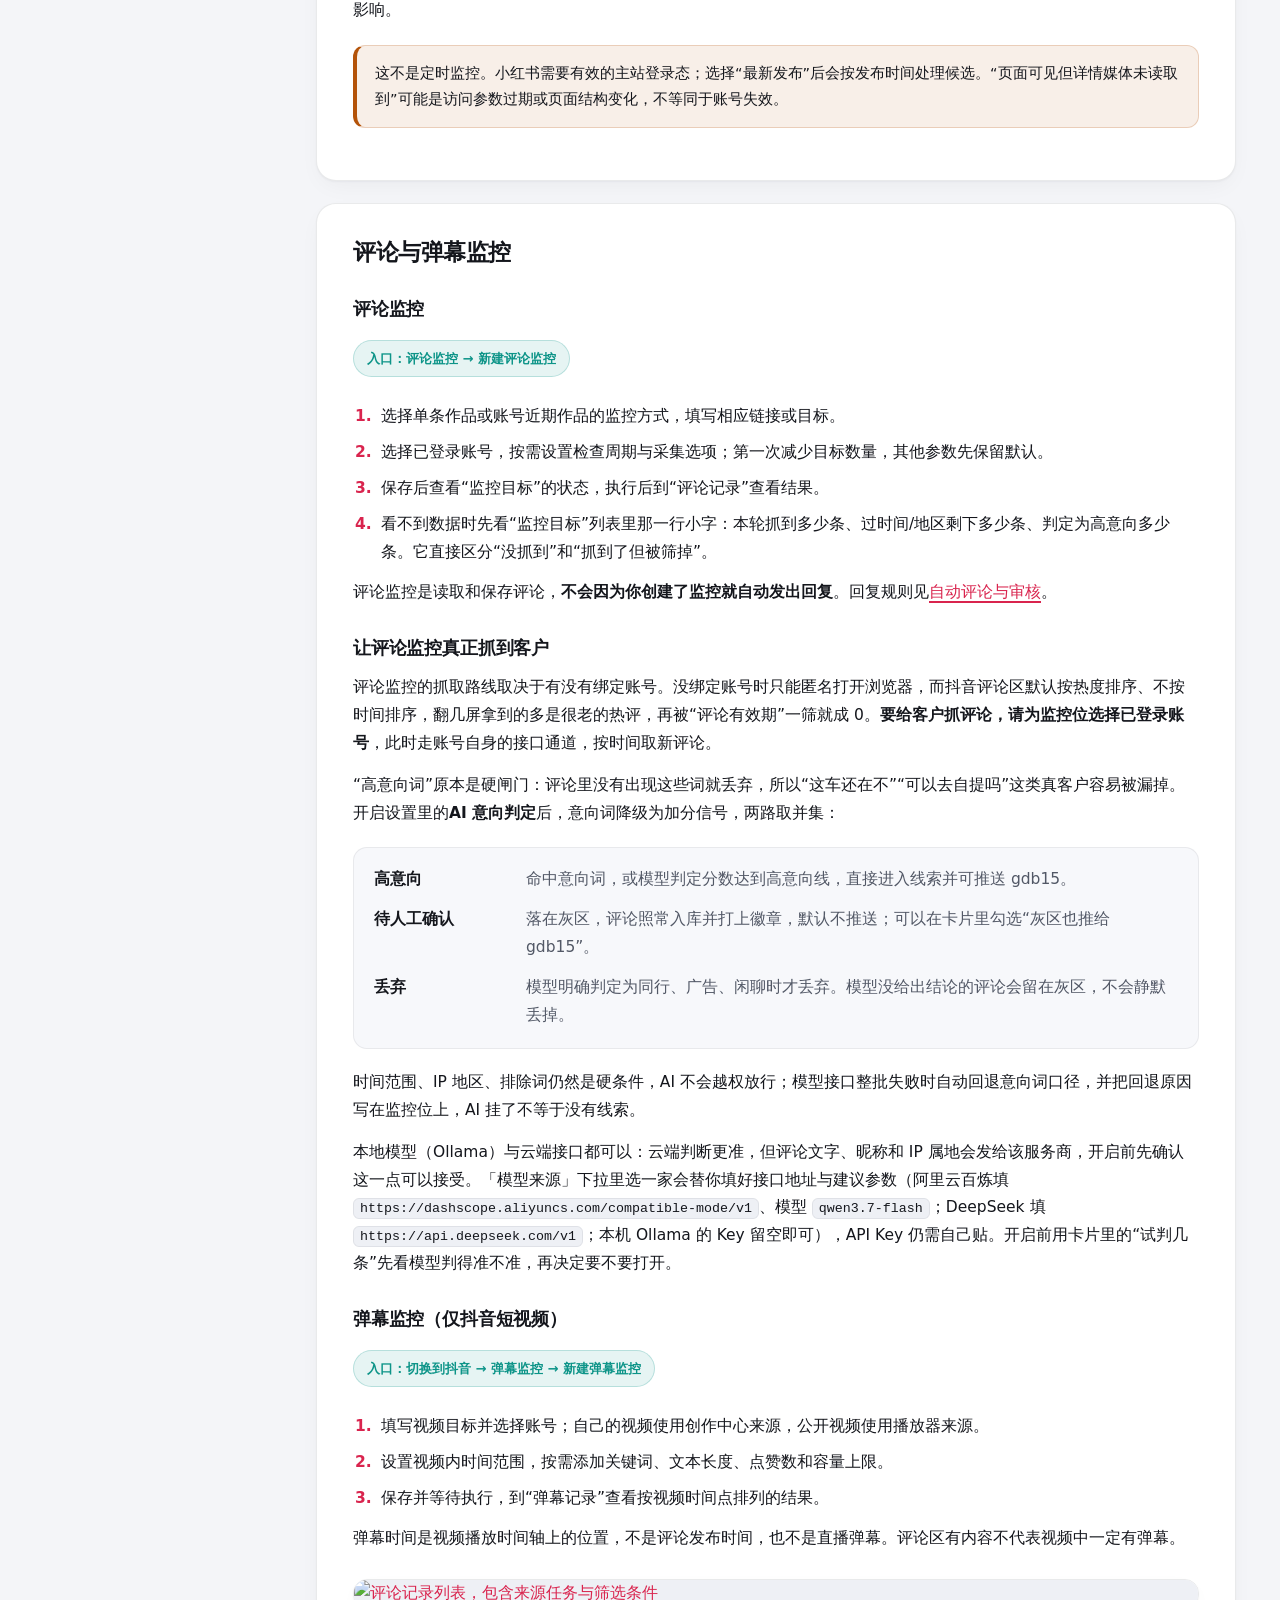
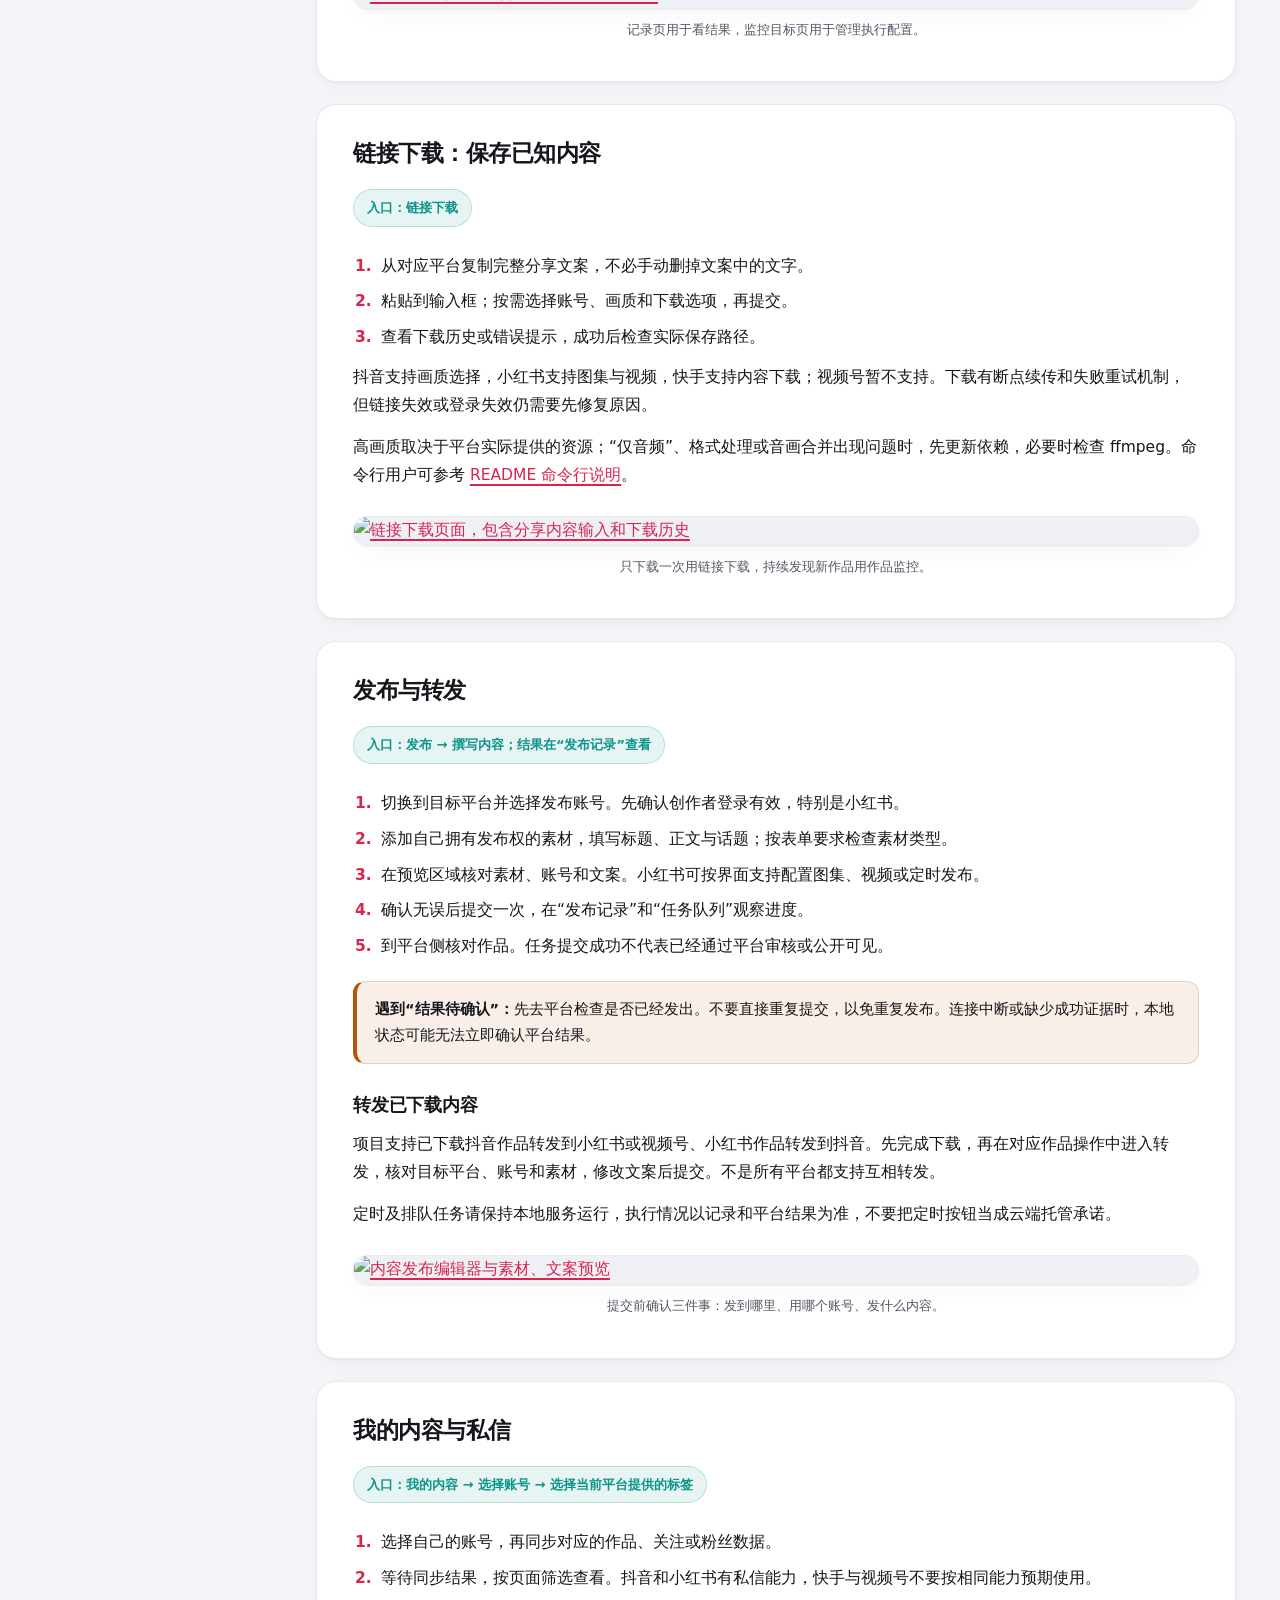
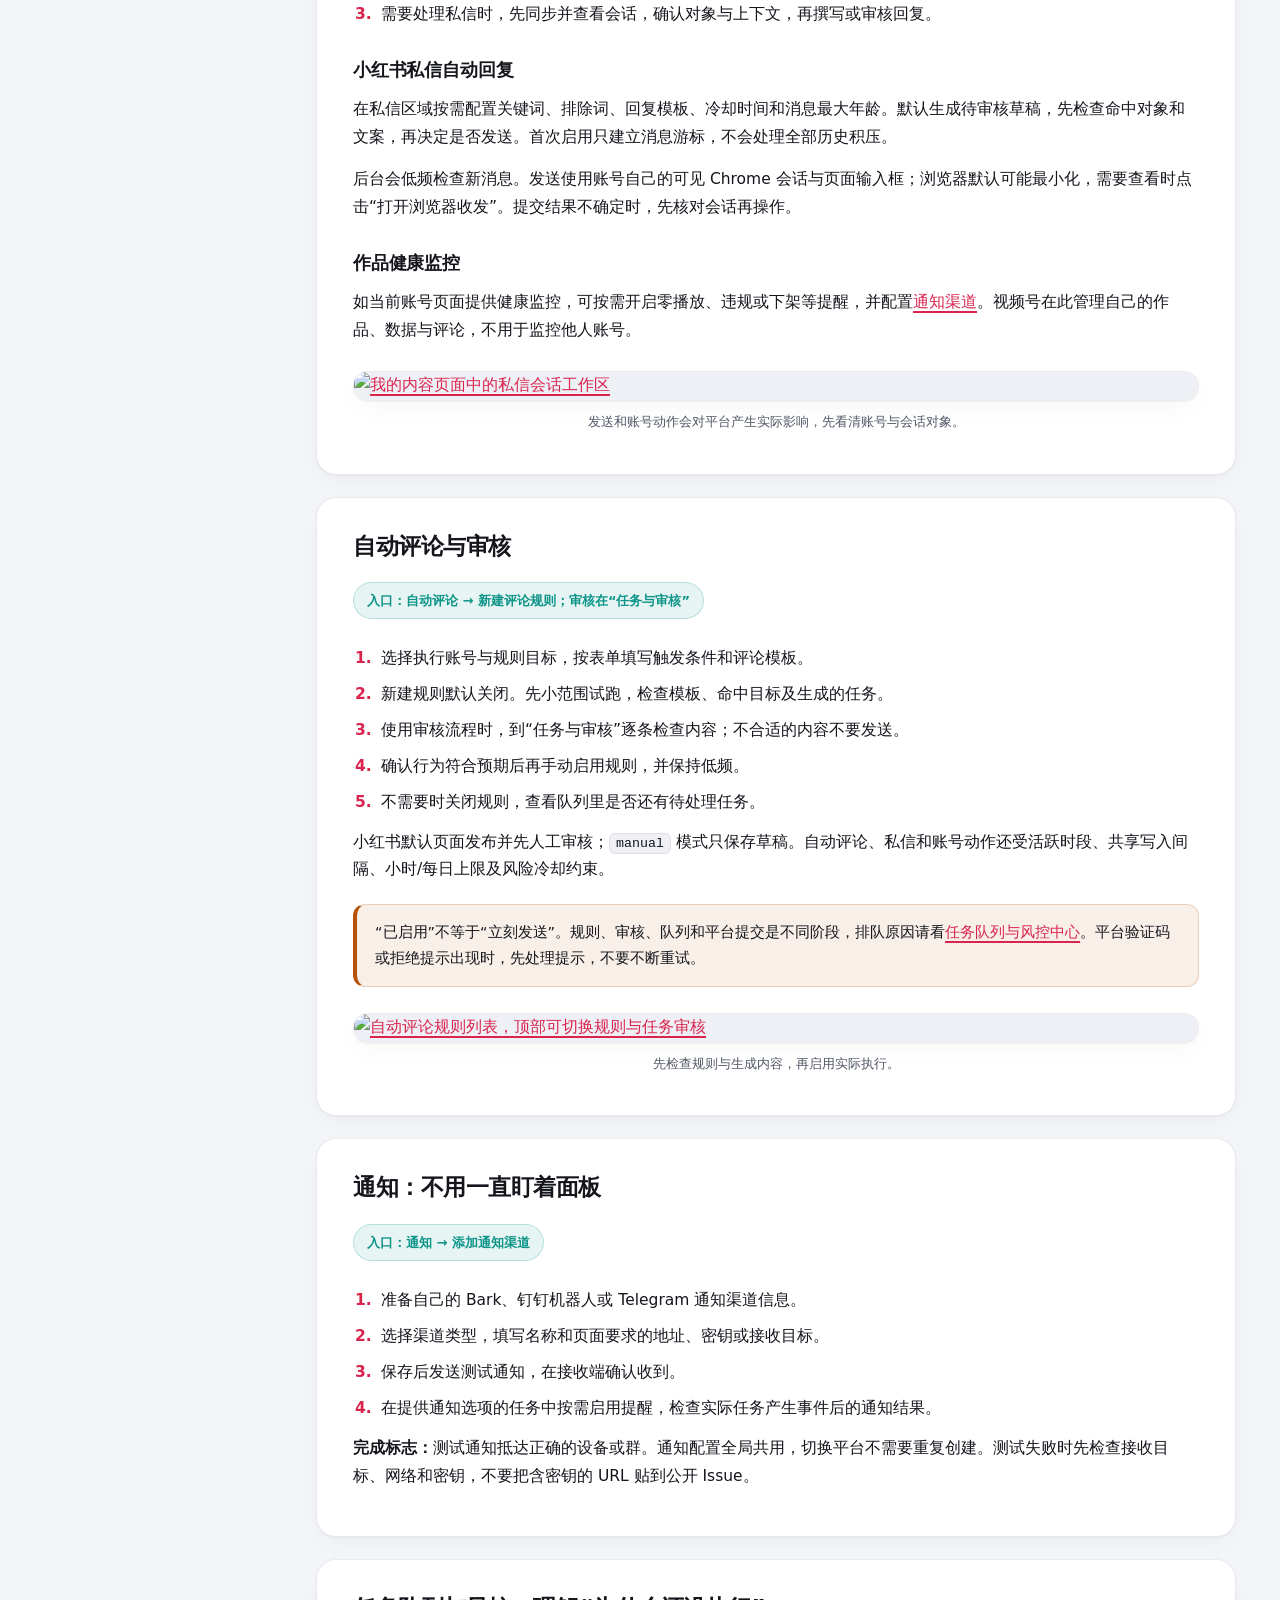
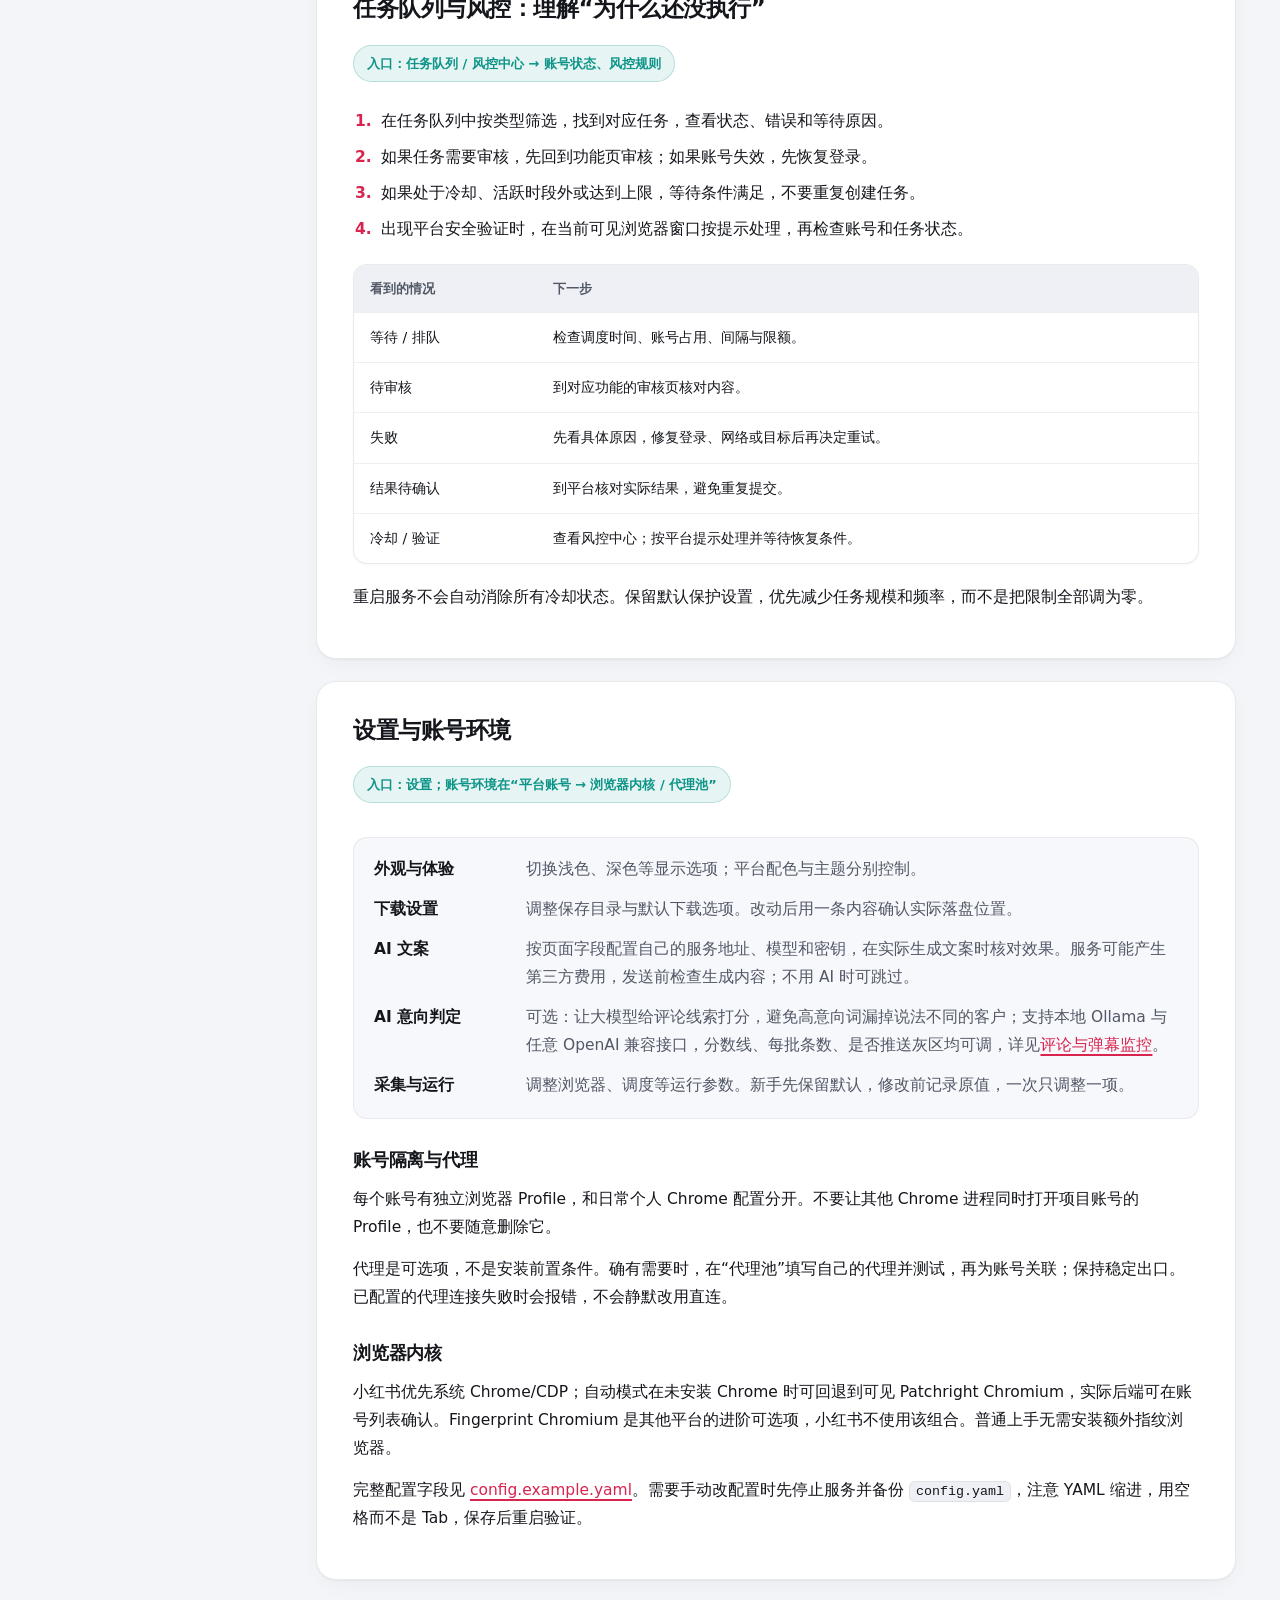
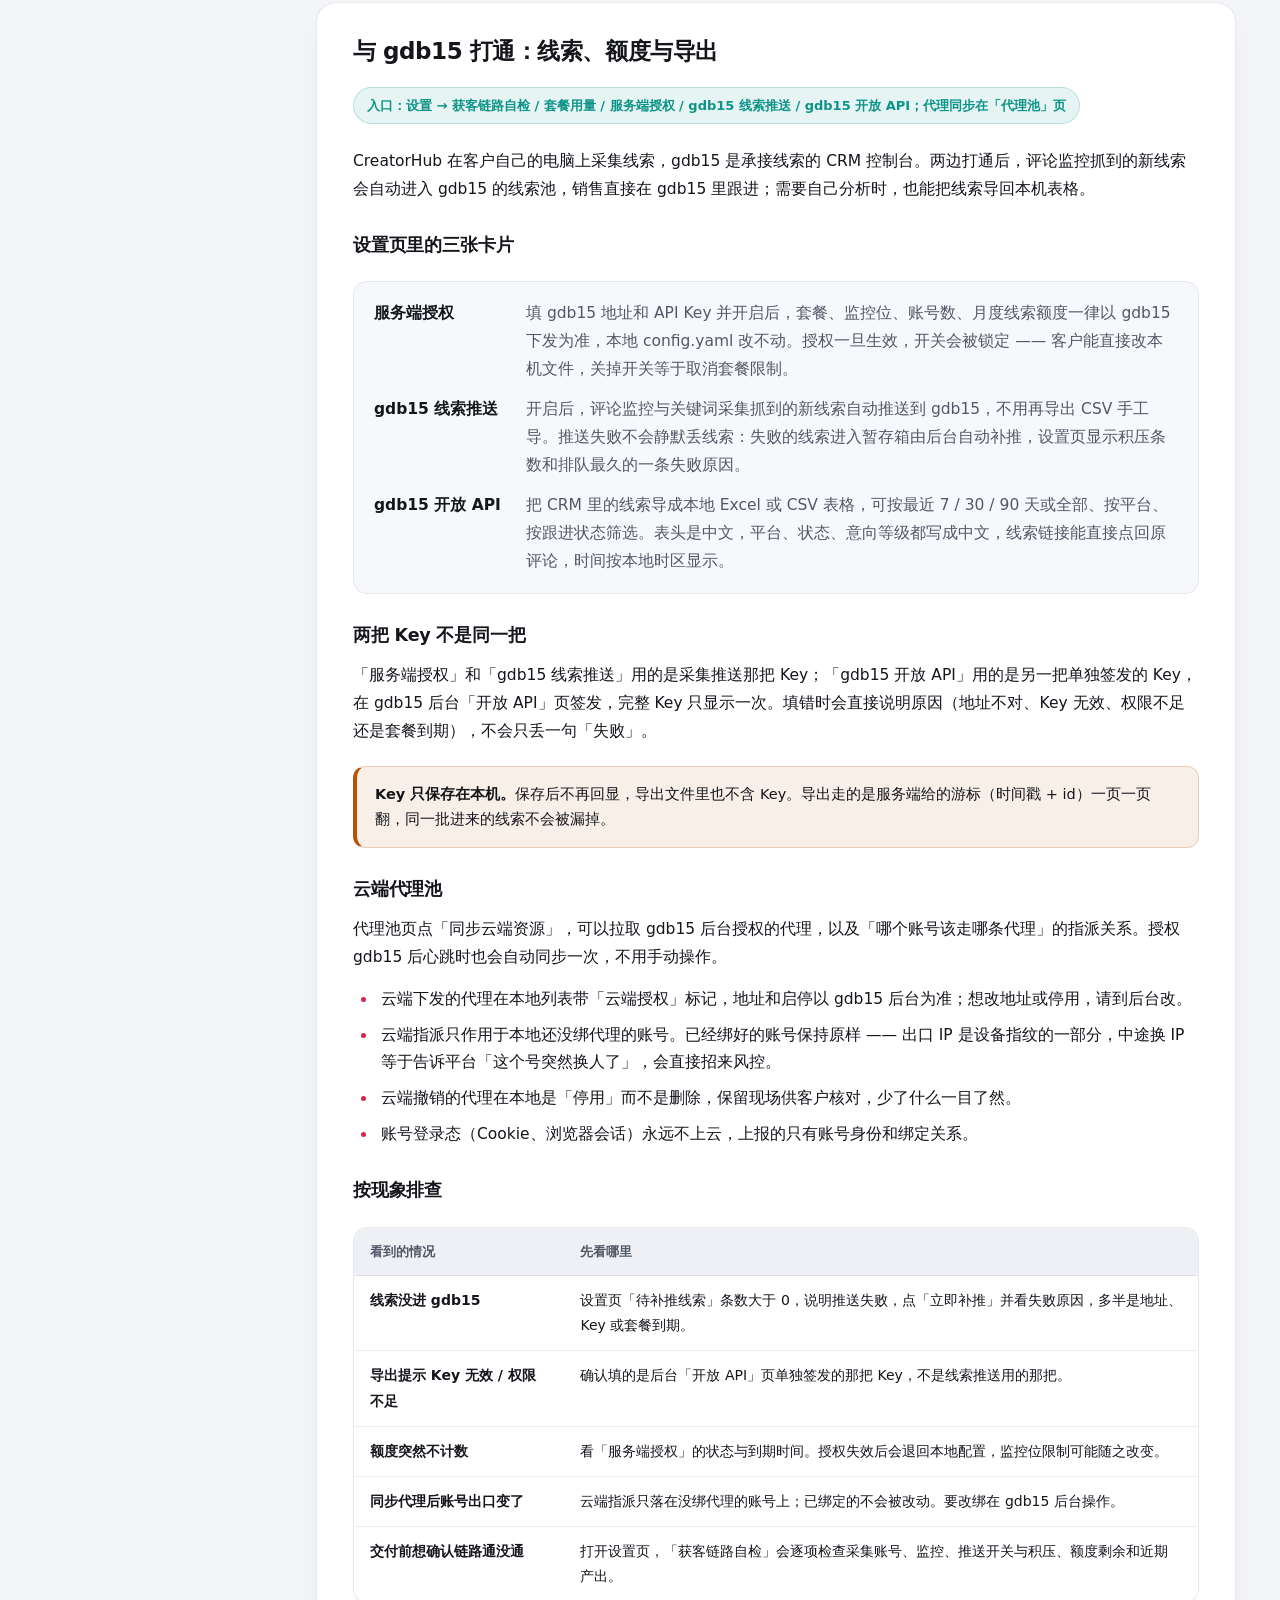
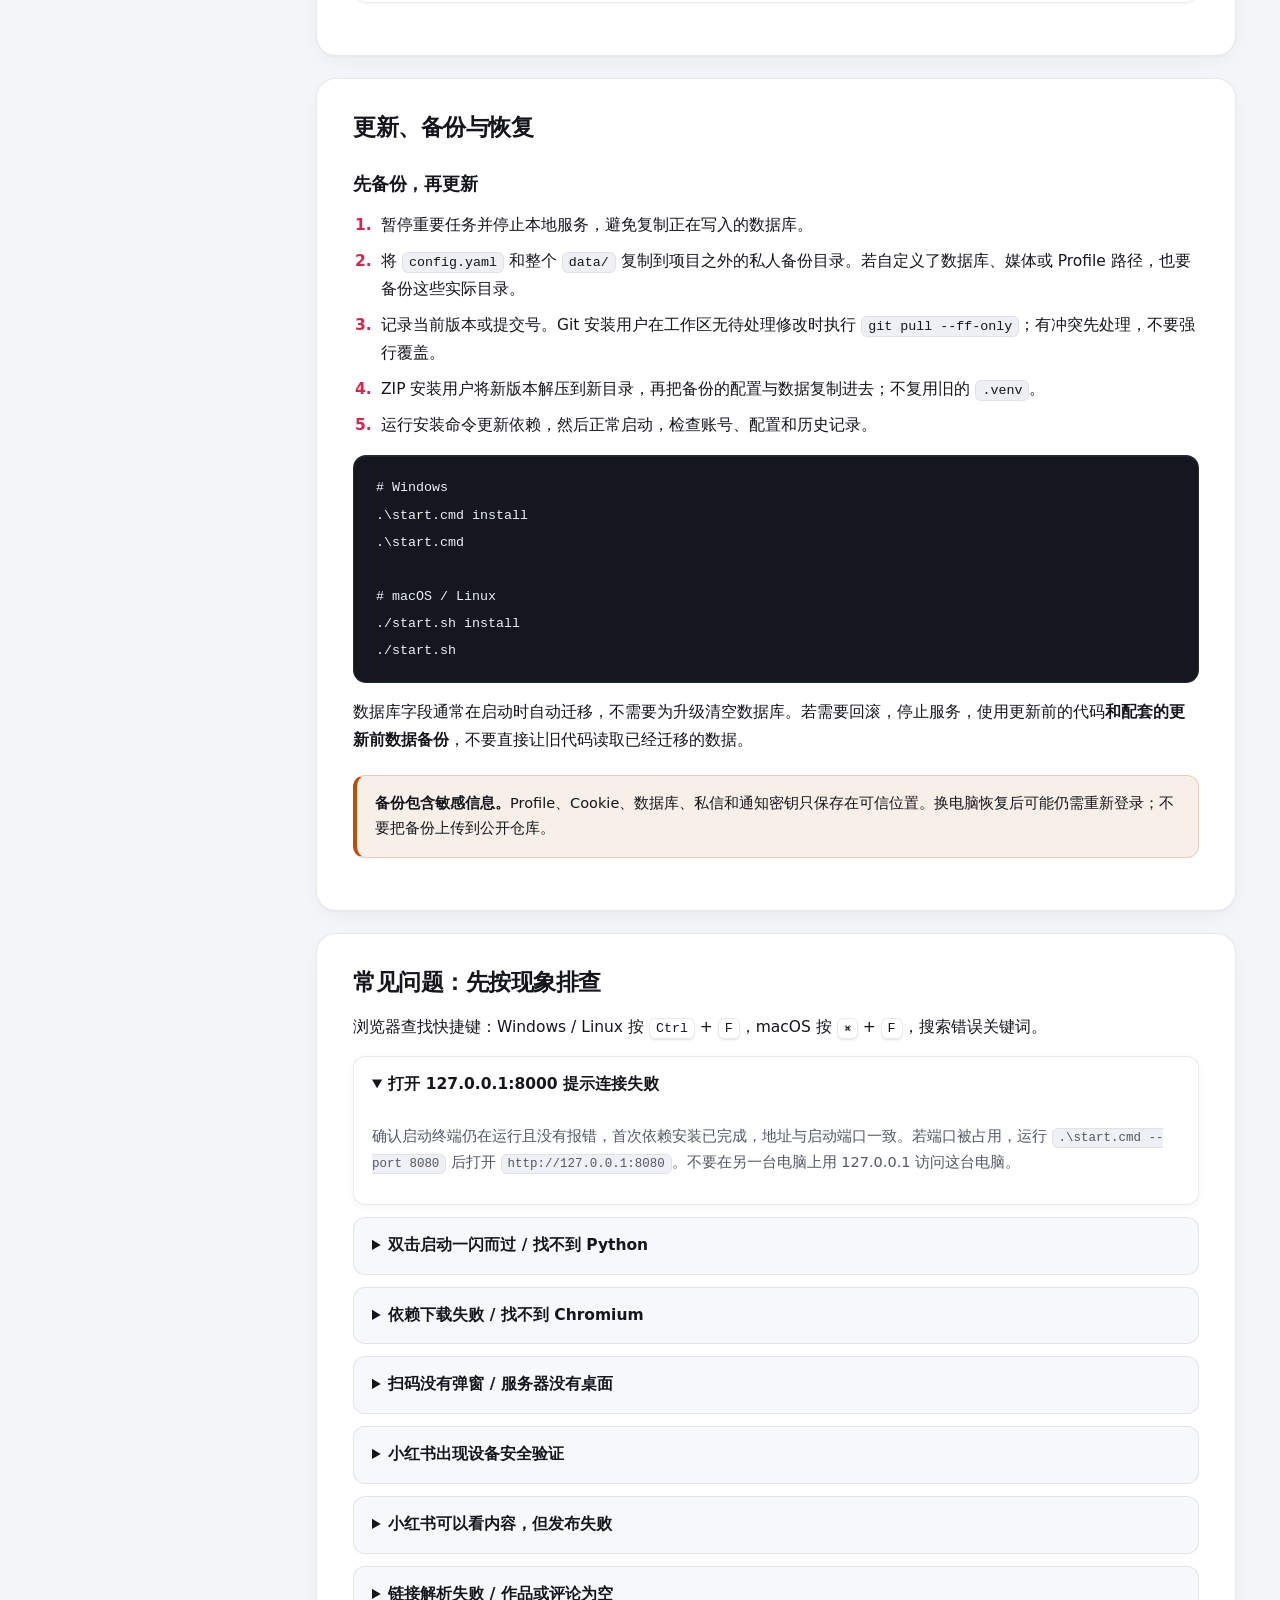
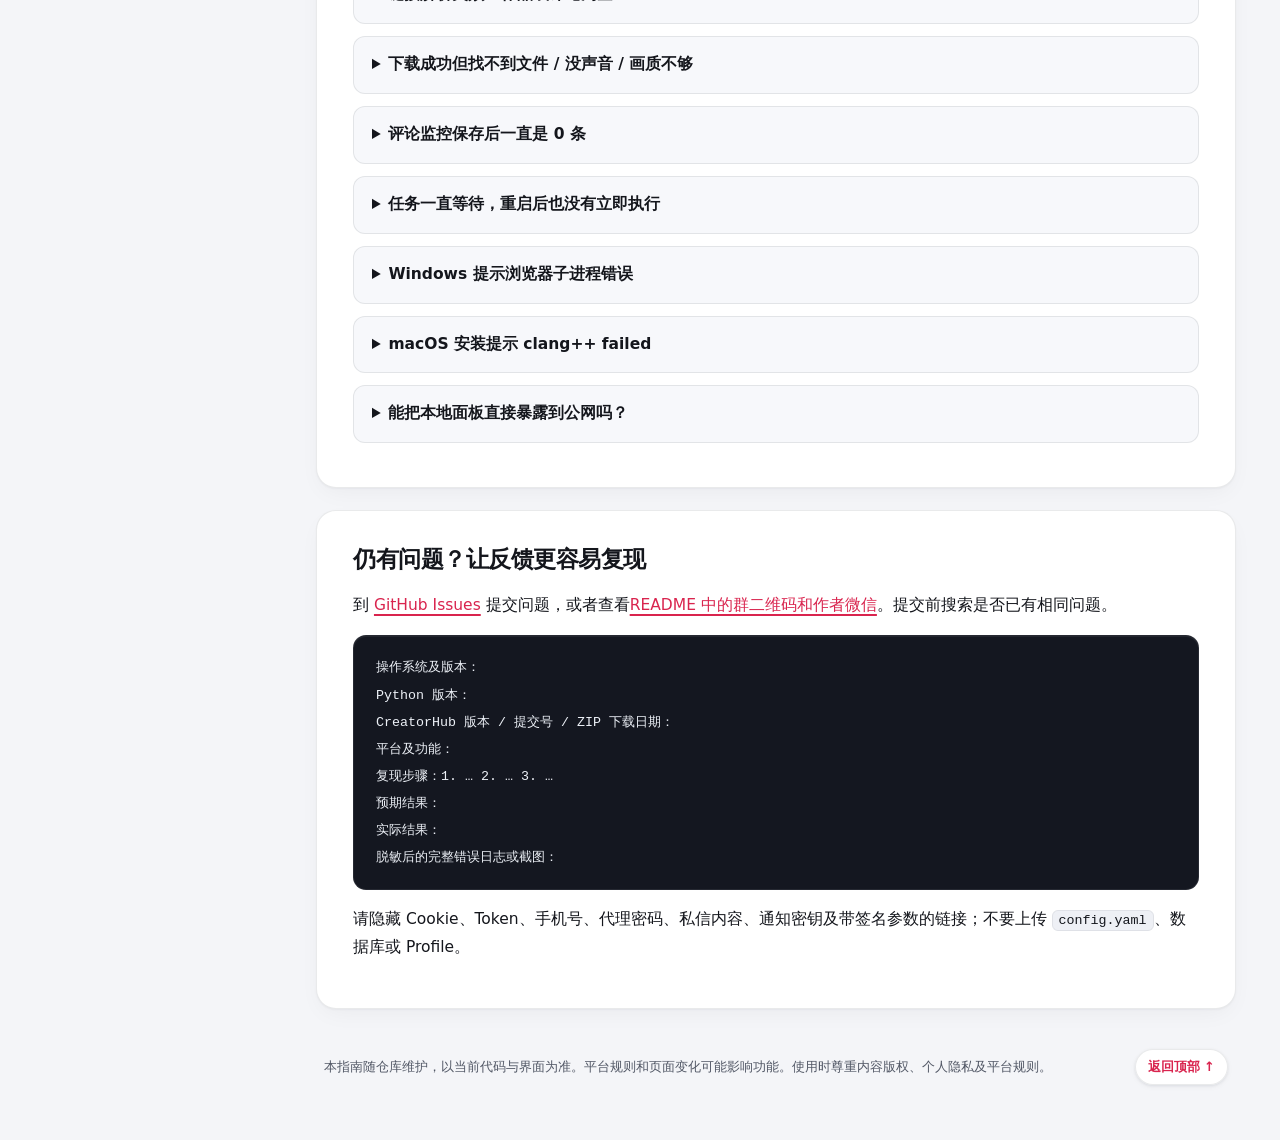
==== commit 12509e29: "feat(intent-ai): 意向判定切到在线通义千问，模型来源一键预设 - 设置卡片加「模型来源」下拉：阿里云百炼 / DeepSeek / 本机 Ollama，   一次填好接口地址、建议模型" ====
--- a/guide/index.html
+++ b/guide/index.html
@@ -133,8 +133,14 @@
     <section id="comments">
       <h2>评论与弹幕监控</h2>
       <h3>评论监控</h3><p class="path">入口：评论监控 → 新建评论监控</p>
-      <ol><li>选择单条作品或账号近期作品的监控方式，填写相应链接或目标。</li><li>选择已登录账号，按需设置检查周期与采集选项；第一次减少目标数量，其他参数先保留默认。</li><li>保存后查看“监控目标”的状态，执行后到“评论记录”查看结果。</li><li>看不到数据时检查目标是否有可见评论、登录是否有效，以及筛选条件是否排除了结果。</li></ol>
+      <ol><li>选择单条作品或账号近期作品的监控方式，填写相应链接或目标。</li><li>选择已登录账号，按需设置检查周期与采集选项；第一次减少目标数量，其他参数先保留默认。</li><li>保存后查看“监控目标”的状态，执行后到“评论记录”查看结果。</li><li>看不到数据时先看“监控目标”列表里那一行小字：本轮抓到多少条、过时间/地区剩下多少条、判定为高意向多少条。它直接区分“没抓到”和“抓到了但被筛掉”。</li></ol>
       <p>评论监控是读取和保存评论，<strong>不会因为你创建了监控就自动发出回复</strong>。回复规则见<a href="#autocomment">自动评论与审核</a>。</p>
+      <h3>让评论监控真正抓到客户</h3>
+      <p>评论监控的抓取路线取决于有没有绑定账号。没绑定账号时只能匿名打开浏览器，而抖音评论区默认按热度排序、不按时间排序，翻几屏拿到的多是很老的热评，再被“评论有效期”一筛就成 0。<strong>要给客户抓评论，请为监控位选择已登录账号</strong>，此时走账号自身的接口通道，按时间取新评论。</p>
+      <p>“高意向词”原本是硬闸门：评论里没有出现这些词就丢弃，所以“这车还在不”“可以去自提吗”这类真客户容易被漏掉。开启设置里的<strong>AI 意向判定</strong>后，意向词降级为加分信号，两路取并集：</p>
+      <dl><dt>高意向</dt><dd>命中意向词，或模型判定分数达到高意向线，直接进入线索并可推送 gdb15。</dd><dt>待人工确认</dt><dd>落在灰区，评论照常入库并打上徽章，默认不推送；可以在卡片里勾选“灰区也推给 gdb15”。</dd><dt>丢弃</dt><dd>模型明确判定为同行、广告、闲聊时才丢弃。模型没给出结论的评论会留在灰区，不会静默丢掉。</dd></dl>
+      <p>时间范围、IP 地区、排除词仍然是硬条件，AI 不会越权放行；模型接口整批失败时自动回退意向词口径，并把回退原因写在监控位上，AI 挂了不等于没有线索。</p>
+      <p>本地模型（Ollama）与云端接口都可以：云端判断更准，但评论文字、昵称和 IP 属地会发给该服务商，开启前先确认这一点可以接受。「模型来源」下拉里选一家会替你填好接口地址与建议参数（阿里云百炼填 <code>https://dashscope.aliyuncs.com/compatible-mode/v1</code>、模型 <code>qwen3.7-flash</code>；DeepSeek 填 <code>https://api.deepseek.com/v1</code>；本机 Ollama 的 Key 留空即可），API Key 仍需自己贴。开启前用卡片里的“试判几条”先看模型判得准不准，再决定要不要打开。</p>
       <h3>弹幕监控（仅抖音短视频）</h3><p class="path">入口：切换到抖音 → 弹幕监控 → 新建弹幕监控</p>
       <ol><li>填写视频目标并选择账号；自己的视频使用创作中心来源，公开视频使用播放器来源。</li><li>设置视频内时间范围，按需添加关键词、文本长度、点赞数和容量上限。</li><li>保存并等待执行，到“弹幕记录”查看按视频时间点排列的结果。</li></ol>
       <p>弹幕时间是视频播放时间轴上的位置，不是评论发布时间，也不是直播弹幕。评论区有内容不代表视频中一定有弹幕。</p>
@@ -190,7 +196,7 @@
 
     <section id="settings">
       <h2>设置与账号环境</h2><p class="path">入口：设置；账号环境在“平台账号 → 浏览器内核 / 代理池”</p>
-      <dl><dt>外观与体验</dt><dd>切换浅色、深色等显示选项；平台配色与主题分别控制。</dd><dt>下载设置</dt><dd>调整保存目录与默认下载选项。改动后用一条内容确认实际落盘位置。</dd><dt>AI 文案</dt><dd>按页面字段配置自己的服务地址、模型和密钥，在实际生成文案时核对效果。服务可能产生第三方费用，发送前检查生成内容；不用 AI 时可跳过。</dd><dt>采集与运行</dt><dd>调整浏览器、调度等运行参数。新手先保留默认，修改前记录原值，一次只调整一项。</dd></dl>
+      <dl><dt>外观与体验</dt><dd>切换浅色、深色等显示选项；平台配色与主题分别控制。</dd><dt>下载设置</dt><dd>调整保存目录与默认下载选项。改动后用一条内容确认实际落盘位置。</dd><dt>AI 文案</dt><dd>按页面字段配置自己的服务地址、模型和密钥，在实际生成文案时核对效果。服务可能产生第三方费用，发送前检查生成内容；不用 AI 时可跳过。</dd><dt>AI 意向判定</dt><dd>可选：让大模型给评论线索打分，避免高意向词漏掉说法不同的客户；支持本地 Ollama 与任意 OpenAI 兼容接口，分数线、每批条数、是否推送灰区均可调，详见<a href="#comments">评论与弹幕监控</a>。</dd><dt>采集与运行</dt><dd>调整浏览器、调度等运行参数。新手先保留默认，修改前记录原值，一次只调整一项。</dd></dl>
       <h3>账号隔离与代理</h3><p>每个账号有独立浏览器 Profile，和日常个人 Chrome 配置分开。不要让其他 Chrome 进程同时打开项目账号的 Profile，也不要随意删除它。</p>
       <p>代理是可选项，不是安装前置条件。确有需要时，在“代理池”填写自己的代理并测试，再为账号关联；保持稳定出口。已配置的代理连接失败时会报错，不会静默改用直连。</p>
       <h3>浏览器内核</h3><p>小红书优先系统 Chrome/CDP；自动模式在未安装 Chrome 时可回退到可见 Patchright Chromium，实际后端可在账号列表确认。Fingerprint Chromium 是其他平台的进阶可选项，小红书不使用该组合。普通上手无需安装额外指纹浏览器。</p>
@@ -262,6 +268,7 @@
       <details><summary>小红书可以看内容，但发布失败</summary><p>主站扫码登录与创作者登录相互独立。先完成创作者登录，再检查素材要求和发布记录。若提示“结果待确认”，先在平台核对，不要立即重发。</p></details>
       <details><summary>链接解析失败 / 作品或评论为空</summary><p>确认平台选对、账号有效、作品在浏览器里可见，重新复制完整分享文案。小红书保留有效的 <code>xsec_token</code>。检查任务执行时间、历史回填、筛选条件及平台本身是否有可见结果。</p></details>
       <details><summary>下载成功但找不到文件 / 没声音 / 画质不够</summary><p>查看下载记录与当前保存目录，默认文件在 <code>data/media/</code> 下。媒体处理异常先更新依赖；项目可使用 Python 依赖附带的 ffmpeg，也可使用加入 PATH 的系统 ffmpeg。画质还受源资源限制。</p></details>
+      <details><summary>评论监控保存后一直是 0 条</summary><p>先看“监控目标”列表该行的说明文字，它会告诉你本轮抓到几条、筛掉几条。抓到 0 条：多为没绑定抓取账号（匿名浏览只能按热度拿到老评论）、登录态失效或作品本身没有可见评论；抓到了但筛掉：检查“评论有效期”、IP 地区与排除词；筛掉后判为线索 0 条：意向词太窄，补齐关键词或开启 AI 意向判定。抓取失败的原因现在会显示在该行的警告图标里，不再只写进没人看的日志。</p></details>
       <details><summary>任务一直等待，重启后也没有立即执行</summary><p>查看“任务队列”和“风控中心”的账号状态，确认审核、活跃时段、限额、共享间隔、代理和风险冷却。等待不是卡死的充分证据，重复提交可能制造重复任务。</p></details>
       <details><summary>Windows 提示浏览器子进程错误</summary><p>先使用项目启动脚本和单 worker，不要额外添加 <code>--workers</code>。更新依赖并运行 <code>.\start.cmd check</code>，仍失败时保留完整错误日志。</p></details>
       <details><summary>macOS 安装提示 clang++ failed</summary><p>先备份数据并更新项目，停止服务，把项目内的旧 <code>.venv</code> 重命名留作排查，再执行 <code>./start.sh install</code> 重建环境。不要改动系统 Python 或误删 <code>data/</code>。</p></details>
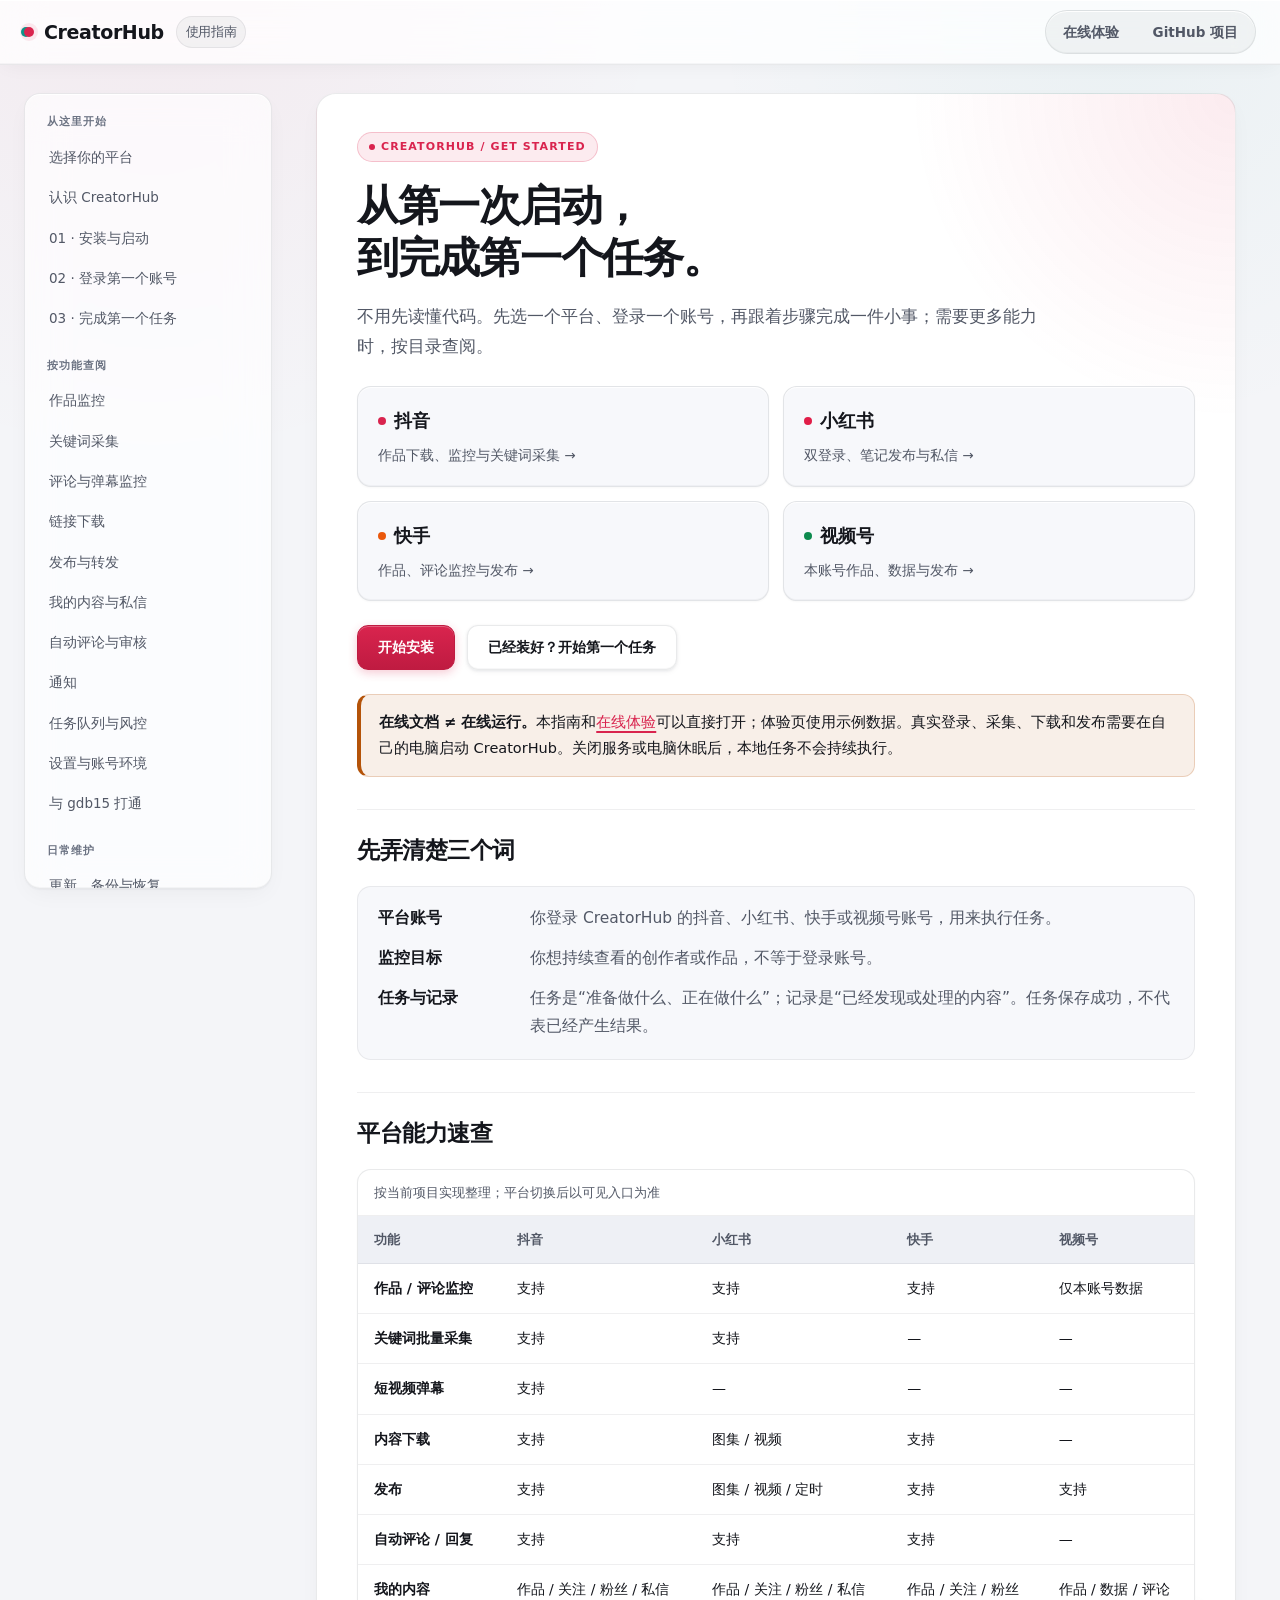
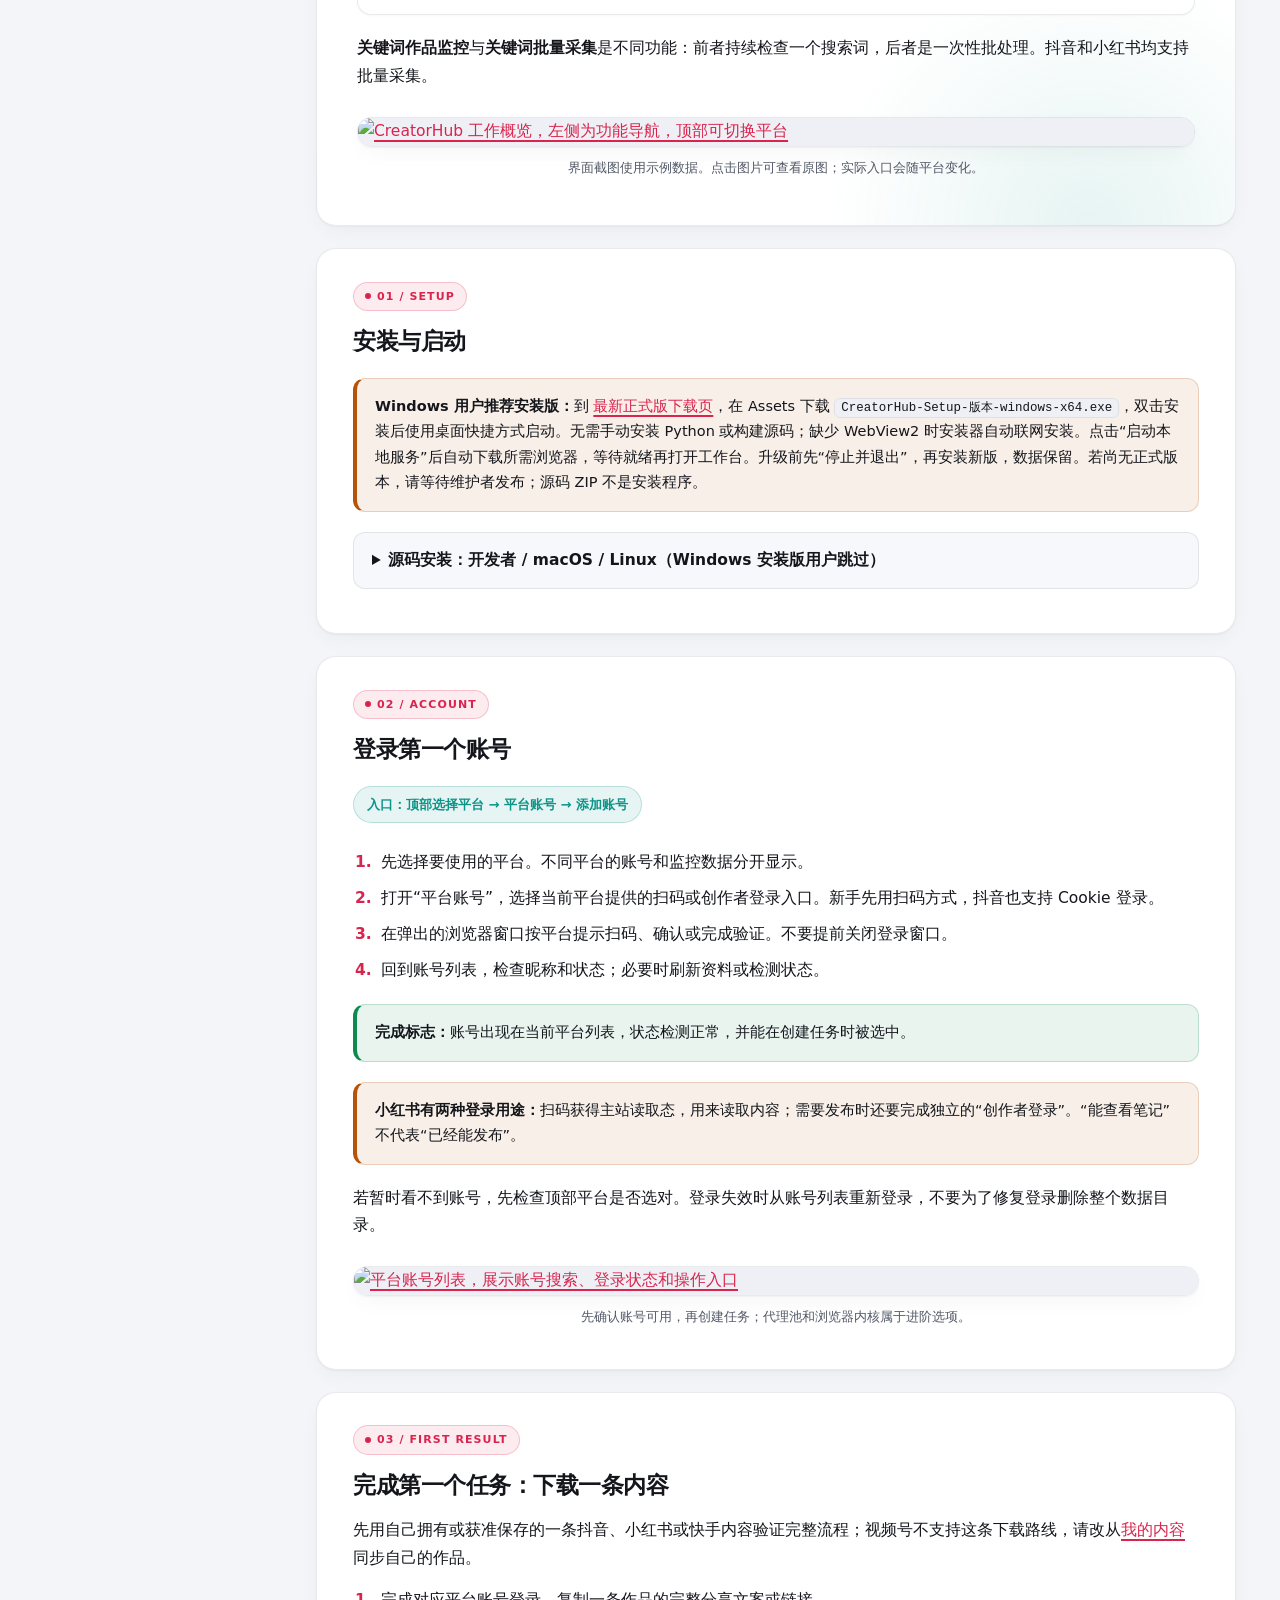
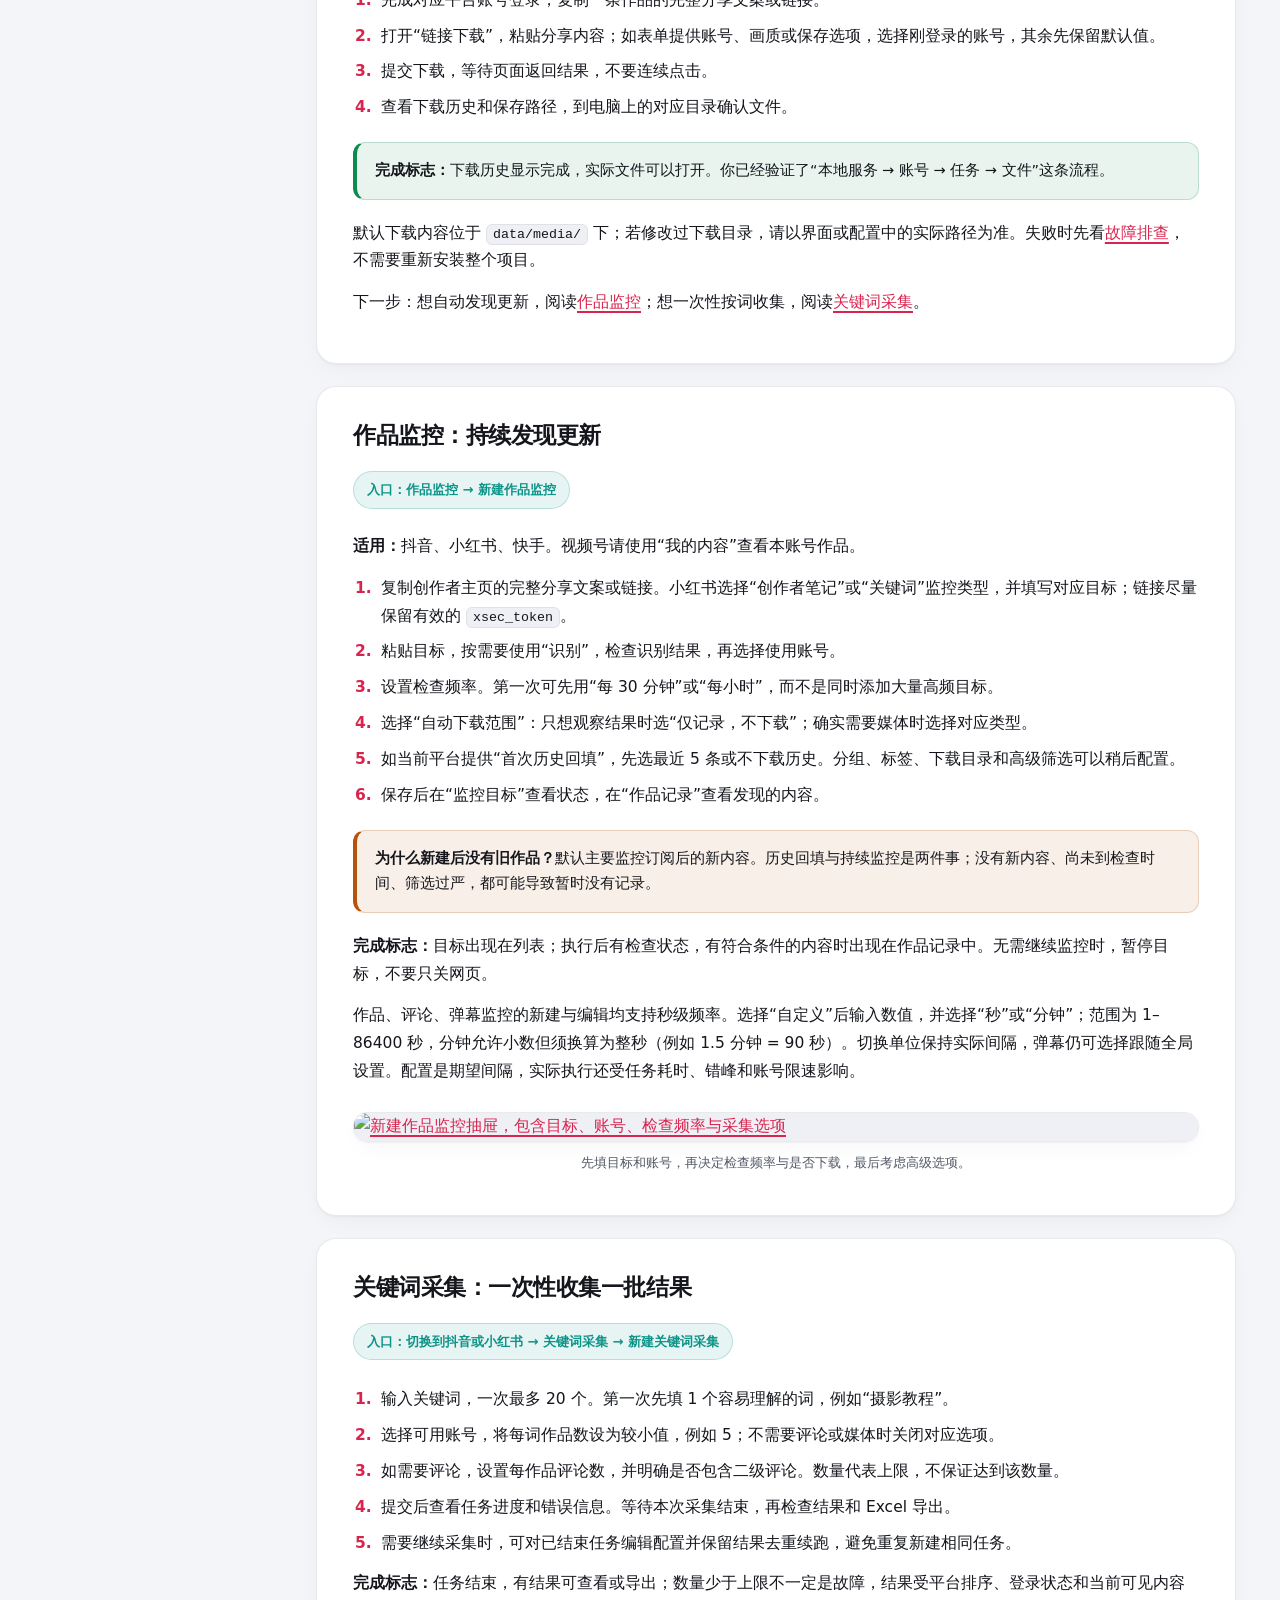
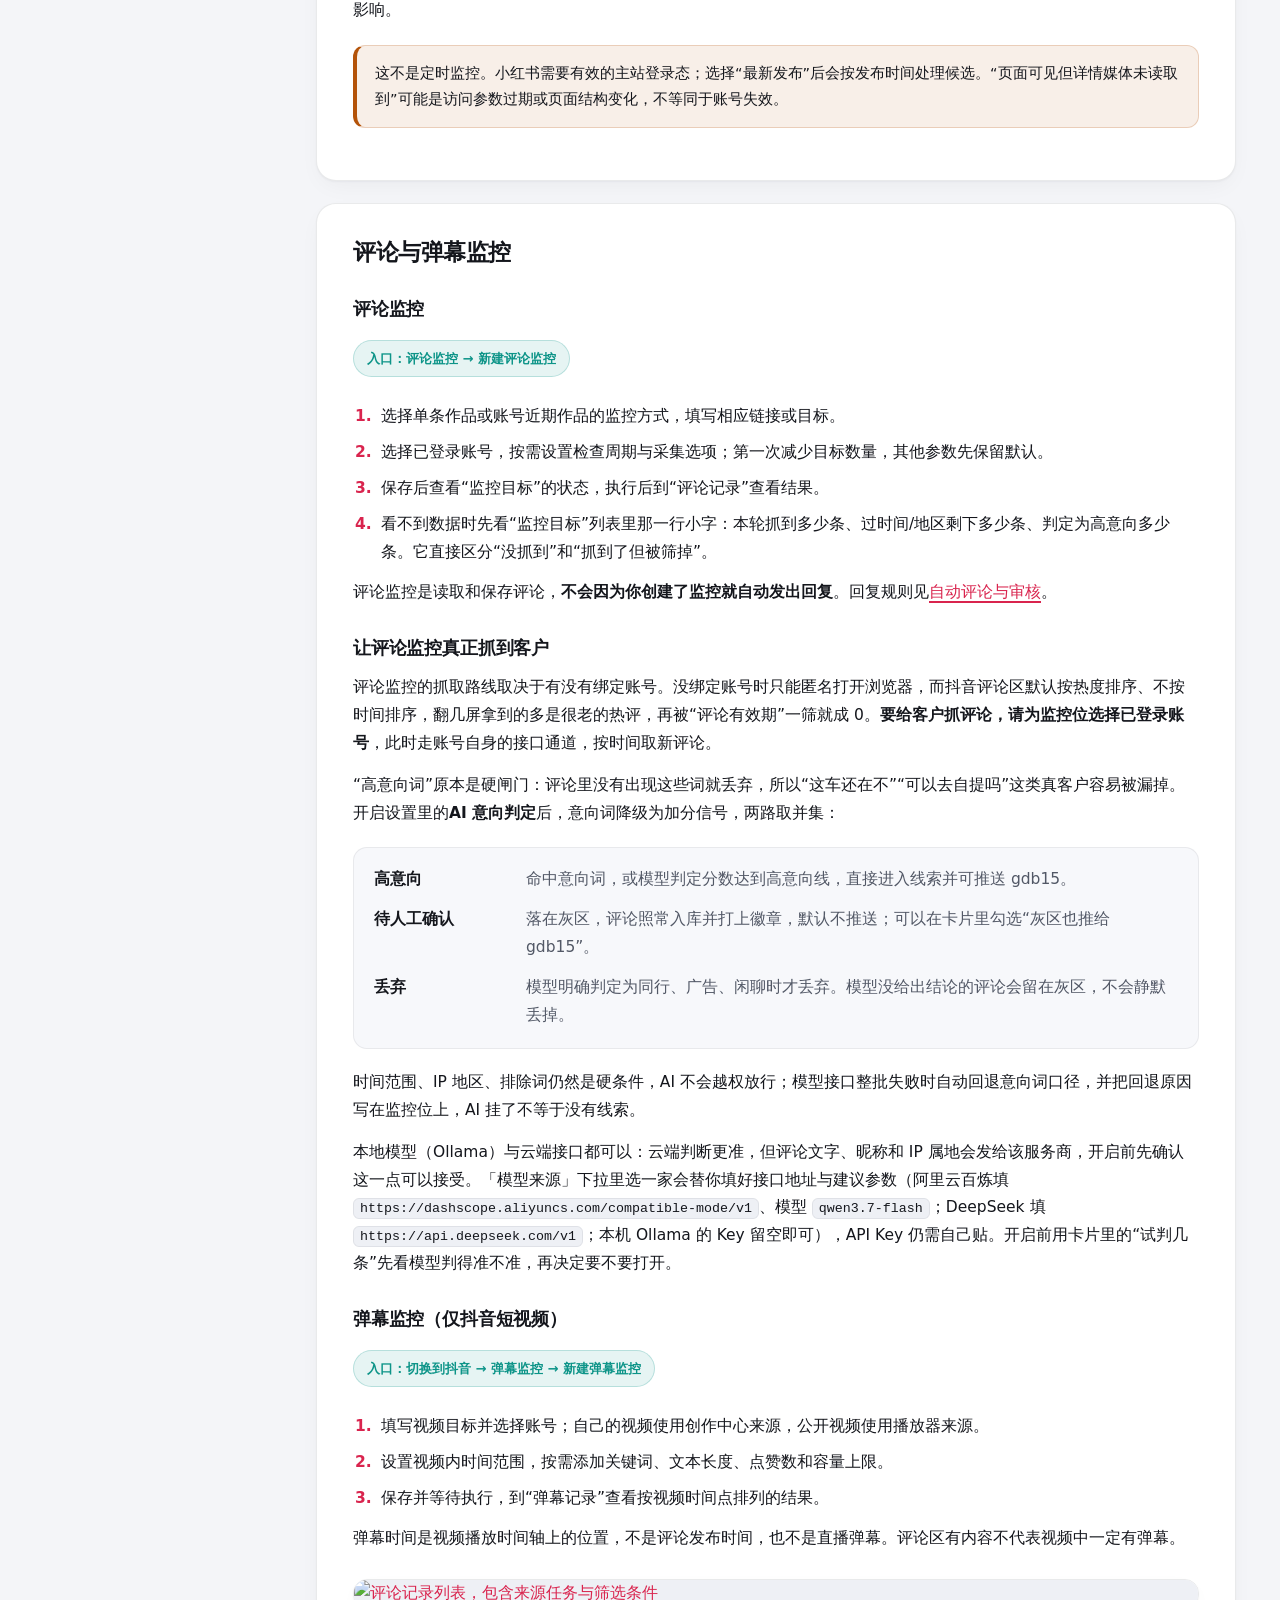
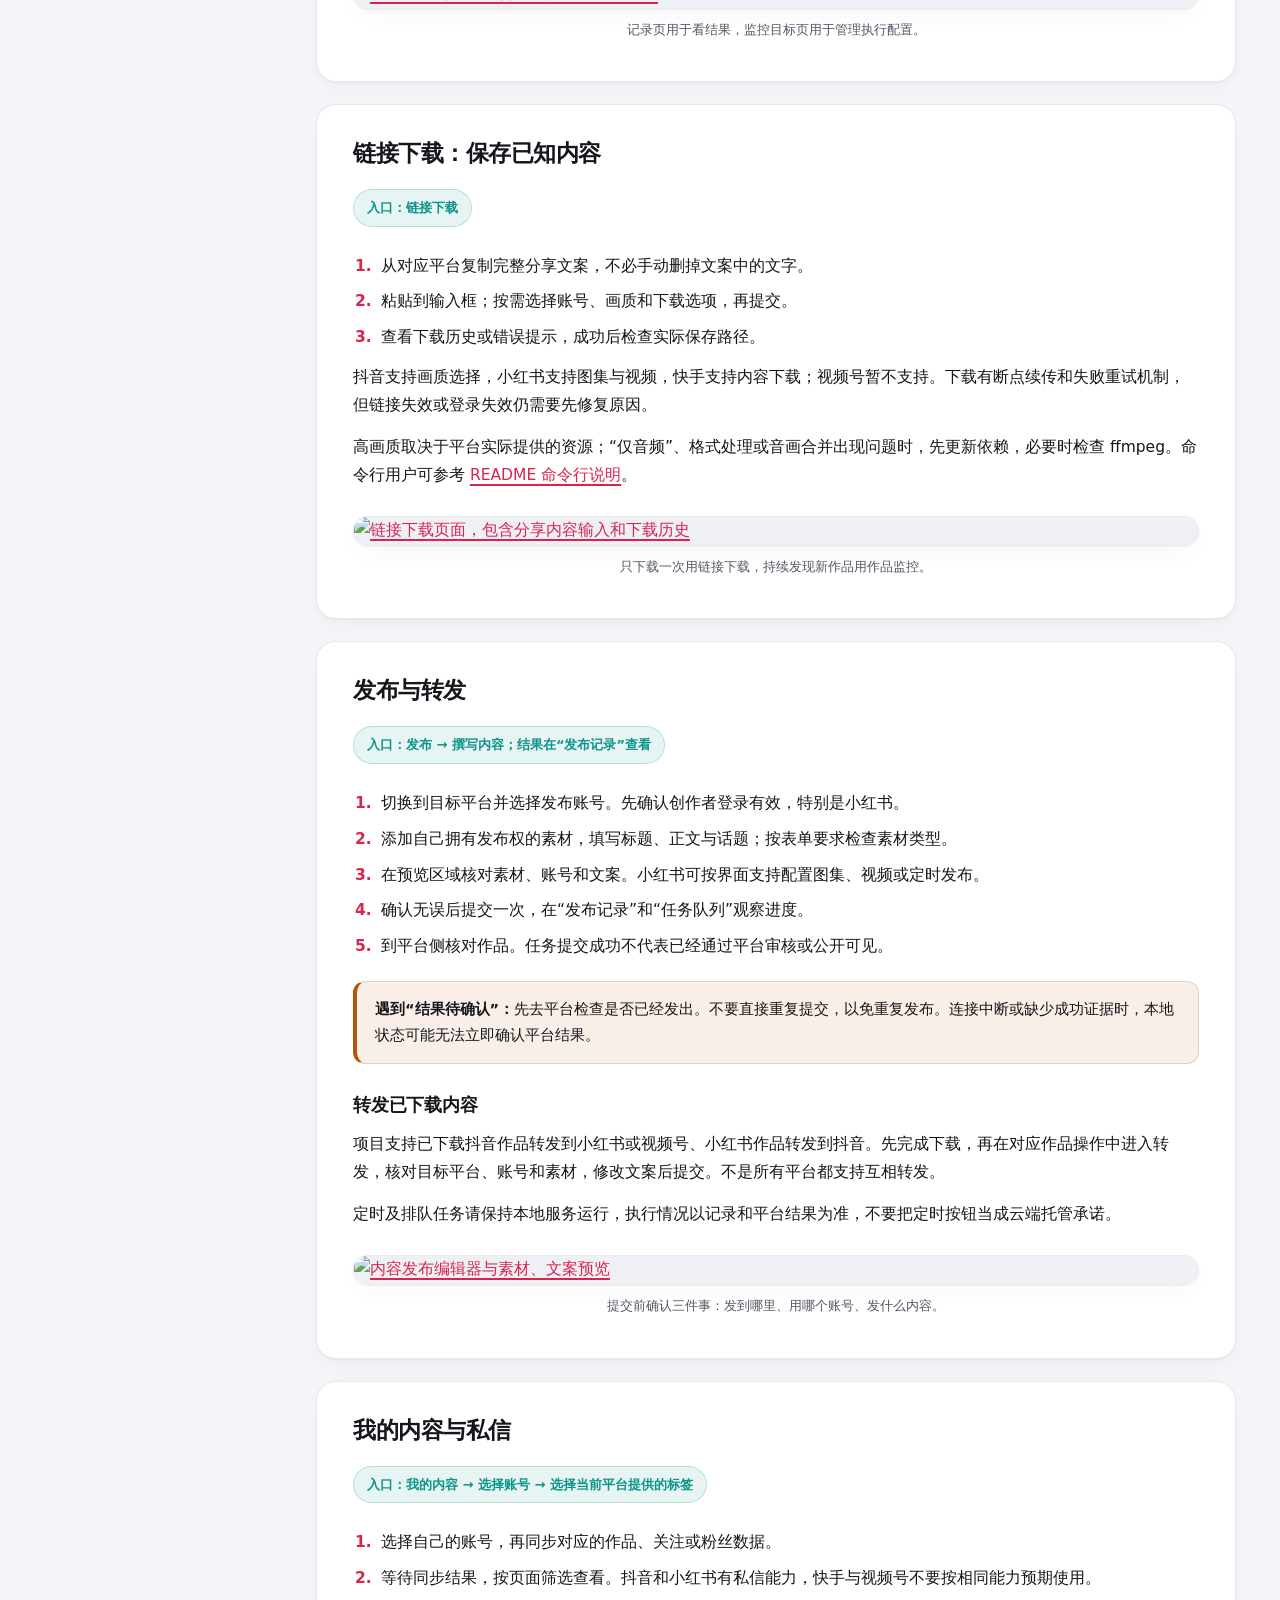
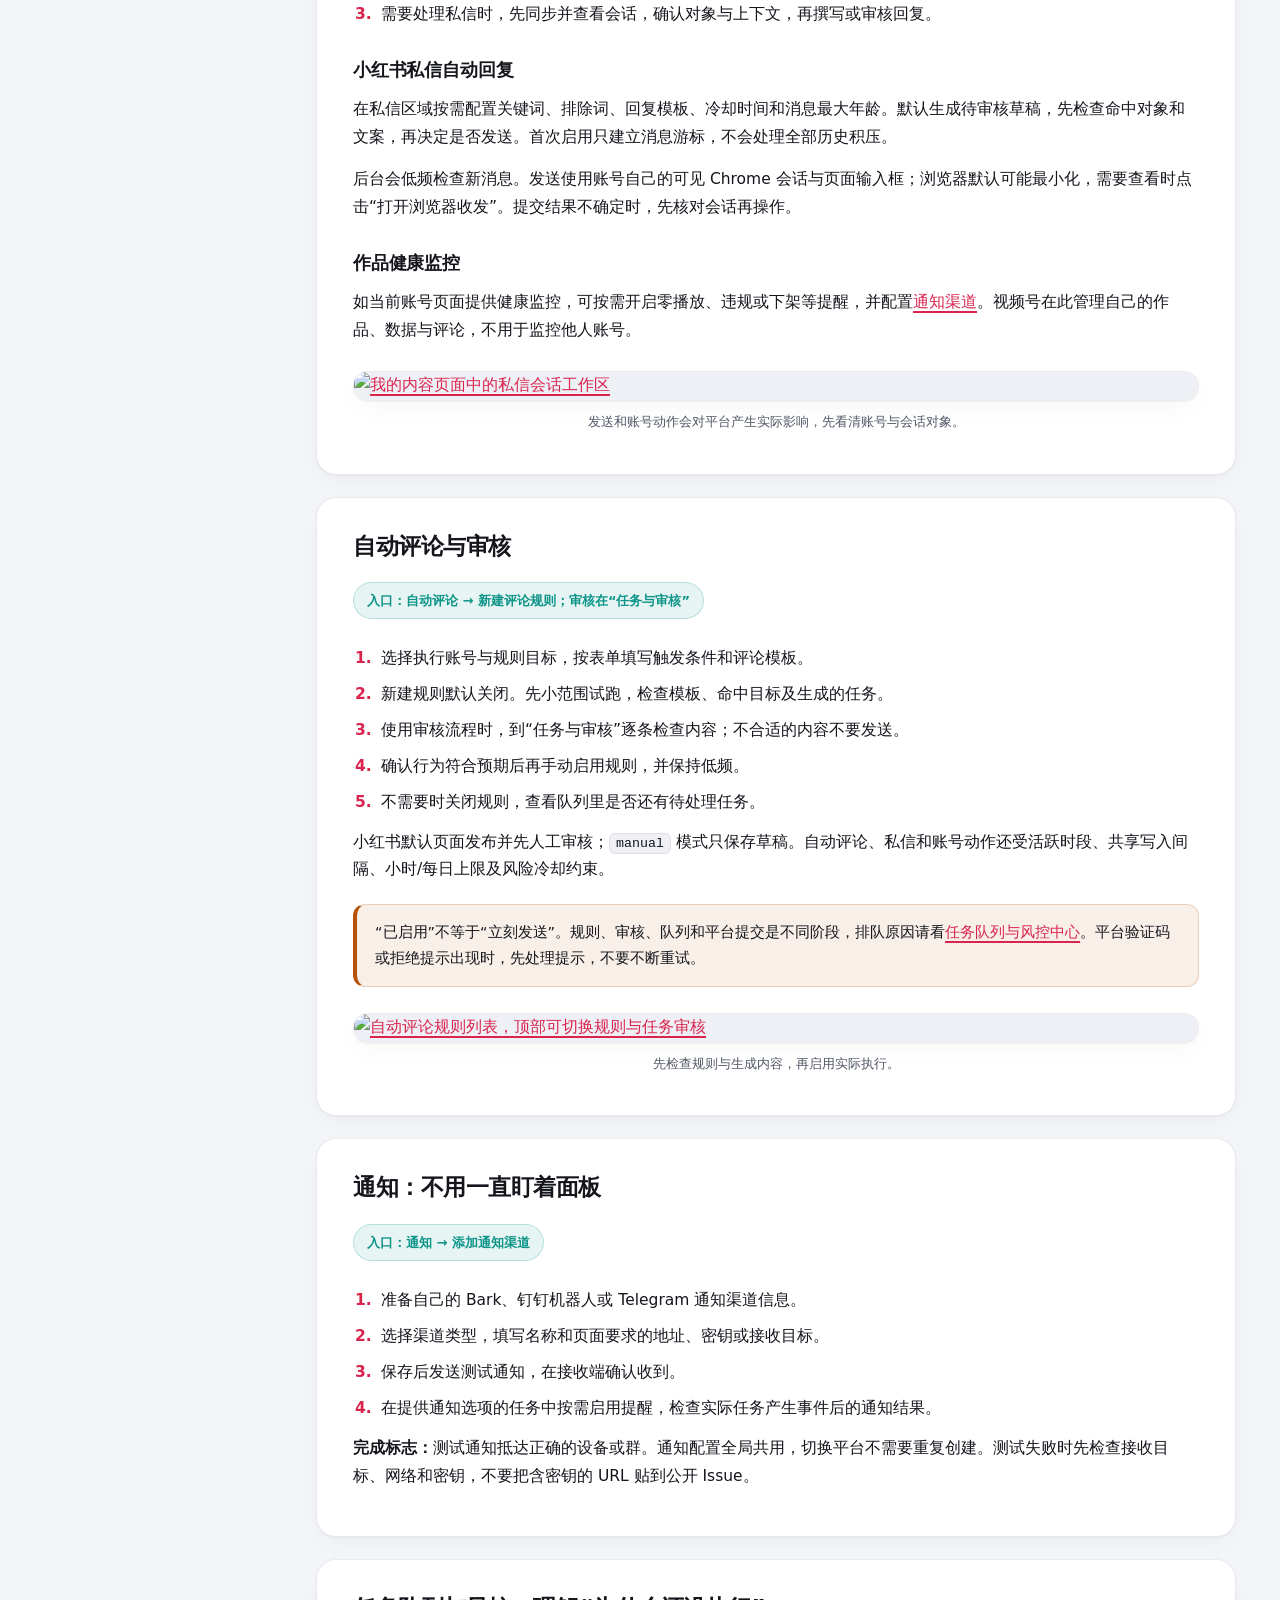
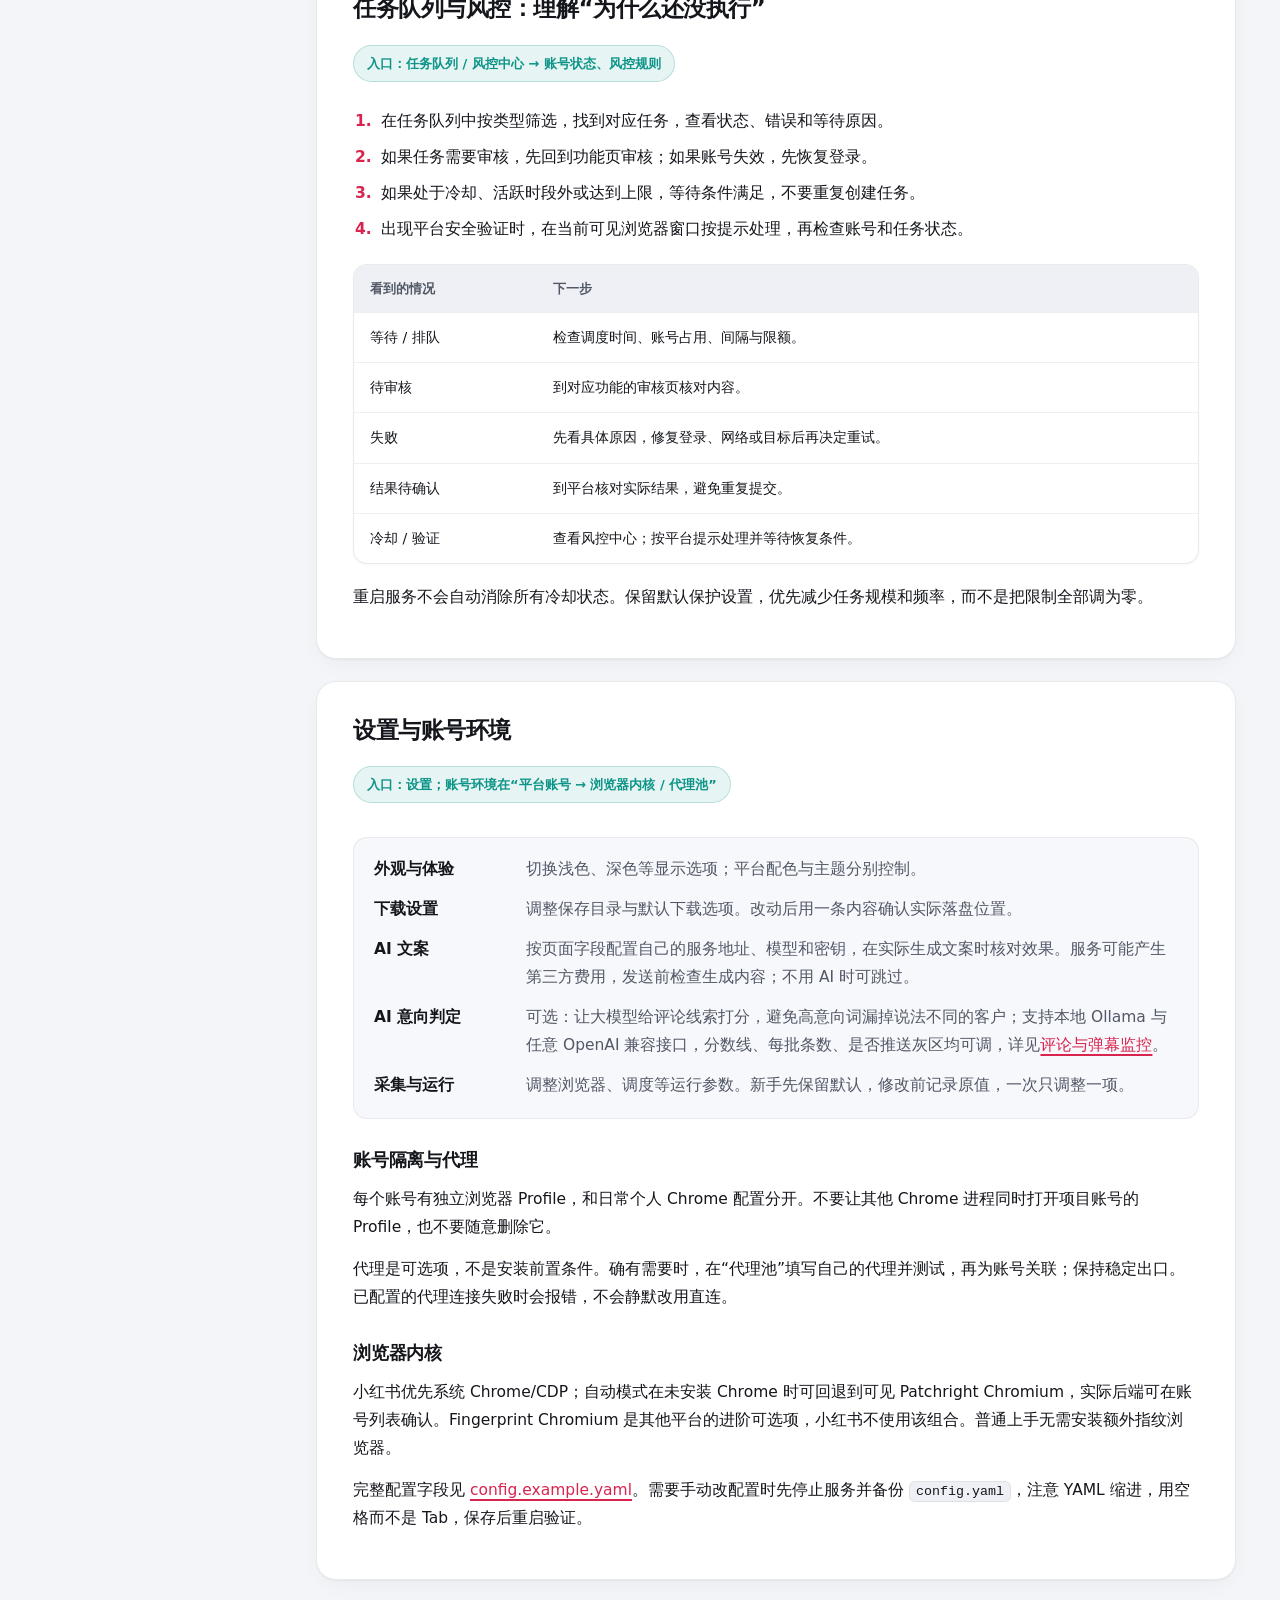
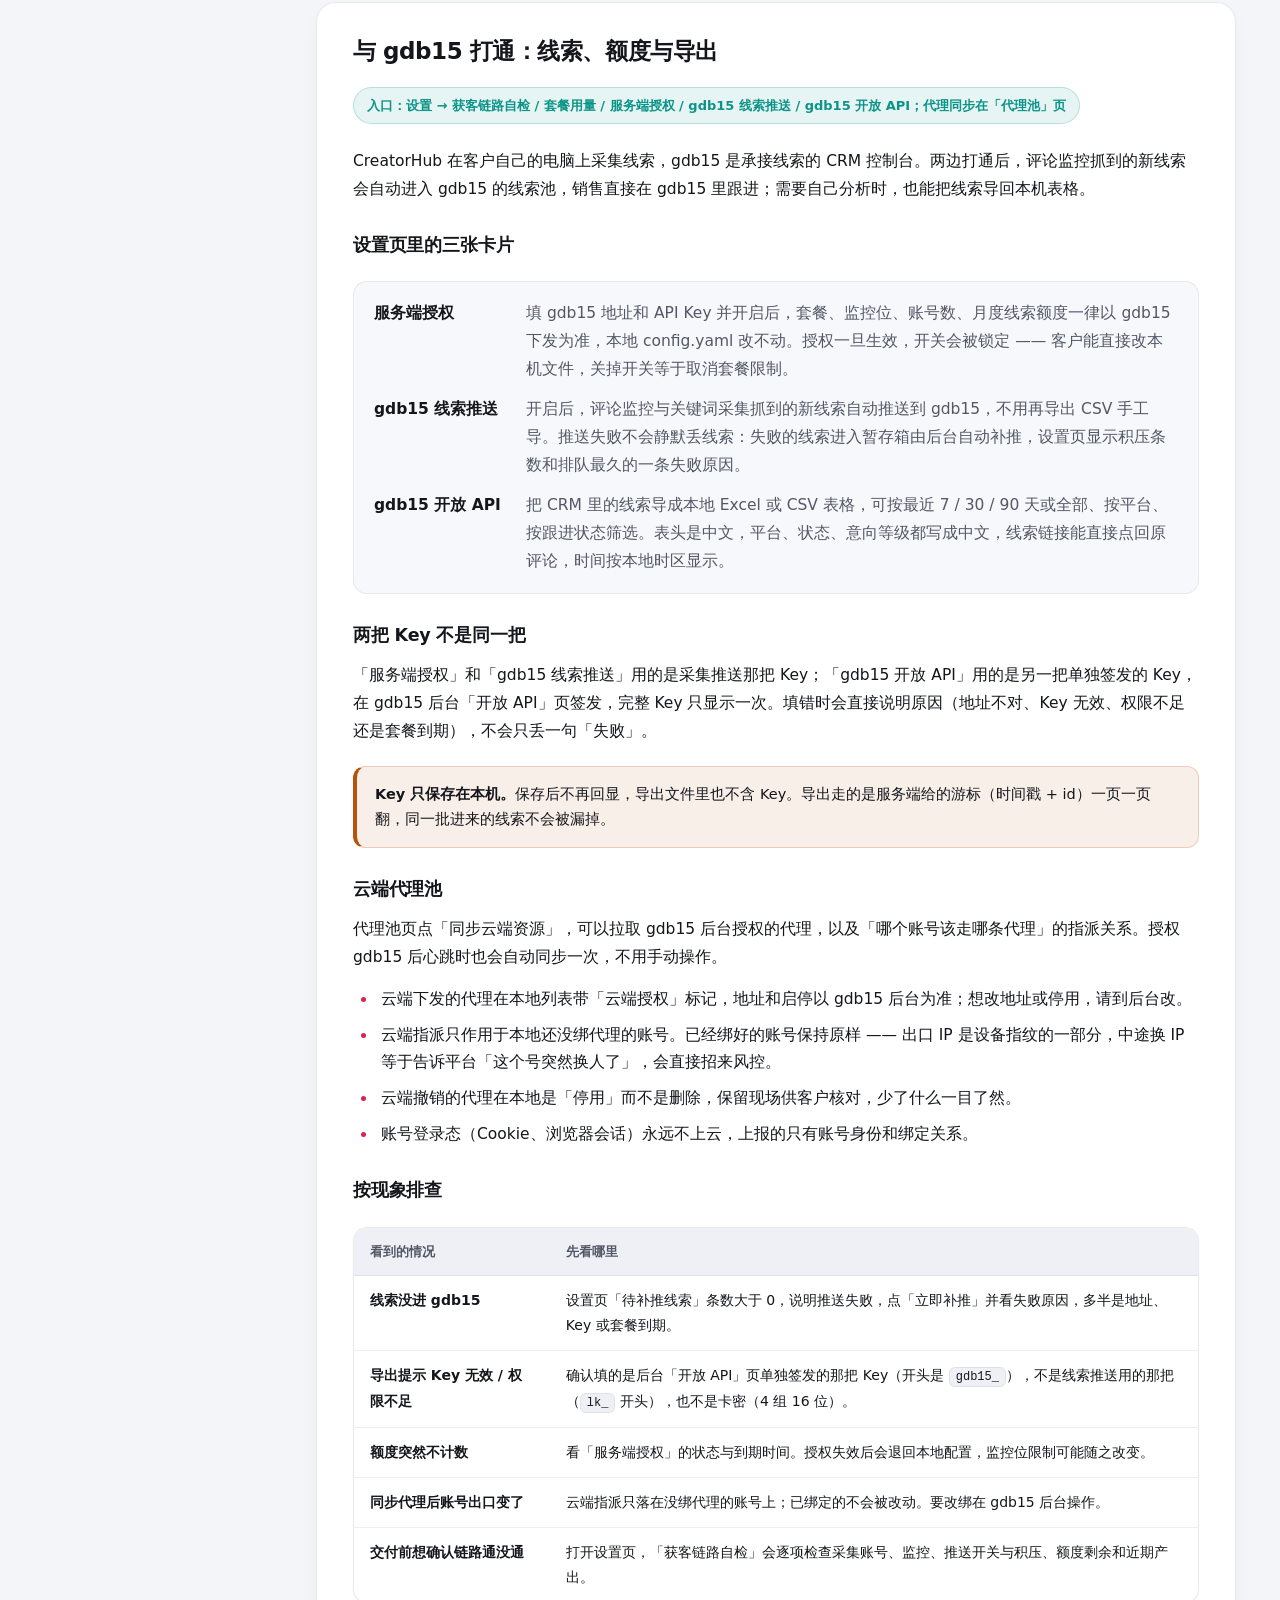
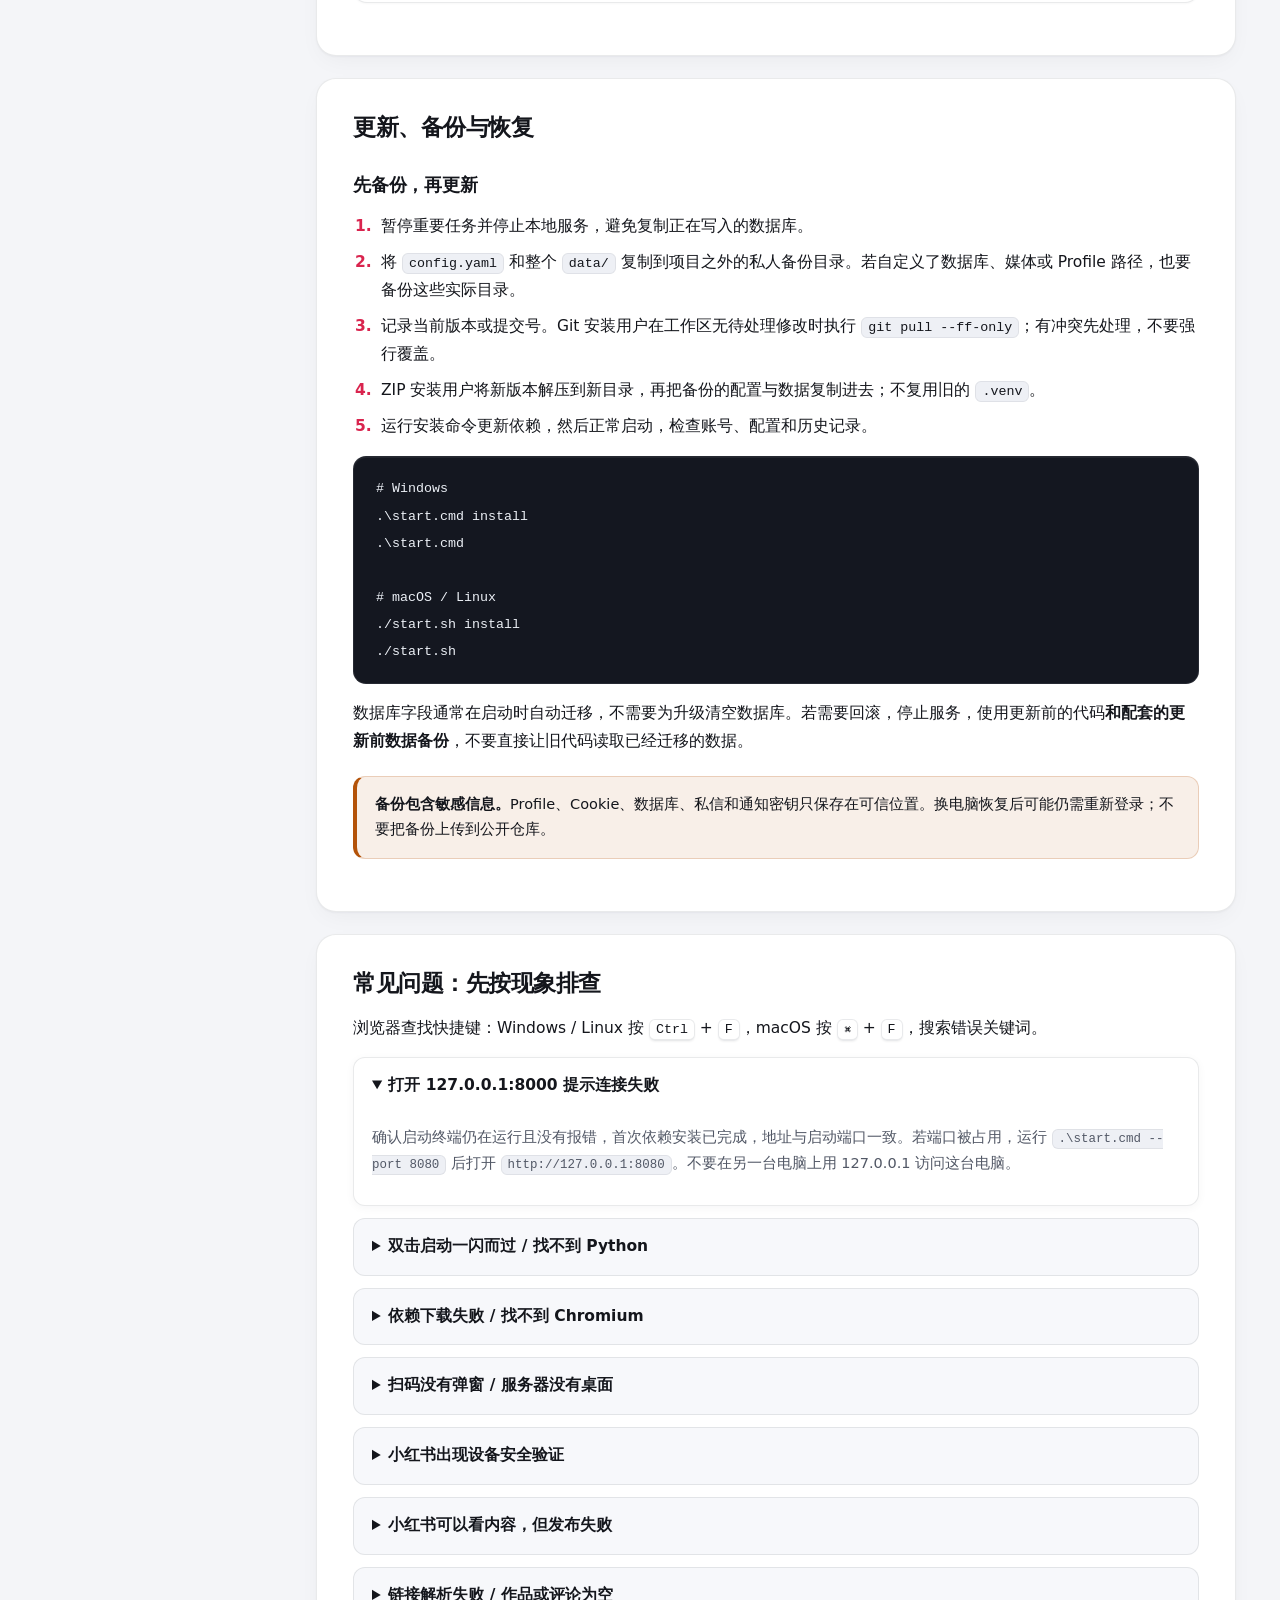
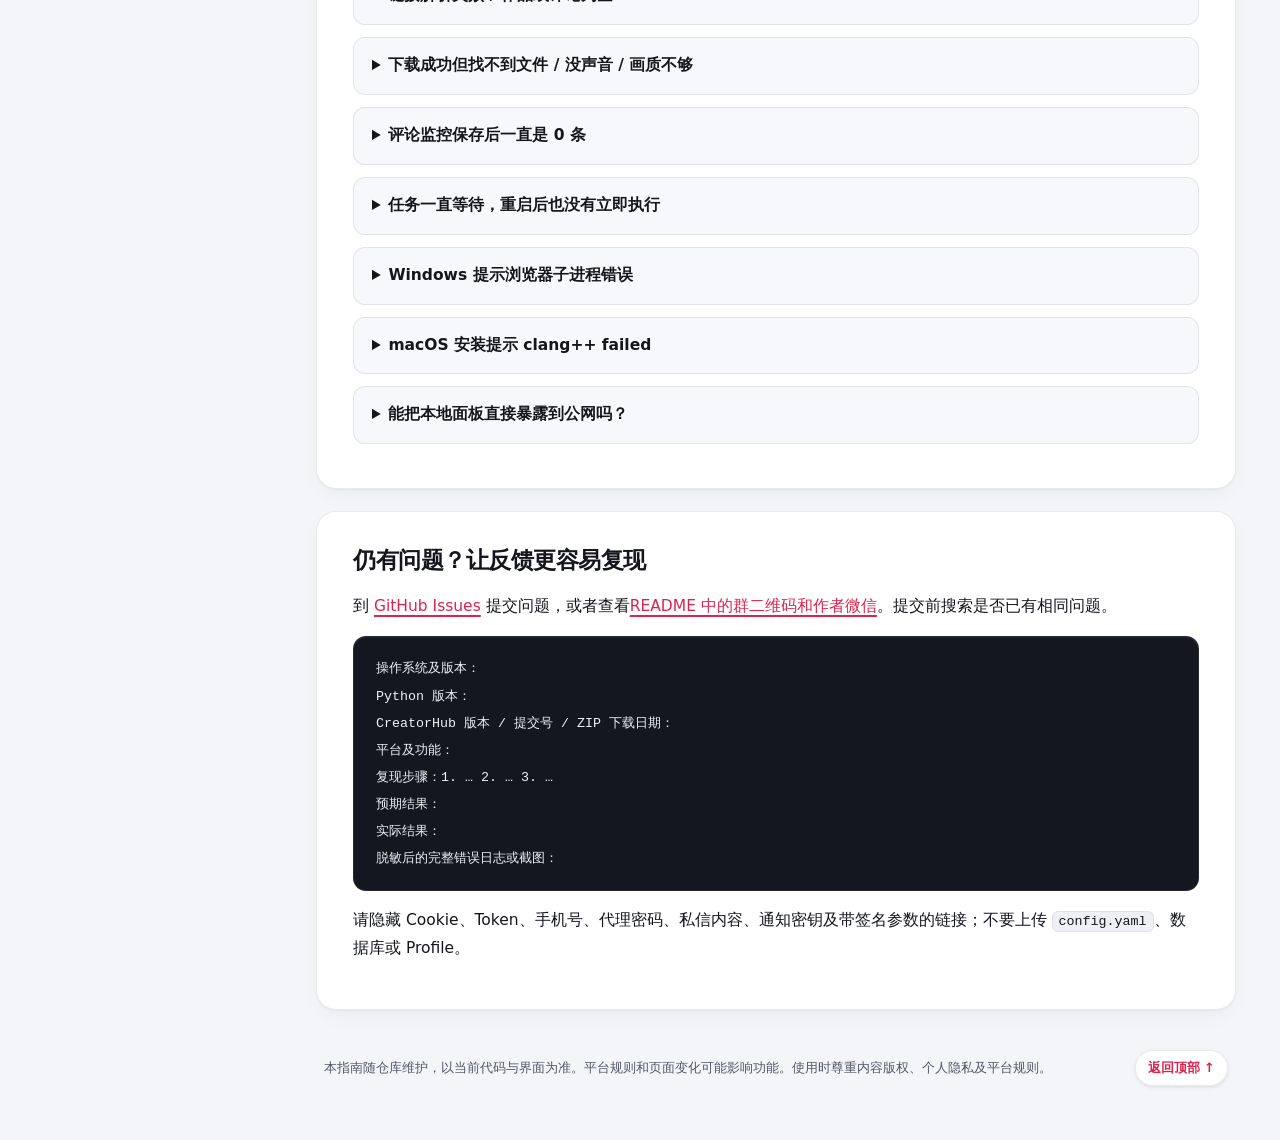
==== commit 185b7036: "feat(gdb15): 填错 Key 当场说清是哪一把，存错的 Key 能在页面上删掉 gdb15 那边有三样都被叫「Key」的东西：卡密（4 组 16 位）、线索推送 Key （lk_ 开头）、开" ====
--- a/guide/index.html
+++ b/guide/index.html
@@ -233,7 +233,7 @@
       <h3>按现象排查</h3>
       <div class="table-scroll"><table><thead><tr><th scope="col">看到的情况</th><th scope="col">先看哪里</th></tr></thead><tbody>
         <tr><th scope="row">线索没进 gdb15</th><td>设置页「待补推线索」条数大于 0，说明推送失败，点「立即补推」并看失败原因，多半是地址、Key 或套餐到期。</td></tr>
-        <tr><th scope="row">导出提示 Key 无效 / 权限不足</th><td>确认填的是后台「开放 API」页单独签发的那把 Key，不是线索推送用的那把。</td></tr>
+        <tr><th scope="row">导出提示 Key 无效 / 权限不足</th><td>确认填的是后台「开放 API」页单独签发的那把 Key（开头是 <code>gdb15_</code>），不是线索推送用的那把（<code>lk_</code> 开头），也不是卡密（4 组 16 位）。</td></tr>
         <tr><th scope="row">额度突然不计数</th><td>看「服务端授权」的状态与到期时间。授权失效后会退回本地配置，监控位限制可能随之改变。</td></tr>
         <tr><th scope="row">同步代理后账号出口变了</th><td>云端指派只落在没绑代理的账号上；已绑定的不会被改动。要改绑在 gdb15 后台操作。</td></tr>
         <tr><th scope="row">交付前想确认链路通没通</th><td>打开设置页，「获客链路自检」会逐项检查采集账号、监控、推送开关与积压、额度剩余和近期产出。</td></tr>
